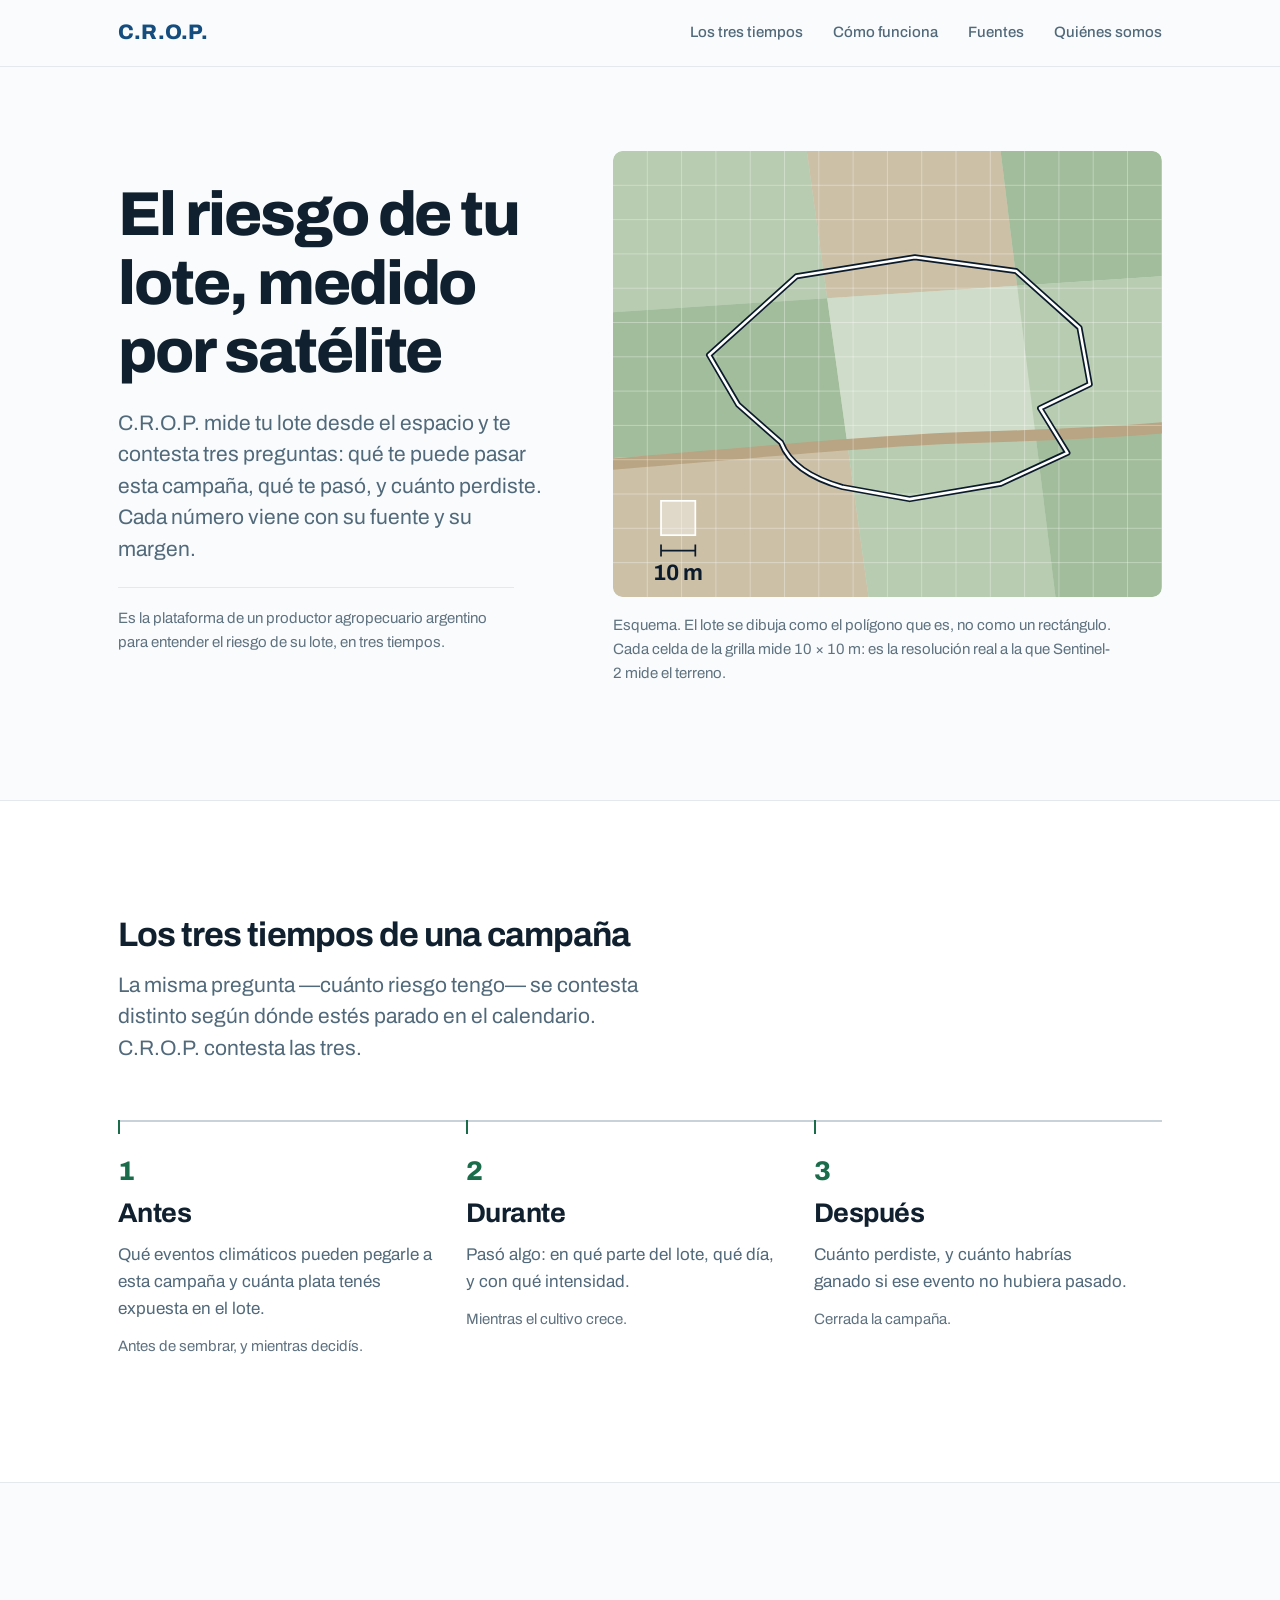
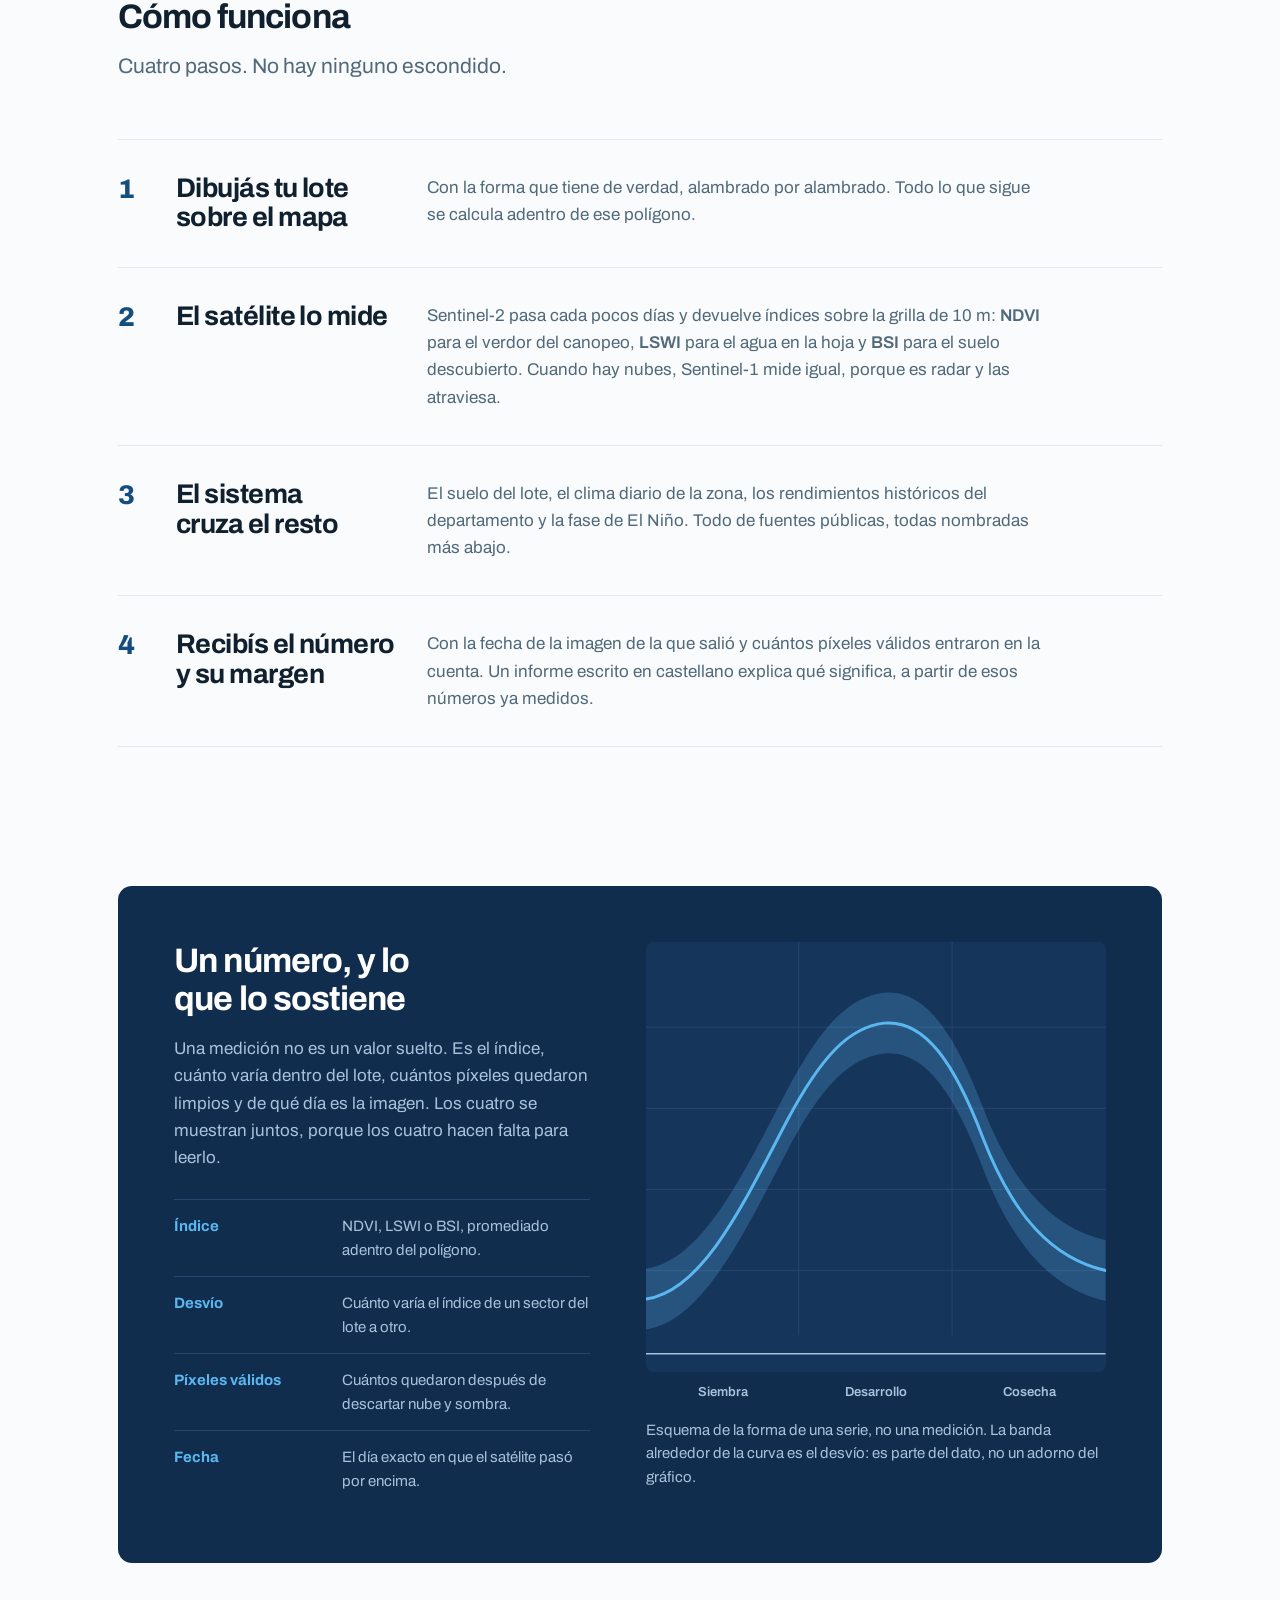
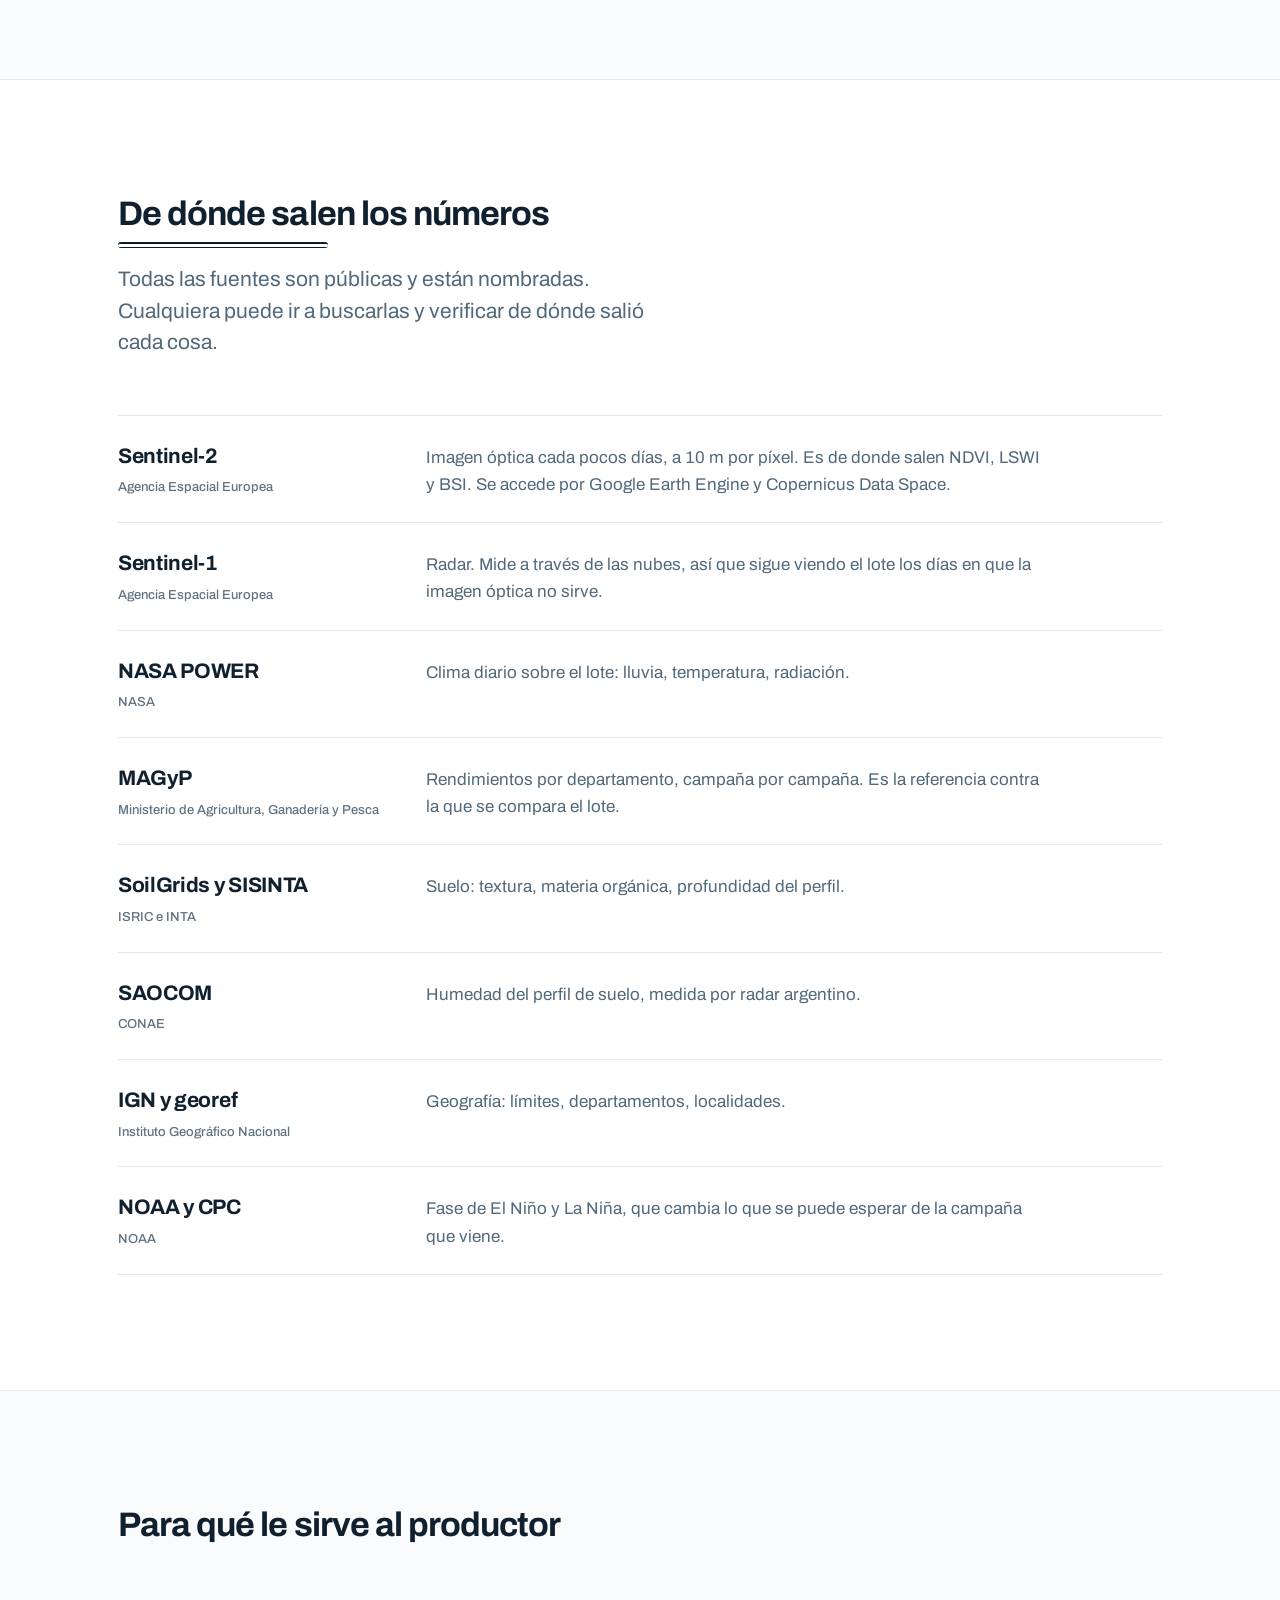
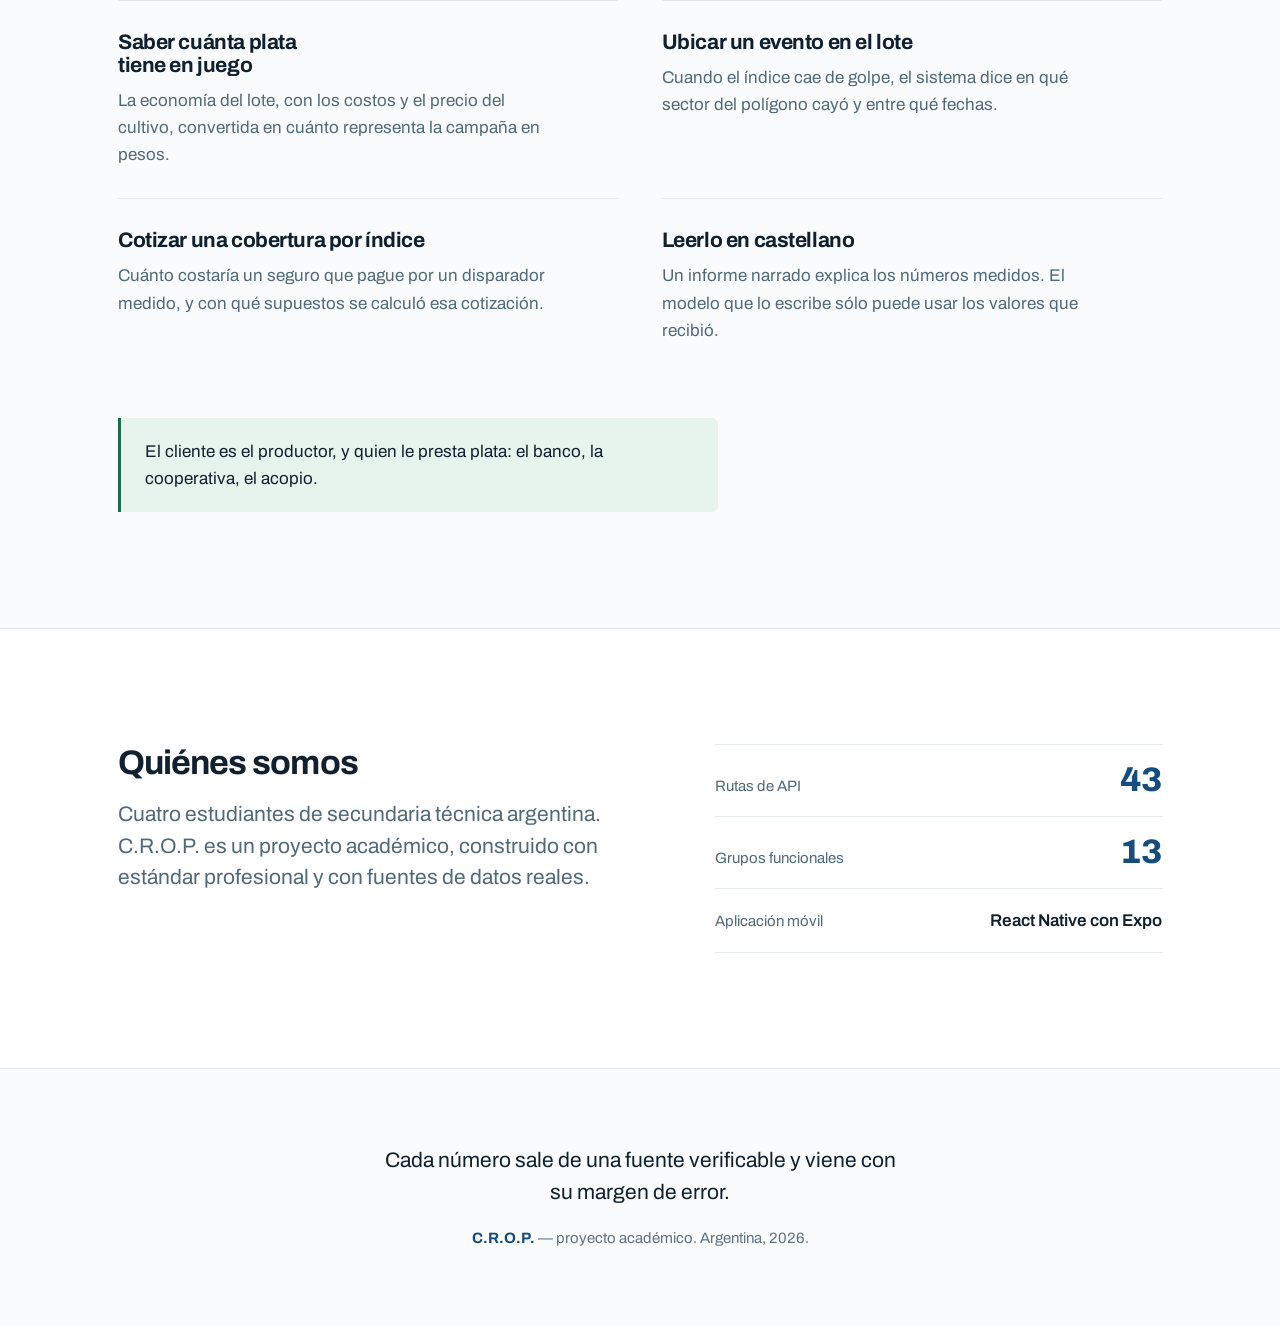
==== index.html @ ff592888 "Landing page de C.R.O.P. Página estática de una pantalla larga: index.html, styles.css y assets. Sin" ====
<!doctype html>
<html lang="es-AR">
<head>
<meta charset="utf-8">
<meta name="viewport" content="width=device-width, initial-scale=1">

<title>C.R.O.P. — El riesgo de tu lote, medido por satélite</title>
<meta name="description" content="C.R.O.P. mide tu lote por satélite y te contesta qué te puede pasar esta campaña, qué te pasó y cuánto perdiste. Cada número viene con su fuente pública y su margen.">

<meta property="og:type" content="website">
<meta property="og:locale" content="es_AR">
<meta property="og:site_name" content="C.R.O.P.">
<meta property="og:title" content="C.R.O.P. — El riesgo de tu lote, medido por satélite">
<meta property="og:description" content="Dibujás tu lote en el mapa y el satélite lo mide. Cada número viene con su fuente pública y su margen.">
<meta property="og:image" content="assets/og.png">
<meta property="og:image:width" content="1200">
<meta property="og:image:height" content="630">
<meta property="og:image:alt" content="El contorno de un lote trazado sobre una grilla de diez metros, junto al nombre C.R.O.P.">
<meta name="twitter:card" content="summary_large_image">
<meta name="theme-color" content="#112D4E">

<link rel="icon" href="assets/favicon.svg" type="image/svg+xml">
<link rel="preconnect" href="https://fonts.googleapis.com">
<link rel="preconnect" href="https://fonts.gstatic.com" crossorigin>
<link rel="stylesheet" href="https://fonts.googleapis.com/css2?family=Archivo:wght@300;400;500;600;700;800&display=swap">
<link rel="stylesheet" href="styles.css">
</head>
<body>

<a class="skip" href="#contenido">Saltar al contenido</a>

<header class="topbar">
  <div class="shell topbar__in">
    <a class="brand" href="#inicio">
      <img class="brand__icon" src="assets/logo-icon.png" alt="" width="34" height="34" onerror="this.remove()">
      <span class="brand__word">C.R.O.P.</span>
    </a>
    <nav class="topnav" aria-label="Secciones">
      <a href="#tiempos">Los tres tiempos</a>
      <a href="#como">Cómo funciona</a>
      <a href="#fuentes">Fuentes</a>
      <a href="#equipo">Quiénes somos</a>
    </nav>
  </div>
</header>

<main id="contenido">

  <!-- ============ HERO ============ -->
  <section class="hero" id="inicio">
    <div class="shell hero__in">

      <div class="hero__text">
        <h1 class="hero__title">El riesgo de tu lote, medido por satélite</h1>
        <p class="hero__lede">
          C.R.O.P. mide tu lote desde el espacio y te contesta tres preguntas: qué te
          puede pasar esta campaña, qué te pasó, y cuánto perdiste. Cada número viene
          con su fuente y su margen.
        </p>
        <p class="hero__note">
          Es la plataforma de un productor agropecuario argentino para entender el
          riesgo de su lote, en tres tiempos.
        </p>
      </div>

      <figure class="hero__fig">
        <svg class="lote" viewBox="0 0 640 520" role="img"
             aria-labelledby="loteT loteD" preserveAspectRatio="xMidYMid meet">
          <title id="loteT">El contorno de un lote sobre la grilla de medición</title>
          <desc id="loteD">Esquema: un polígono irregular, dibujado a mano sobre un
            terreno, superpuesto a una grilla cuyas celdas equivalen a diez metros por
            lado, que es la resolución a la que mide el satélite Sentinel-2.</desc>

          <defs>
            <clipPath id="marco"><rect x="0" y="0" width="640" height="520" rx="10"/></clipPath>
          </defs>

          <g clip-path="url(#marco)">
            <!-- terreno esquemático: parcelas planas, sin textura fotográfica, para
                 que se lea como dibujo y nunca como una captura. Dos lindes casi
                 verticales y dos casi horizontales, que es como se divide el campo.
                 Teselan el marco entero: no queda ningún hueco suelto. -->
            <rect width="640" height="520" fill="var(--terr-0)"/>
            <path d="M0.0 0.0 L226.0 0.0 L249.8 171.6 L0.0 188.0 Z" fill="var(--terr-1)"/>
            <path d="M226.0 0.0 L452.0 0.0 L471.3 157.1 L249.8 171.6 Z" fill="var(--terr-3)"/>
            <path d="M452.0 0.0 L640.0 0.0 L640.0 146.0 L471.3 157.1 Z" fill="var(--terr-2)"/>
            <path d="M0.0 188.0 L249.8 171.6 L273.7 344.3 L0.0 358.0 Z" fill="var(--terr-2)"/>
            <path d="M249.8 171.6 L471.3 157.1 L493.0 333.3 L273.7 344.3 Z" fill="var(--terr-0)"/>
            <path d="M471.3 157.1 L640.0 146.0 L640.0 326.0 L493.0 333.3 Z" fill="var(--terr-1)"/>
            <path d="M0.0 358.0 L273.7 344.3 L298.0 520.0 L0.0 520.0 Z" fill="var(--terr-3)"/>
            <path d="M273.7 344.3 L493.0 333.3 L516.0 520.0 L298.0 520.0 Z" fill="var(--terr-1)"/>
            <path d="M493.0 333.3 L640.0 326.0 L640.0 520.0 L516.0 520.0 Z" fill="var(--terr-2)"/>
            <!-- un camino de tierra, que es uno de los fondos difíciles reales -->
            <path d="M-10 366 C 160 352, 300 338, 420 334 C 520 331, 580 328, 650 322"
                  fill="none" stroke="var(--terr-camino)" stroke-width="13"/>

            <!-- grilla de 10 m: cada celda es un píxel de Sentinel-2 -->
            <g class="grilla">
              <path d="M40 0V520M80 0V520M120 0V520M160 0V520M200 0V520M240 0V520M280 0V520M320 0V520M360 0V520M400 0V520M440 0V520M480 0V520M520 0V520M560 0V520M600 0V520"/>
              <path d="M0 40H640M0 80H640M0 120H640M0 160H640M0 200H640M0 240H640M0 280H640M0 320H640M0 360H640M0 400H640M0 440H640M0 480H640"/>
            </g>

            <!-- una celda destacada, para decir cuánto mide un píxel de verdad -->
            <rect class="pix" x="56" y="408" width="40" height="40"/>
            <path class="cota" d="M56 466 H96 M56 459 V473 M96 459 V473"/>
            <text class="cota__t" x="76" y="500" text-anchor="middle">10 m</text>
          </g>

          <!-- el lote. Contorno de doble línea (casing): halo oscuro + núcleo blanco.
               Es el tratamiento que el equipo midió como más legible sobre los cinco
               fondos típicos de una imagen satelital. -->
          <g class="contorno">
            <path class="contorno__halo" pathLength="100" vector-effect="non-scaling-stroke"
              d="M112 238 L214 146 L352 124 L470 140 L544 206 L556 272
                 L498 300 L530 352 L452 388 L346 406 L268 392
                 Q210 376 196 340 L146 296 Z"/>
            <path class="contorno__nucleo" pathLength="100" vector-effect="non-scaling-stroke"
              d="M112 238 L214 146 L352 124 L470 140 L544 206 L556 272
                 L498 300 L530 352 L452 388 L346 406 L268 392
                 Q210 376 196 340 L146 296 Z"/>
          </g>
        </svg>
        <figcaption class="hero__cap">
          Esquema. El lote se dibuja como el polígono que es, no como un rectángulo.
          Cada celda de la grilla mide 10 × 10 m: es la resolución real a la que
          Sentinel-2 mide el terreno.
        </figcaption>
      </figure>

    </div>
  </section>

  <!-- ============ LOS TRES TIEMPOS ============ -->
  <section class="tiempos" id="tiempos" aria-labelledby="h-tiempos">
    <div class="shell">
      <div class="sec__head">
        <h2 id="h-tiempos" class="sec__title">Los tres tiempos de una campaña</h2>
        <p class="sec__sub">
          La misma pregunta —cuánto riesgo tengo— se contesta distinto según dónde
          estés parado en el calendario. C.R.O.P. contesta las tres.
        </p>
      </div>

      <ol class="linea">
        <li class="linea__it">
          <span class="linea__n">1</span>
          <div class="linea__c">
            <h3 class="linea__t">Antes</h3>
            <p>Qué eventos climáticos pueden pegarle a esta campaña y cuánta plata
               tenés expuesta en el lote.</p>
            <p class="linea__when">Antes de sembrar, y mientras decidís.</p>
          </div>
        </li>
        <li class="linea__it">
          <span class="linea__n">2</span>
          <div class="linea__c">
            <h3 class="linea__t">Durante</h3>
            <p>Pasó algo: en qué parte del lote, qué día, y con qué intensidad.</p>
            <p class="linea__when">Mientras el cultivo crece.</p>
          </div>
        </li>
        <li class="linea__it">
          <span class="linea__n">3</span>
          <div class="linea__c">
            <h3 class="linea__t">Después</h3>
            <p>Cuánto perdiste, y cuánto habrías ganado si ese evento no hubiera
               pasado.</p>
            <p class="linea__when">Cerrada la campaña.</p>
          </div>
        </li>
      </ol>
    </div>
  </section>

  <!-- ============ CÓMO FUNCIONA ============ -->
  <section class="como" id="como" aria-labelledby="h-como">
    <div class="shell">
      <div class="sec__head">
        <h2 id="h-como" class="sec__title">Cómo funciona</h2>
        <p class="sec__sub">Cuatro pasos. No hay ninguno escondido.</p>
      </div>

      <ol class="pasos">
        <li class="paso">
          <span class="paso__n">1</span>
          <div class="paso__c">
            <h3 class="paso__t">Dibujás tu lote sobre el mapa</h3>
            <p>Con la forma que tiene de verdad, alambrado por alambrado. Todo lo que
               sigue se calcula adentro de ese polígono.</p>
          </div>
        </li>
        <li class="paso">
          <span class="paso__n">2</span>
          <div class="paso__c">
            <h3 class="paso__t">El satélite lo mide</h3>
            <p>Sentinel-2 pasa cada pocos días y devuelve índices sobre la grilla de
               10 m: <b>NDVI</b> para el verdor del canopeo, <b>LSWI</b> para el agua
               en la hoja y <b>BSI</b> para el suelo descubierto. Cuando hay nubes,
               Sentinel-1 mide igual, porque es radar y las atraviesa.</p>
          </div>
        </li>
        <li class="paso">
          <span class="paso__n">3</span>
          <div class="paso__c">
            <h3 class="paso__t">El sistema cruza el resto</h3>
            <p>El suelo del lote, el clima diario de la zona, los rendimientos
               históricos del departamento y la fase de El Niño. Todo de fuentes
               públicas, todas nombradas más abajo.</p>
          </div>
        </li>
        <li class="paso">
          <span class="paso__n">4</span>
          <div class="paso__c">
            <h3 class="paso__t">Recibís el número y su margen</h3>
            <p>Con la fecha de la imagen de la que salió y cuántos píxeles válidos
               entraron en la cuenta. Un informe escrito en castellano explica qué
               significa, a partir de esos números ya medidos.</p>
          </div>
        </li>
      </ol>
    </div>
  </section>

  <!-- ============ QUÉ DEVUELVE UNA MEDICIÓN — panel oscuro, porque acá hay un
       dato con eje. Regla de superficie "Estación Base": el resto es claro. ====== -->
  <section class="medicion" id="medicion" aria-labelledby="h-med">
    <div class="shell">
      <div class="panel">
        <div class="panel__grid">

          <div class="panel__txt">
            <h2 id="h-med" class="panel__title">Un número, y lo que lo sostiene</h2>
            <p class="panel__lede">
              Una medición no es un valor suelto. Es el índice, cuánto varía dentro del
              lote, cuántos píxeles quedaron limpios y de qué día es la imagen. Los
              cuatro se muestran juntos, porque los cuatro hacen falta para leerlo.
            </p>
            <dl class="anat">
              <div class="anat__r">
                <dt>Índice</dt>
                <dd>NDVI, LSWI o BSI, promediado adentro del polígono.</dd>
              </div>
              <div class="anat__r">
                <dt>Desvío</dt>
                <dd>Cuánto varía el índice de un sector del lote a otro.</dd>
              </div>
              <div class="anat__r">
                <dt>Píxeles válidos</dt>
                <dd>Cuántos quedaron después de descartar nube y sombra.</dd>
              </div>
              <div class="anat__r">
                <dt>Fecha</dt>
                <dd>El día exacto en que el satélite pasó por encima.</dd>
              </div>
            </dl>
          </div>

          <figure class="panel__fig">
            <svg class="serie" viewBox="0 0 560 212" role="img"
                 aria-labelledby="serT serD" preserveAspectRatio="none">
              <title id="serT">Forma de una serie de NDVI a lo largo de una campaña</title>
              <desc id="serD">Esquema, sin datos de ningún lote real: una curva que
                arranca baja en la siembra, sube durante el desarrollo del cultivo,
                llega a un máximo y vuelve a bajar hacia la cosecha. Alrededor de la
                curva hay una banda que representa el desvío de la medición.</desc>

              <g class="serie__grilla">
                <path d="M0 42H560M0 82H560M0 122H560M0 162H560"/>
                <path d="M186 0V194M373 0V194"/>
              </g>

              <!-- la banda del desvío, alrededor de la curva -->
              <path class="serie__banda"
                d="M0 161 C 70 157, 120 113, 172 73 C 214 41, 248 27, 290 25
                   C 340 23, 376 45, 410 81 C 448 121, 496 141, 560 147
                   L 560 177 C 496 171, 448 151, 410 111 C 376 75, 340 53, 290 55
                   C 248 57, 214 71, 172 103 C 120 143, 70 187, 0 191 Z"/>

              <path class="serie__linea" fill="none" vector-effect="non-scaling-stroke"
                d="M0 176 C 70 172, 120 128, 172 88 C 214 56, 248 42, 290 40
                   C 340 38, 376 60, 410 96 C 448 136, 496 156, 560 162"/>

              <path class="serie__eje" vector-effect="non-scaling-stroke" d="M0 203 H560"/>
            </svg>
            <div class="serie__x" aria-hidden="true">
              <span>Siembra</span><span>Desarrollo</span><span>Cosecha</span>
            </div>
            <figcaption class="serie__cap">
              Esquema de la forma de una serie, no una medición. La banda alrededor de
              la curva es el desvío: es parte del dato, no un adorno del gráfico.
            </figcaption>
          </figure>

        </div>
      </div>
    </div>
  </section>

  <!-- ============ FUENTES ============ -->
  <section class="fuentes" id="fuentes" aria-labelledby="h-fuentes">
    <div class="shell">
      <div class="sec__head sec__head--casing">
        <h2 id="h-fuentes" class="sec__title">De dónde salen los números</h2>
        <p class="sec__sub">
          Todas las fuentes son públicas y están nombradas. Cualquiera puede ir a
          buscarlas y verificar de dónde salió cada cosa.
        </p>
      </div>

      <dl class="libro">
        <div class="libro__r">
          <dt>Sentinel-2 <span class="libro__org">Agencia Espacial Europea</span></dt>
          <dd>Imagen óptica cada pocos días, a 10 m por píxel. Es de donde salen NDVI,
              LSWI y BSI. Se accede por Google Earth Engine y Copernicus Data Space.</dd>
        </div>
        <div class="libro__r">
          <dt>Sentinel-1 <span class="libro__org">Agencia Espacial Europea</span></dt>
          <dd>Radar. Mide a través de las nubes, así que sigue viendo el lote los días
              en que la imagen óptica no sirve.</dd>
        </div>
        <div class="libro__r">
          <dt>NASA POWER <span class="libro__org">NASA</span></dt>
          <dd>Clima diario sobre el lote: lluvia, temperatura, radiación.</dd>
        </div>
        <div class="libro__r">
          <dt>MAGyP <span class="libro__org">Ministerio de Agricultura, Ganadería y Pesca</span></dt>
          <dd>Rendimientos por departamento, campaña por campaña. Es la referencia
              contra la que se compara el lote.</dd>
        </div>
        <div class="libro__r">
          <dt>SoilGrids y SISINTA <span class="libro__org">ISRIC e INTA</span></dt>
          <dd>Suelo: textura, materia orgánica, profundidad del perfil.</dd>
        </div>
        <div class="libro__r">
          <dt>SAOCOM <span class="libro__org">CONAE</span></dt>
          <dd>Humedad del perfil de suelo, medida por radar argentino.</dd>
        </div>
        <div class="libro__r">
          <dt>IGN y georef <span class="libro__org">Instituto Geográfico Nacional</span></dt>
          <dd>Geografía: límites, departamentos, localidades.</dd>
        </div>
        <div class="libro__r">
          <dt>NOAA y CPC <span class="libro__org">NOAA</span></dt>
          <dd>Fase de El Niño y La Niña, que cambia lo que se puede esperar de la
              campaña que viene.</dd>
        </div>
      </dl>
    </div>
  </section>

  <!-- ============ QUÉ MÁS RESUELVE ============ -->
  <section class="usos" aria-labelledby="h-usos">
    <div class="shell">
      <div class="sec__head">
        <h2 id="h-usos" class="sec__title">Para qué le sirve al productor</h2>
      </div>
      <div class="usos__g">
        <article class="uso">
          <h3 class="uso__t">Saber cuánta plata tiene en juego</h3>
          <p>La economía del lote, con los costos y el precio del cultivo, convertida
             en cuánto representa la campaña en pesos.</p>
        </article>
        <article class="uso">
          <h3 class="uso__t">Ubicar un evento en el lote</h3>
          <p>Cuando el índice cae de golpe, el sistema dice en qué sector del polígono
             cayó y entre qué fechas.</p>
        </article>
        <article class="uso">
          <h3 class="uso__t">Cotizar una cobertura por índice</h3>
          <p>Cuánto costaría un seguro que pague por un disparador medido, y con qué
             supuestos se calculó esa cotización.</p>
        </article>
        <article class="uso">
          <h3 class="uso__t">Leerlo en castellano</h3>
          <p>Un informe narrado explica los números medidos. El modelo que lo escribe
             sólo puede usar los valores que recibió.</p>
        </article>
      </div>
      <p class="usos__pie">
        El cliente es el productor, y quien le presta plata: el banco, la cooperativa,
        el acopio.
      </p>
    </div>
  </section>

  <!-- ============ EQUIPO ============ -->
  <section class="equipo" id="equipo" aria-labelledby="h-equipo">
    <div class="shell equipo__in">
      <div class="equipo__txt">
        <h2 id="h-equipo" class="sec__title">Quiénes somos</h2>
        <p class="equipo__p">
          Cuatro estudiantes de secundaria técnica argentina. C.R.O.P. es un proyecto
          académico, construido con estándar profesional y con fuentes de datos reales.
        </p>
      </div>
      <dl class="cifras">
        <div class="cifra">
          <dt>Rutas de API</dt>
          <dd class="cifra__n">43</dd>
        </div>
        <div class="cifra">
          <dt>Grupos funcionales</dt>
          <dd class="cifra__n">13</dd>
        </div>
        <div class="cifra">
          <dt>Aplicación móvil</dt>
          <dd class="cifra__txt">React Native con Expo</dd>
        </div>
      </dl>
    </div>
  </section>

</main>

<footer class="pie">
  <div class="shell pie__in">
    <img class="pie__logo" src="assets/logo-full.png"
         alt="C.R.O.P." width="132" height="132" loading="lazy" onerror="this.remove()">
    <p class="pie__claim">
      Cada número sale de una fuente verificable y viene con su margen de error.
    </p>
    <p class="pie__meta"><b>C.R.O.P.</b> — proyecto académico. Argentina, 2026.</p>
  </div>
</footer>

</body>
</html>
---- styles.css ----
/* =============================================================================
   C.R.O.P. — landing
   Un solo archivo. Todos los colores viven en :root; abajo no hay ningún hex
   suelto. Los contrastes están medidos (WCAG 2.1, sRGB) y anotados al lado del
   par que los produce, no estimados.
   ========================================================================== */

:root{

  /* --- Marca. Los cuatro colores de la ficha, sin retocar ---------------- */
  --verde:        #1A6C4A;   /* Cosecha & Crecimiento  — 6,15:1 sobre --bg  */
  --azul:         #154D7E;   /* Órbita & Datos         — 8,45:1 sobre --bg  */
  --ambar:        #F9BC3C;   /* Predicción & Alerta    — SOLO relleno       */
                             /* La paleta se declara entera aunque esta      */
                             /* página no gaste todos los tonos: es el       */
                             /* sistema medido del proyecto, no una lista    */
                             /* de lo que usé hoy.                           */
  --bg:           #F9FBFC;   /* Fondo & Claridad                            */

  /* El ámbar de marca como tinta da 1,65:1 sobre --bg: es ilegible y no se
     usa nunca como color de texto. Como relleno con --tinta encima da 9,69:1.
     Cuando hace falta ámbar escrito, se usa --ambar-tinta.                  */
  --ambar-tinta:  #8A5A00;   /* 5,71:1 sobre --bg · 5,38:1 sobre --est-ambar */

  /* --- Familia oscura, sólo para el panel con gráfico -------------------- */
  --navy:         #112D4E;   /* fondo del panel                             */
  --navy-card:    #16355A;   /* superficie sobre el panel                   */
  --navy-linea:   #24476F;   /* grillas y separadores de 1 px (decorativo)  */
  --dato:         #5AB7F0;   /* 6,27:1 sobre --navy · 5,60:1 sobre card     */
  --dato-bien:    #3FBF87;   /* 5,97:1 sobre --navy — no lo usa esta página */
  --dato-mal:     #FF8A7A;   /* 6,08:1 sobre --navy — no lo usa esta página */
  --navy-texto:   #FFFFFF;   /* 13,91:1 sobre --navy                        */
  --navy-suave:   #A8C2DC;   /* par nuevo, medido: 7,56:1 sobre --navy,
                                6,75:1 sobre --navy-card                     */
  /* El azul de marca sobre --navy da 1,59:1: invisible. Por eso el dato
     sobre oscuro es --dato y no --azul. Un tema oscuro no es invertir.      */

  /* --- Texto y neutrales ------------------------------------------------ */
  --tinta:        #10202E;   /* 15,96:1 sobre --bg · 16,56:1 sobre blanco   */
  --tinta-2:      #51697A;   /* 5,54:1 sobre --bg                           */
  --tinta-3:      #5F7280;   /* 4,81:1 sobre --bg — es el mínimo que pasa AA */
  --blanco:       #FFFFFF;
  --borde:        #E3E9ED;
  --borde-fuerte: #C7D2D9;

  /* --- Fondos de estado ------------------------------------------------- */
  --est-verde:    #E7F3ED;
  --est-ambar:    #FEF3DC;   /* no lo usa esta página                       */
  --est-azul:     #E7EFF6;   /* no lo usa esta página                       */

  /* --- Contorno de doble línea (casing). Es la firma gráfica de la página.
         Halo oscuro de 6 px + núcleo blanco de 2,6 px encima: la técnica de
         las cartas topográficas, medida en 4,69:1 sobre el peor fondo
         satelital de los cinco que se probaron. --------------------------- */
  --casing-halo:  #0C1B2C;   /* 16,74:1 sobre --bg                          */
  --casing-core:  #FFFFFF;
  --casing-w:     6px;     /* espesor del halo, tal como se midió            */
  --casing-core-w:2.6px;   /* espesor del núcleo blanco                      */

  /* --- Terreno esquemático del hero. Planos y desaturados a propósito:
         tienen que leerse como dibujo, nunca como una captura. ------------ */
  --terr-0:       #CFDCC9;
  --terr-1:       #B7CCB0;
  --terr-2:       #A2BD9B;
  --terr-3:       #CCC0A7;
  --terr-camino:  #B9A483;

  /* --- Escala tipográfica. Seis escalones reales: entre dos cualesquiera
         hay más de 3 px, si no no serían dos tamaños. ---------------------- */
  --t1: 13px;
  --t2: 15px;
  --t3: 17px;
  --t4: 21px;
  --t5: clamp(22px, 2.4vw, 27px);
  --t6: clamp(26px, 3.4vw, 34px);
  --t7: clamp(36px, 6.4vw, 62px);

  --shell: 1140px;
  --gut:   clamp(20px, 5vw, 48px);
  --sec:   clamp(64px, 9vw, 116px);
}

/* =============================================================================
   Base
   ========================================================================== */

*,*::before,*::after{ box-sizing:border-box; }

html{ -webkit-text-size-adjust:100%; scroll-behavior:smooth; }

body{
  margin:0;
  background:var(--bg);
  color:var(--tinta);
  font-family:"Archivo","Archivo Fallback",system-ui,-apple-system,"Segoe UI",sans-serif;
  font-size:var(--t3);
  font-weight:400;
  line-height:1.6;
  /* Archivo trae tnum pero el default es pnum: hay que encenderlo. La página
     está llena de cifras y de columnas, y sin tabulares bailan.             */
  font-variant-numeric:tabular-nums lining-nums;
  font-feature-settings:"tnum" 1,"lnum" 1;
  -webkit-font-smoothing:antialiased;
  text-rendering:optimizeLegibility;
}

h1,h2,h3{ margin:0; line-height:1.1; letter-spacing:-0.02em; font-weight:700; }
p{ margin:0; }
b{ font-weight:600; }

img{ max-width:100%; height:auto; }
svg{ display:block; max-width:100%; }

a{ color:var(--azul); text-underline-offset:3px; }
a:hover{ color:var(--tinta); }

/* El foco se ve siempre. No se saca. */
:focus-visible{
  outline:3px solid var(--azul);
  outline-offset:3px;
  border-radius:2px;
}
.panel :focus-visible{ outline-color:var(--dato); }

.skip{
  position:absolute; left:var(--gut); top:-100px; z-index:20;
  background:var(--azul); color:var(--blanco);   /* 8,77:1 */
  padding:12px 18px; border-radius:4px;
  font-size:var(--t2); font-weight:600; text-decoration:none;
  transition:top .12s;
}
.skip:focus{ top:12px; color:var(--blanco); }

.shell{
  width:100%; max-width:var(--shell);
  margin-inline:auto;
  padding-inline:var(--gut);
}

/* =============================================================================
   Barra superior
   ========================================================================== */

.topbar{ border-bottom:1px solid var(--borde); background:var(--bg); }

.topbar__in{
  display:flex; align-items:center; justify-content:space-between;
  gap:24px; flex-wrap:wrap;
  padding-block:16px;
}

.brand{
  display:inline-flex; align-items:center; gap:10px;
  text-decoration:none; color:var(--azul);
}
.brand__icon{ display:block; width:34px; height:34px; border-radius:7px; }
.brand__word{
  font-size:var(--t4); font-weight:800; letter-spacing:0.01em;
}
.brand:hover .brand__word{ color:var(--tinta); }

.topnav{ display:flex; gap:clamp(14px,2.6vw,30px); flex-wrap:wrap; }
.topnav a{
  color:var(--tinta-2);            /* 5,54:1 */
  font-size:var(--t2); font-weight:500;
  text-decoration:none;
  padding-block:4px;
  border-bottom:2px solid transparent;
}
.topnav a:hover{ color:var(--tinta); border-bottom-color:var(--verde); }

/* =============================================================================
   Hero
   ========================================================================== */

.hero{ padding-block:clamp(44px,7vw,84px) var(--sec); }

.hero__in{
  display:grid; gap:clamp(36px,5vw,64px);
  grid-template-columns:1fr;
  align-items:center;
}
@media (min-width:920px){
  .hero__in{ grid-template-columns:minmax(0,0.88fr) minmax(0,1.12fr); }
}

.hero__title{
  font-size:var(--t7);
  font-weight:800;
  letter-spacing:-0.033em;
  max-width:15ch;
  text-wrap:balance;
}
.hero__lede{
  margin-top:22px;
  font-size:var(--t4);
  line-height:1.5;
  color:var(--tinta-2);            /* 5,54:1 */
  max-width:46ch;
}
.hero__note{
  margin-top:22px; padding-top:18px;
  border-top:1px solid var(--borde);
  font-size:var(--t2);
  color:var(--tinta-3);            /* 4,81:1 */
  max-width:44ch;
}

.hero__fig{ margin:0; }

.lote{ width:100%; height:auto; border-radius:10px; }

.grilla path{
  fill:none;
  stroke:var(--blanco);
  stroke-width:1;
  opacity:.38;
}
.pix{
  fill:var(--blanco); fill-opacity:.38;
  stroke:var(--blanco); stroke-width:2;
}
.cota{ fill:none; stroke:var(--casing-halo); stroke-width:2; }
.cota__t{
  fill:var(--casing-halo);
  font-family:inherit; font-size:26px; font-weight:700;  /* 26 u. de viewBox = 13 px a 360 px de ancho, el piso de la escala */
}

/* El contorno de doble línea. Halo primero, núcleo encima. */
.contorno__halo{
  fill:none;
  stroke:var(--casing-halo);
  stroke-width:var(--casing-w);
  stroke-linejoin:round; stroke-linecap:round;
}
.contorno__nucleo{
  fill:none;
  stroke:var(--casing-core);
  stroke-width:var(--casing-core-w);
  stroke-linejoin:round; stroke-linecap:round;
}

/* El único momento animado de la página: el lote se dibuja una vez al cargar.
   pathLength="100" normaliza el largo, así los dos trazos van sincronizados.
   El estado por defecto es el lote YA dibujado y la animación es una mejora que
   sólo se enciende si el visitante no pidió menos movimiento. Si la animación
   no corre —por lo que sea— el contorno igual está ahí. */
@media (prefers-reduced-motion:no-preference){
  .contorno__halo,
  .contorno__nucleo{
    stroke-dasharray:100;
    stroke-dashoffset:100;
    animation:trazar 1.7s cubic-bezier(.62,.03,.32,1) .25s forwards;
  }
}
@keyframes trazar{ from{ stroke-dashoffset:100; } to{ stroke-dashoffset:0; } }

.hero__cap{
  margin-top:16px;
  font-size:var(--t2);
  color:var(--tinta-3);            /* 4,81:1 */
  max-width:56ch;
}

/* =============================================================================
   Encabezados de sección
   ========================================================================== */

.sec__head{ max-width:56ch; margin-bottom:clamp(36px,4.6vw,56px); }
.sec__title{ font-size:var(--t6); letter-spacing:-0.028em; text-wrap:balance; }
.sec__sub{
  margin-top:16px;
  font-size:var(--t4); line-height:1.5;
  color:var(--tinta-2);            /* 5,54:1 */
}

/* El casing otra vez, ahora como subrayado del título de la sección que es la
   evidencia del proyecto. Mismo gesto, mismo espesor, distinto lugar. */
.sec__head--casing .sec__title{ padding-bottom:16px; position:relative; }
.sec__head--casing .sec__title::before,
.sec__head--casing .sec__title::after{
  content:""; position:absolute; left:0; width:min(210px,52%);
  border-radius:3px;
}
.sec__head--casing .sec__title::before{
  bottom:0; height:var(--casing-w); background:var(--casing-halo);
}
.sec__head--casing .sec__title::after{
  bottom:calc((var(--casing-w) - var(--casing-core-w)) / 2);
  height:var(--casing-core-w); background:var(--casing-core);
}

/* =============================================================================
   Los tres tiempos — una línea de campaña, no tres tarjetas iguales
   ========================================================================== */

.tiempos{ background:var(--blanco); border-block:1px solid var(--borde); }
.tiempos,.como,.fuentes,.usos,.equipo{ padding-block:var(--sec); }

.linea{
  list-style:none; margin:0; padding:0;
  display:grid; gap:0;
  border-top:1px solid var(--borde);
}
@media (min-width:860px){
  .linea{
    grid-template-columns:repeat(3,1fr);
    border-top:2px solid var(--borde-fuerte);
  }
}

.linea__it{
  position:relative;
  padding:32px 0 32px;
  border-bottom:1px solid var(--borde);
}
@media (min-width:860px){
  .linea__it{
    padding:36px clamp(22px,2.6vw,34px) 8px 0;
    border-bottom:0;
  }
  /* la marca de tiempo sobre el eje */
  .linea__it::before{
    content:""; position:absolute; top:-2px; left:0;
    width:2px; height:14px; background:var(--verde);
  }
}

.linea__n{
  display:block;
  font-size:var(--t5); font-weight:800;
  color:var(--verde);              /* 6,39:1 sobre blanco */
  line-height:1;
}
.linea__c{ margin-top:14px; }
.linea__t{ font-size:var(--t5); text-wrap:balance; }
.linea__c p{
  margin-top:12px;
  color:var(--tinta-2);            /* 5,75:1 sobre blanco */
  max-width:40ch;
}
.linea__when{
  font-size:var(--t2);
  color:var(--tinta-3) !important; /* 4,99:1 sobre blanco */
}

/* =============================================================================
   Cómo funciona — lista escalonada con filetes, sin tarjetas
   ========================================================================== */

.pasos{ list-style:none; margin:0; padding:0; counter-reset:none; }

.paso{
  display:grid;
  grid-template-columns:auto minmax(0,1fr);
  gap:clamp(16px,2.4vw,32px);
  padding-block:clamp(24px,3vw,34px);
  border-top:1px solid var(--borde);
}
.paso:last-child{ border-bottom:1px solid var(--borde); }

.paso__n{
  font-size:var(--t5); font-weight:800;
  color:var(--azul);               /* 8,45:1 */
  line-height:1.15;
  min-width:1.6ch;
}
.paso__t{ font-size:var(--t5); max-width:26ch; text-wrap:balance; }
.paso__c p{
  margin-top:12px;
  color:var(--tinta-2);            /* 5,54:1 */
  max-width:62ch;
}
@media (min-width:860px){
  .paso{ grid-template-columns:auto minmax(0,22ch) minmax(0,1fr); align-items:start; }
  .paso__c{ display:contents; }
  .paso__c p{ margin-top:0; }
}

/* =============================================================================
   Panel de medición — el único lugar oscuro, porque el único con eje
   ========================================================================== */

.medicion{ padding-block:clamp(10px,2vw,24px) var(--sec); }

.panel{
  background:var(--navy);
  color:var(--navy-texto);
  border-radius:14px;
  padding:clamp(28px,4.4vw,60px);
}
.panel__grid{
  display:grid; gap:clamp(32px,4.4vw,56px);
  grid-template-columns:1fr;
  align-items:stretch;
}
@media (min-width:920px){
  .panel__grid{ grid-template-columns:minmax(0,0.95fr) minmax(0,1.05fr); }
}

.panel__title{ font-size:var(--t6); letter-spacing:-0.028em; text-wrap:balance; }
.panel__lede{
  margin-top:18px;
  font-size:var(--t3); line-height:1.6;
  color:var(--navy-suave);         /* 7,56:1 */
  max-width:48ch;
}

.anat{ margin:28px 0 0; }
.anat__r{
  display:grid; grid-template-columns:1fr;
  gap:2px;
  padding-block:14px;
  border-top:1px solid var(--navy-linea);
}
@media (min-width:520px){
  .anat__r{ grid-template-columns:minmax(0,15ch) minmax(0,1fr); gap:18px; align-items:baseline; }
}
.anat dt{
  font-size:var(--t2); font-weight:700;
  color:var(--dato);               /* 6,27:1 */
}
.anat dd{
  margin:0;
  font-size:var(--t2);
  color:var(--navy-suave);         /* 7,56:1 */
}

.panel__fig{ margin:0; display:flex; flex-direction:column; }

.serie{
  width:100%;
  flex:1 1 auto;
  min-height:200px; max-height:430px;
  background:var(--navy-card);
  border-radius:8px;
}
.serie__grilla path{
  fill:none; stroke:var(--navy-linea); stroke-width:1;
  vector-effect:non-scaling-stroke;
}
.serie__banda{ fill:var(--dato); fill-opacity:.24; }
.serie__linea{ stroke:var(--dato); stroke-width:3; stroke-linecap:round; }
.serie__eje{ fill:none; stroke:var(--navy-suave); stroke-width:1.5; }

.serie__x{
  display:grid; grid-template-columns:repeat(3,1fr);
  margin-top:10px;
  font-size:var(--t1); font-weight:600;
  color:var(--navy-suave);         /* 7,56:1 */
  text-align:center;
}
.serie__cap{
  margin-top:16px;
  font-size:var(--t2); line-height:1.55;
  color:var(--navy-suave);         /* 7,56:1 */
  max-width:52ch;
}

/* =============================================================================
   Fuentes — un libro de registro, no un carrusel de logos
   ========================================================================== */

.fuentes{ background:var(--blanco); border-block:1px solid var(--borde); }

.libro{ margin:0; }
.libro__r{
  display:grid; grid-template-columns:1fr; gap:6px;
  padding-block:clamp(18px,2.2vw,24px);
  border-top:1px solid var(--borde);
}
.libro__r:last-child{ border-bottom:1px solid var(--borde); }
@media (min-width:800px){
  .libro__r{
    grid-template-columns:minmax(0,27ch) minmax(0,1fr);
    gap:clamp(20px,3vw,44px);
    align-items:baseline;
  }
}
.libro dt{ font-size:var(--t4); font-weight:700; letter-spacing:-0.015em; }
.libro__org{
  display:block; margin-top:4px;
  font-size:var(--t1); font-weight:500;
  color:var(--tinta-3);            /* 4,99:1 sobre blanco */
  letter-spacing:0;
}
.libro dd{
  margin:0;
  color:var(--tinta-2);            /* 5,75:1 sobre blanco */
  max-width:62ch;
}

/* =============================================================================
   Para qué sirve — columnas con filete, sin radio ni sombra
   ========================================================================== */

.usos__g{
  display:grid; gap:0 clamp(24px,3.4vw,48px);
  grid-template-columns:1fr;
}
@media (min-width:660px){ .usos__g{ grid-template-columns:repeat(2,1fr); } }

.uso{ padding-block:clamp(22px,2.6vw,30px); border-top:1px solid var(--borde); }
.uso__t{ font-size:var(--t4); max-width:24ch; text-wrap:balance; }
.uso p{ margin-top:10px; color:var(--tinta-2); max-width:44ch; }

.usos__pie{
  margin-top:clamp(30px,3.6vw,44px);
  padding:20px 24px;
  background:var(--est-verde);
  border-left:3px solid var(--verde);
  border-radius:0 6px 6px 0;
  font-size:var(--t3);
  color:var(--tinta);              /* 14,54:1 sobre --est-verde */
  max-width:60ch;
}

/* =============================================================================
   Equipo
   ========================================================================== */

.equipo{ background:var(--blanco); border-top:1px solid var(--borde); }
.equipo__in{
  display:grid; gap:clamp(32px,4vw,56px);
  grid-template-columns:1fr;
  align-items:start;
}
@media (min-width:860px){
  .equipo__in{ grid-template-columns:minmax(0,1.1fr) minmax(0,.9fr); }
}
.equipo__p{
  margin-top:18px;
  font-size:var(--t4); line-height:1.5;
  color:var(--tinta-2);            /* 5,75:1 sobre blanco */
  max-width:46ch;
}

.cifras{ margin:0; display:grid; gap:0; }
.cifra{
  display:flex; align-items:baseline; justify-content:space-between;
  gap:20px;
  padding-block:18px;
  border-top:1px solid var(--borde);
}
.cifra:last-child{ border-bottom:1px solid var(--borde); }
.cifra dt{ font-size:var(--t2); color:var(--tinta-2); }
.cifra dd{ margin:0; }
.cifra__n{
  font-size:var(--t6); font-weight:800;
  color:var(--azul);               /* 8,77:1 sobre blanco */
  line-height:1;
}
.cifra__txt{ font-size:var(--t3); font-weight:600; }

/* =============================================================================
   Pie
   ========================================================================== */

.pie{ background:var(--bg); border-top:1px solid var(--borde); }
.pie__in{ padding-block:clamp(48px,6vw,76px); text-align:center; }
.pie__logo{ width:112px; height:auto; margin:0 auto 26px; display:block; }
.pie__claim{
  font-size:var(--t4); line-height:1.5;
  max-width:44ch; margin-inline:auto;
  color:var(--tinta);              /* 15,96:1 */
}
.pie__meta{
  margin-top:18px;
  font-size:var(--t2);
  color:var(--tinta-3);            /* 4,81:1 */
}
.pie__meta b{ color:var(--azul); font-weight:700; }  /* 8,45:1 */

/* =============================================================================
   Movimiento reducido: se apaga el único momento animado y el lote aparece
   ya dibujado.
   ========================================================================== */

@media (prefers-reduced-motion:reduce){
  html{ scroll-behavior:auto; }
  *,*::before,*::after{
    animation-duration:.001ms !important;
    transition-duration:.001ms !important;
  }
}
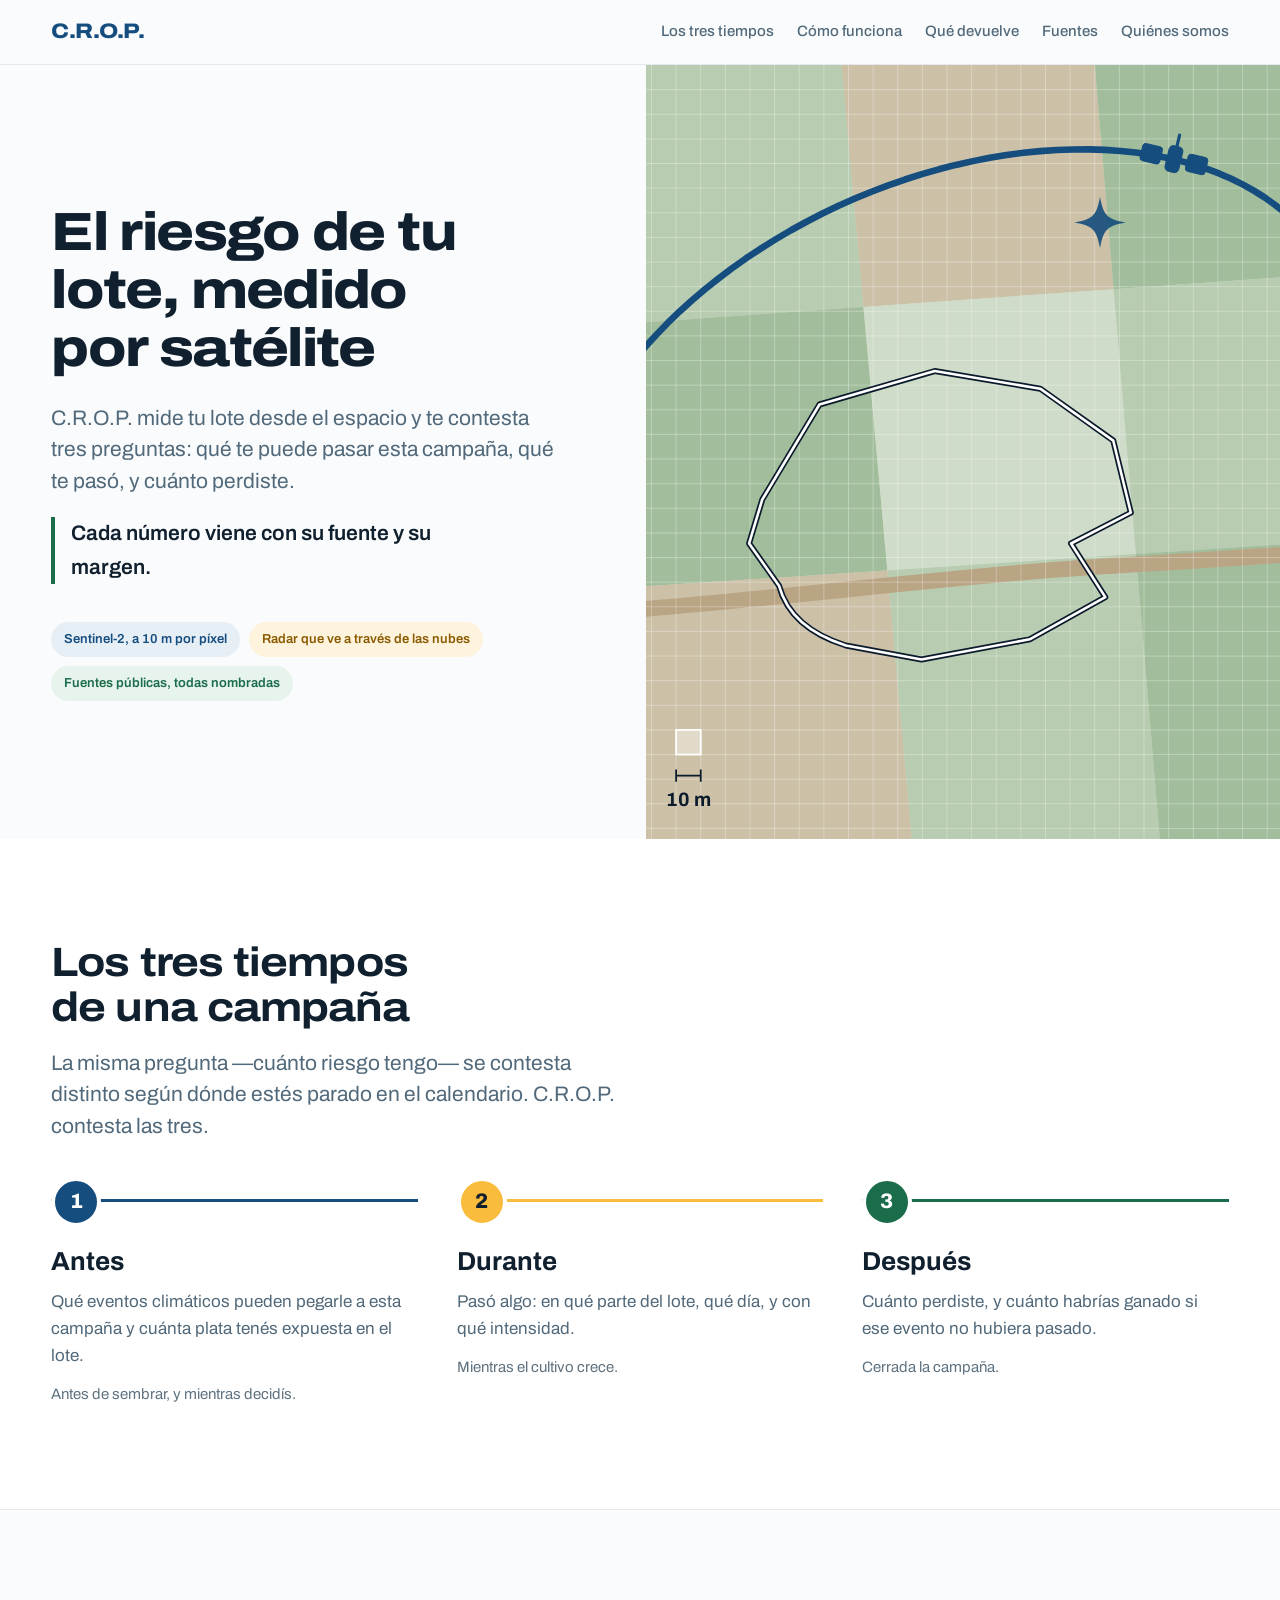
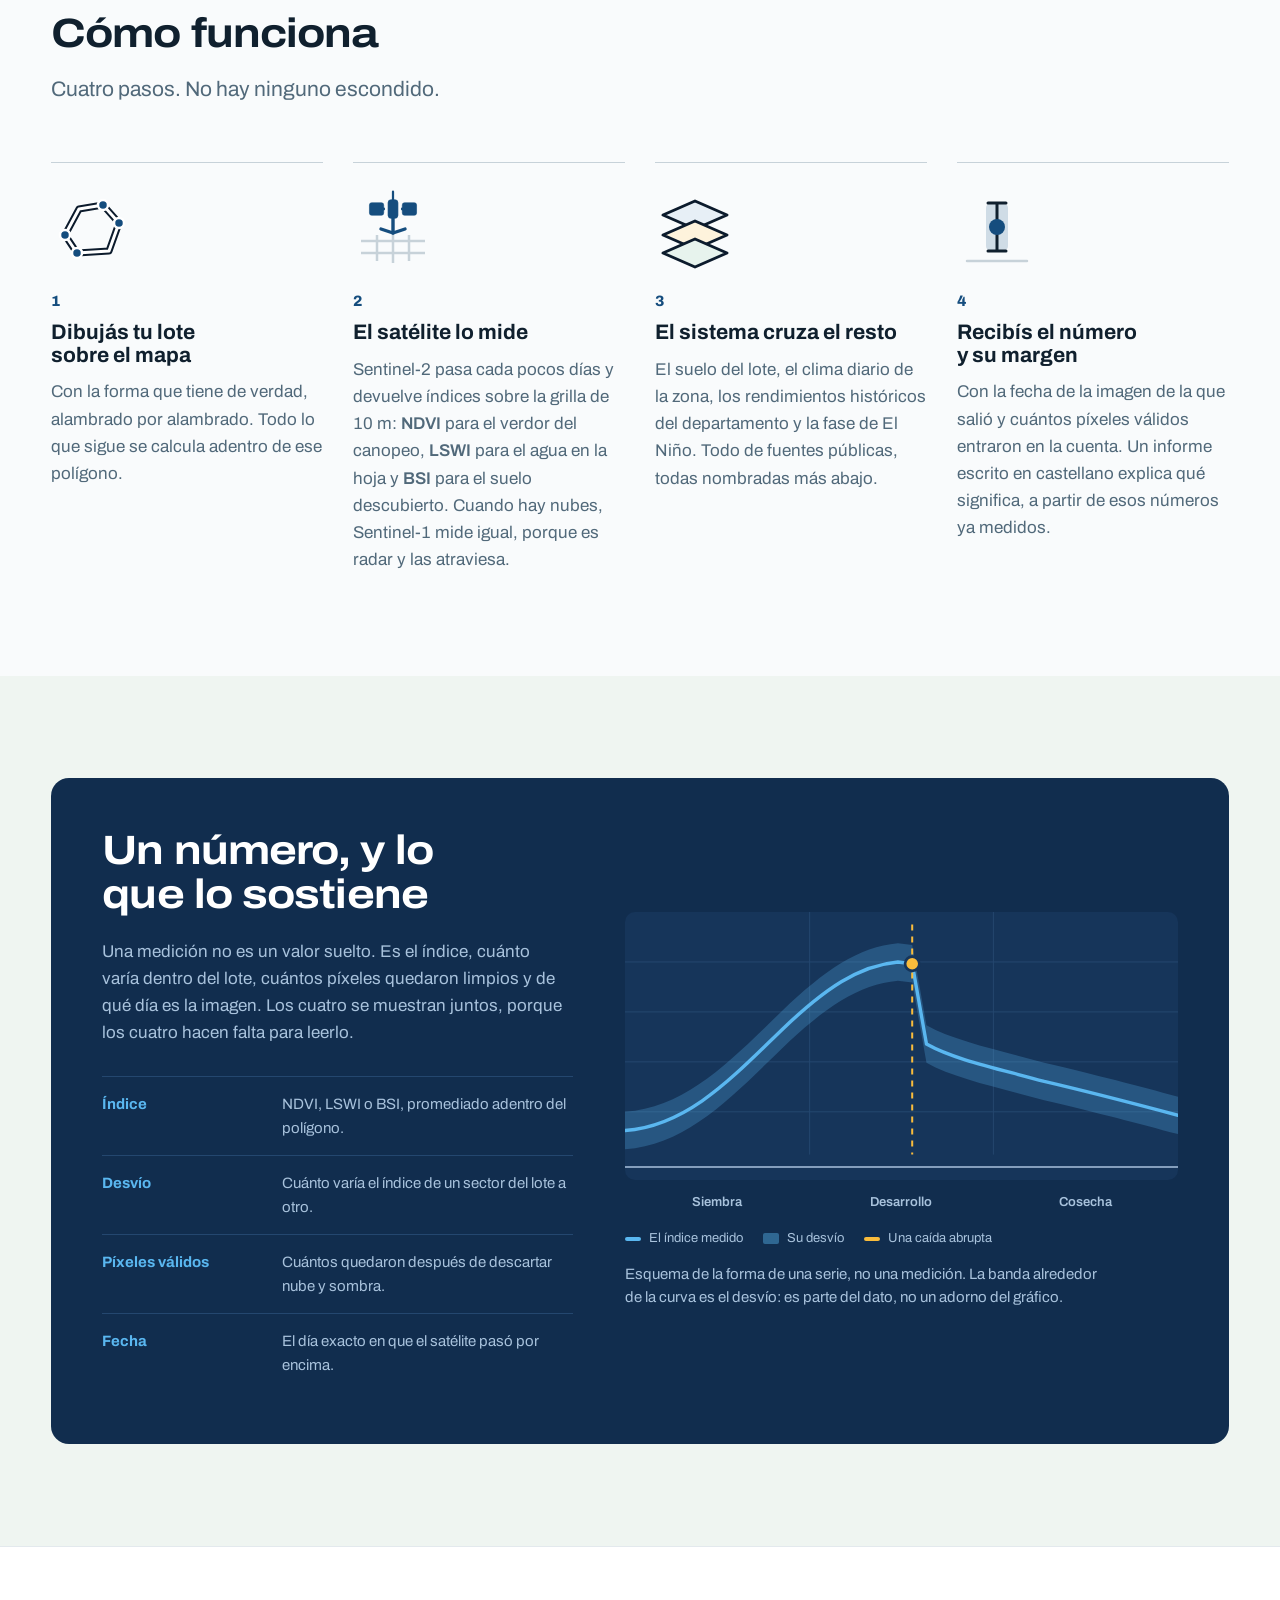
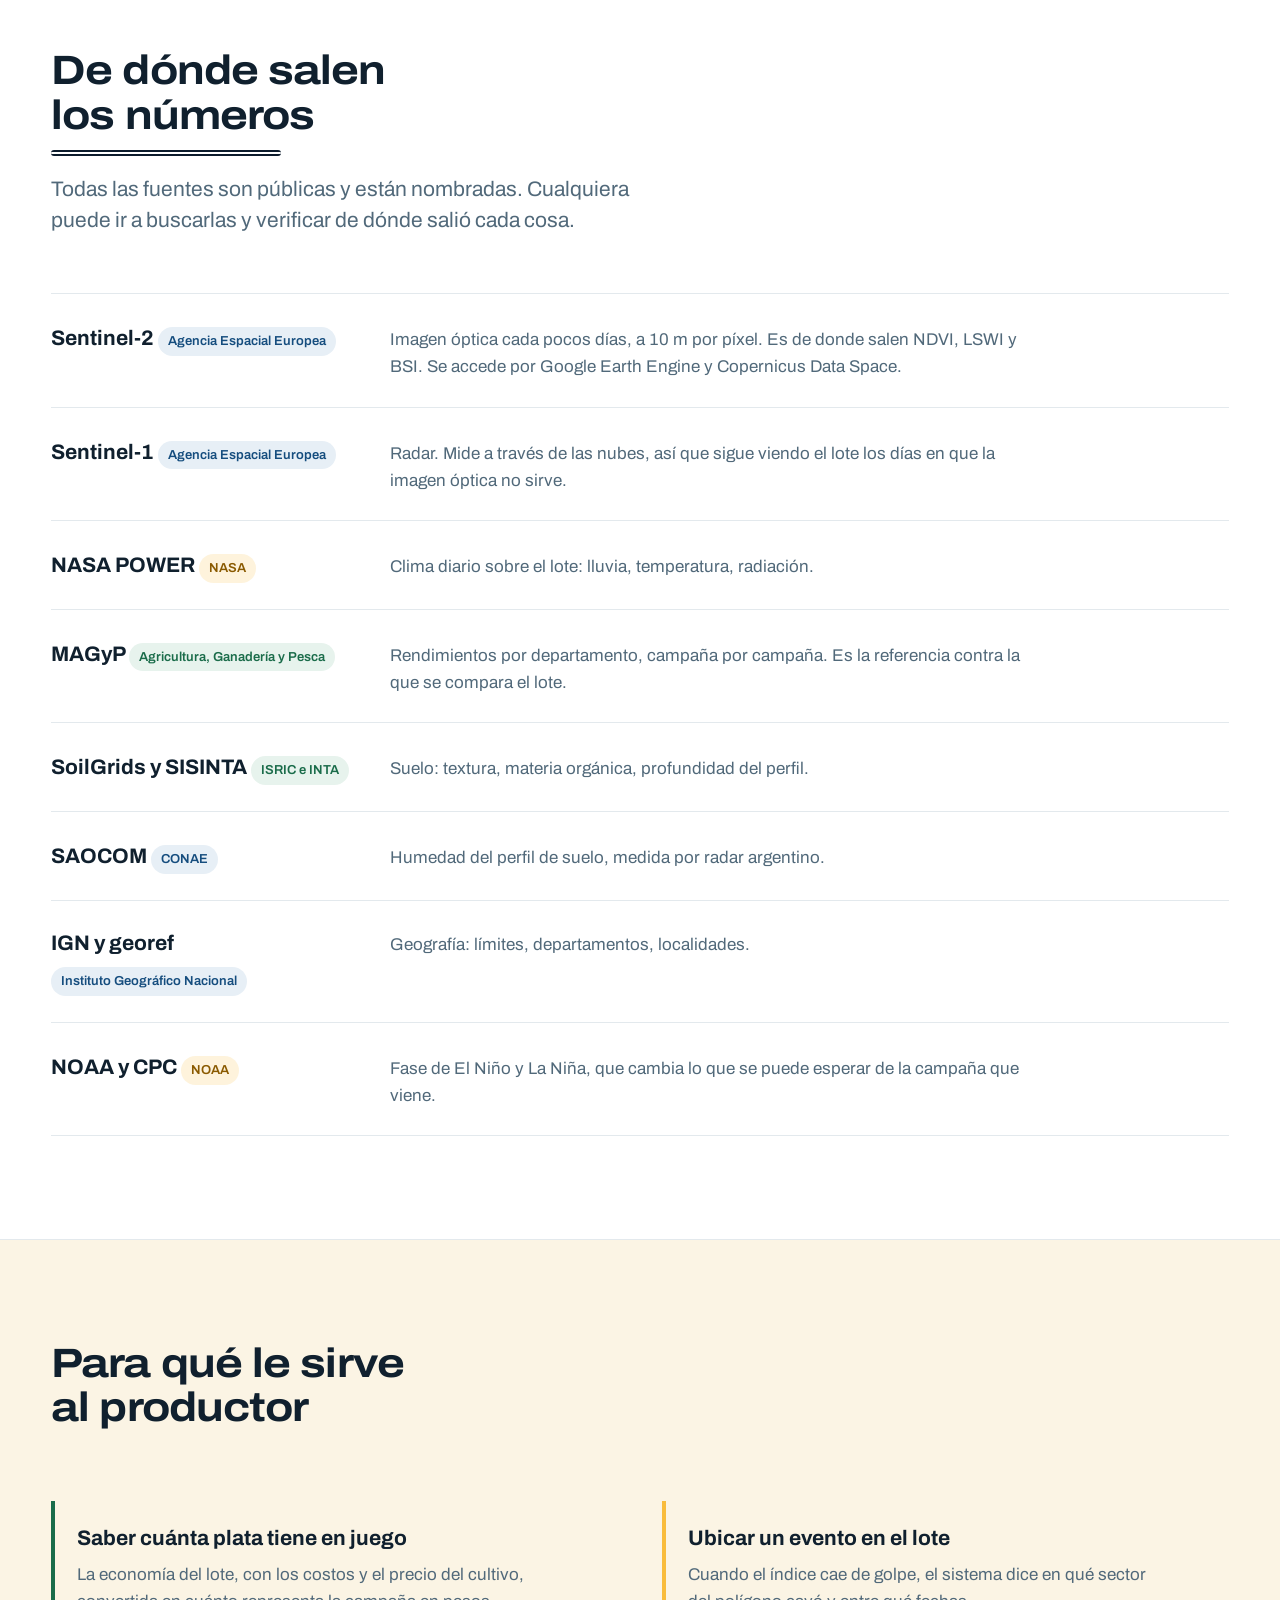
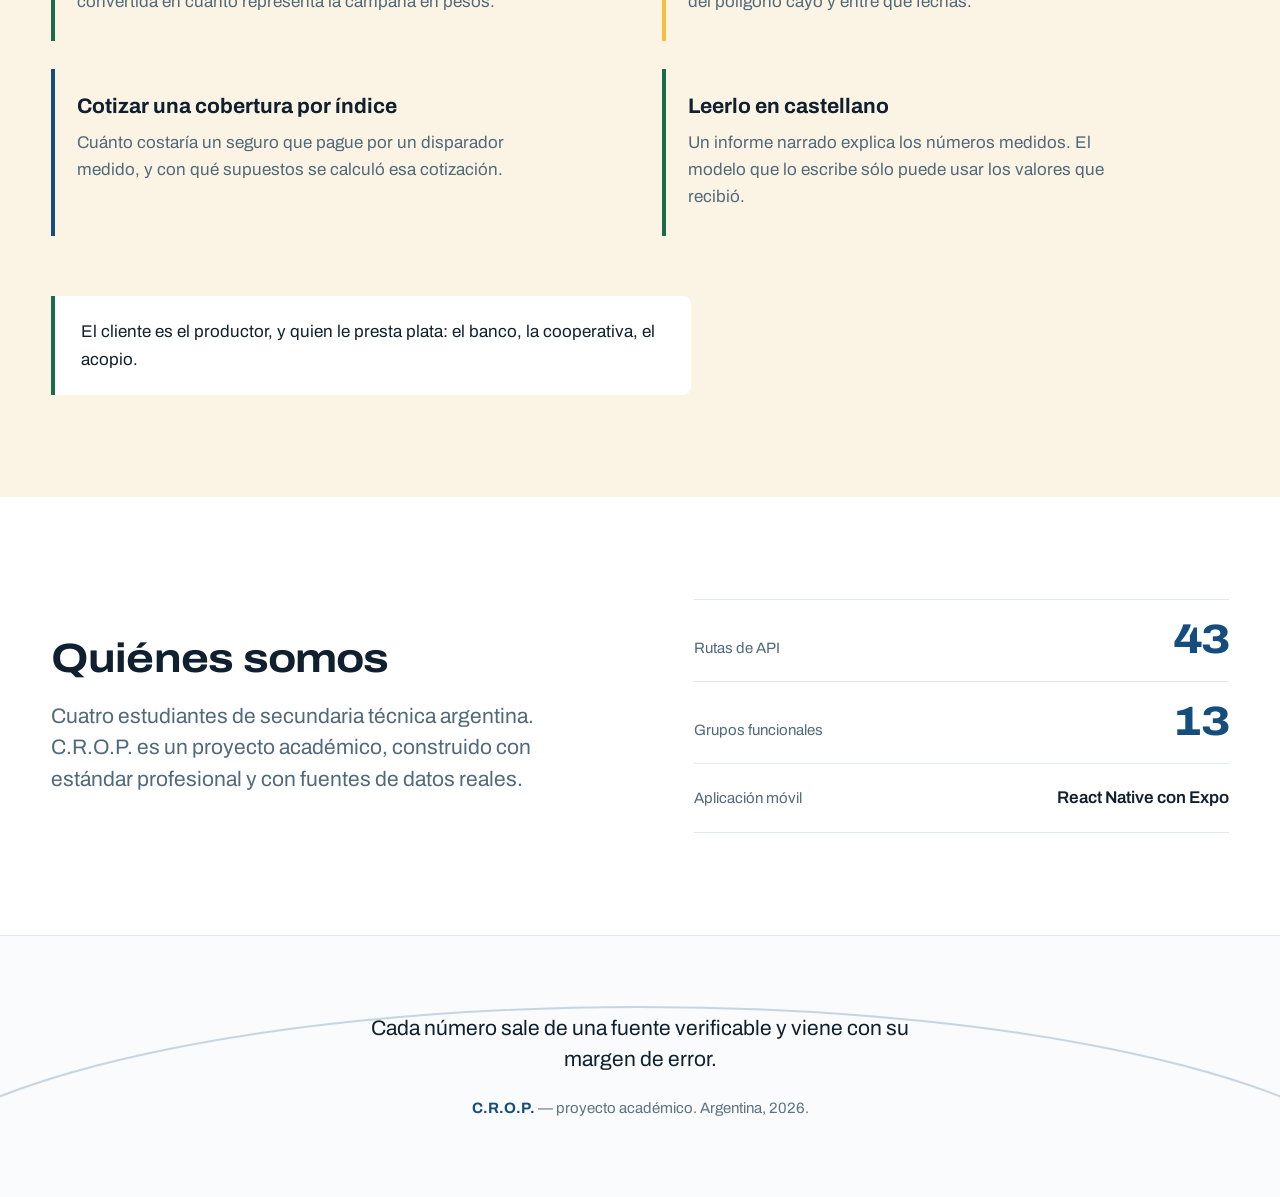
==== commit 1cc52cc0: "Rediseño: composición de escritorio, la órbita del isotipo y más color de marca La página pasa a est" ====
--- a/index.html
+++ b/index.html
@@ -15,29 +15,31 @@
 <meta property="og:image" content="assets/og.png">
 <meta property="og:image:width" content="1200">
 <meta property="og:image:height" content="630">
-<meta property="og:image:alt" content="El contorno de un lote trazado sobre una grilla de diez metros, junto al nombre C.R.O.P.">
+<meta property="og:image:alt" content="El contorno de un lote trazado sobre una grilla de diez metros, con una órbita azul cruzando por encima.">
 <meta name="twitter:card" content="summary_large_image">
 <meta name="theme-color" content="#112D4E">
 
 <link rel="icon" href="assets/favicon.svg" type="image/svg+xml">
 <link rel="preconnect" href="https://fonts.googleapis.com">
 <link rel="preconnect" href="https://fonts.gstatic.com" crossorigin>
-<link rel="stylesheet" href="https://fonts.googleapis.com/css2?family=Archivo:wght@300;400;500;600;700;800&display=swap">
+<link rel="stylesheet" href="https://fonts.googleapis.com/css2?family=Archivo:wdth,wght@62..125,100..900&display=swap">
 <link rel="stylesheet" href="styles.css">
 </head>
 <body>
 
 <a class="skip" href="#contenido">Saltar al contenido</a>
 
+<!-- ===================== BARRA SUPERIOR ===================== -->
 <header class="topbar">
   <div class="shell topbar__in">
     <a class="brand" href="#inicio">
-      <img class="brand__icon" src="assets/logo-icon.png" alt="" width="34" height="34" onerror="this.remove()">
+      <img class="brand__icon" src="assets/logo-icon.png" alt="" width="38" height="38" onerror="this.remove()">
       <span class="brand__word">C.R.O.P.</span>
     </a>
     <nav class="topnav" aria-label="Secciones">
       <a href="#tiempos">Los tres tiempos</a>
       <a href="#como">Cómo funciona</a>
+      <a href="#medicion">Qué devuelve</a>
       <a href="#fuentes">Fuentes</a>
       <a href="#equipo">Quiénes somos</a>
     </nav>
@@ -46,94 +48,100 @@
 
 <main id="contenido">
 
-  <!-- ============ HERO ============ -->
+  <!-- ===================== HERO ===================== -->
   <section class="hero" id="inicio">
-    <div class="shell hero__in">
-
-      <div class="hero__text">
-        <h1 class="hero__title">El riesgo de tu lote, medido por satélite</h1>
-        <p class="hero__lede">
-          C.R.O.P. mide tu lote desde el espacio y te contesta tres preguntas: qué te
-          puede pasar esta campaña, qué te pasó, y cuánto perdiste. Cada número viene
-          con su fuente y su margen.
-        </p>
-        <p class="hero__note">
-          Es la plataforma de un productor agropecuario argentino para entender el
-          riesgo de su lote, en tres tiempos.
-        </p>
-      </div>
-
-      <figure class="hero__fig">
-        <svg class="lote" viewBox="0 0 640 520" role="img"
-             aria-labelledby="loteT loteD" preserveAspectRatio="xMidYMid meet">
-          <title id="loteT">El contorno de un lote sobre la grilla de medición</title>
-          <desc id="loteD">Esquema: un polígono irregular, dibujado a mano sobre un
-            terreno, superpuesto a una grilla cuyas celdas equivalen a diez metros por
-            lado, que es la resolución a la que mide el satélite Sentinel-2.</desc>
-
-          <defs>
-            <clipPath id="marco"><rect x="0" y="0" width="640" height="520" rx="10"/></clipPath>
-          </defs>
-
-          <g clip-path="url(#marco)">
-            <!-- terreno esquemático: parcelas planas, sin textura fotográfica, para
-                 que se lea como dibujo y nunca como una captura. Dos lindes casi
-                 verticales y dos casi horizontales, que es como se divide el campo.
-                 Teselan el marco entero: no queda ningún hueco suelto. -->
-            <rect width="640" height="520" fill="var(--terr-0)"/>
-            <path d="M0.0 0.0 L226.0 0.0 L249.8 171.6 L0.0 188.0 Z" fill="var(--terr-1)"/>
-            <path d="M226.0 0.0 L452.0 0.0 L471.3 157.1 L249.8 171.6 Z" fill="var(--terr-3)"/>
-            <path d="M452.0 0.0 L640.0 0.0 L640.0 146.0 L471.3 157.1 Z" fill="var(--terr-2)"/>
-            <path d="M0.0 188.0 L249.8 171.6 L273.7 344.3 L0.0 358.0 Z" fill="var(--terr-2)"/>
-            <path d="M249.8 171.6 L471.3 157.1 L493.0 333.3 L273.7 344.3 Z" fill="var(--terr-0)"/>
-            <path d="M471.3 157.1 L640.0 146.0 L640.0 326.0 L493.0 333.3 Z" fill="var(--terr-1)"/>
-            <path d="M0.0 358.0 L273.7 344.3 L298.0 520.0 L0.0 520.0 Z" fill="var(--terr-3)"/>
-            <path d="M273.7 344.3 L493.0 333.3 L516.0 520.0 L298.0 520.0 Z" fill="var(--terr-1)"/>
-            <path d="M493.0 333.3 L640.0 326.0 L640.0 520.0 L516.0 520.0 Z" fill="var(--terr-2)"/>
-            <!-- un camino de tierra, que es uno de los fondos difíciles reales -->
-            <path d="M-10 366 C 160 352, 300 338, 420 334 C 520 331, 580 328, 650 322"
-                  fill="none" stroke="var(--terr-camino)" stroke-width="13"/>
-
-            <!-- grilla de 10 m: cada celda es un píxel de Sentinel-2 -->
-            <g class="grilla">
-              <path d="M40 0V520M80 0V520M120 0V520M160 0V520M200 0V520M240 0V520M280 0V520M320 0V520M360 0V520M400 0V520M440 0V520M480 0V520M520 0V520M560 0V520M600 0V520"/>
-              <path d="M0 40H640M0 80H640M0 120H640M0 160H640M0 200H640M0 240H640M0 280H640M0 320H640M0 360H640M0 400H640M0 440H640M0 480H640"/>
-            </g>
-
-            <!-- una celda destacada, para decir cuánto mide un píxel de verdad -->
-            <rect class="pix" x="56" y="408" width="40" height="40"/>
-            <path class="cota" d="M56 466 H96 M56 459 V473 M96 459 V473"/>
-            <text class="cota__t" x="76" y="500" text-anchor="middle">10 m</text>
-          </g>
-
-          <!-- el lote. Contorno de doble línea (casing): halo oscuro + núcleo blanco.
-               Es el tratamiento que el equipo midió como más legible sobre los cinco
-               fondos típicos de una imagen satelital. -->
-          <g class="contorno">
-            <path class="contorno__halo" pathLength="100" vector-effect="non-scaling-stroke"
-              d="M112 238 L214 146 L352 124 L470 140 L544 206 L556 272
-                 L498 300 L530 352 L452 388 L346 406 L268 392
-                 Q210 376 196 340 L146 296 Z"/>
-            <path class="contorno__nucleo" pathLength="100" vector-effect="non-scaling-stroke"
-              d="M112 238 L214 146 L352 124 L470 140 L544 206 L556 272
-                 L498 300 L530 352 L452 388 L346 406 L268 392
-                 Q210 376 196 340 L146 296 Z"/>
-          </g>
-        </svg>
-        <figcaption class="hero__cap">
-          Esquema. El lote se dibuja como el polígono que es, no como un rectángulo.
-          Cada celda de la grilla mide 10 × 10 m: es la resolución real a la que
-          Sentinel-2 mide el terreno.
-        </figcaption>
-      </figure>
-
-    </div>
-  </section>
-
-  <!-- ============ LOS TRES TIEMPOS ============ -->
+
+    <div class="hero__text">
+      <h1 class="hero__title">El riesgo de tu lote, medido por satélite</h1>
+      <p class="hero__lede">
+        C.R.O.P. mide tu lote desde el espacio y te contesta tres preguntas: qué te
+        puede pasar esta campaña, qué te pasó, y cuánto perdiste.
+      </p>
+      <p class="hero__claim">Cada número viene con su fuente y su margen.</p>
+
+      <ul class="hero__chips">
+        <li class="chip chip--azul">Sentinel-2, a 10 m por píxel</li>
+        <li class="chip chip--ambar">Radar que ve a través de las nubes</li>
+        <li class="chip chip--verde">Fuentes públicas, todas nombradas</li>
+      </ul>
+    </div>
+
+    <figure class="hero__fig">
+      <svg class="campo" viewBox="0 0 820 880" role="img" aria-labelledby="campoT campoD"
+           preserveAspectRatio="xMidYMid slice">
+        <title id="campoT">Un lote medido desde órbita</title>
+        <desc id="campoD">Esquema: parcelas de campo vistas desde arriba, cubiertas por
+          una grilla cuyas celdas equivalen a diez metros de lado, que es la resolución
+          a la que mide el satélite Sentinel-2. Sobre una de las parcelas está trazado
+          el contorno irregular de un lote, y por encima cruza la órbita de un satélite.</desc>
+
+      <defs>
+        <clipPath id="marco"><rect width="820" height="880"/></clipPath>
+        <!-- el satélite del isotipo, simplificado -->
+        <g id="sat">
+          <rect x="-8" y="-15" width="16" height="30" rx="5"/>
+          <rect x="-38" y="-10" width="23" height="20" rx="3.5"/>
+          <rect x="15" y="-10" width="23" height="20" rx="3.5"/>
+          <path d="M-15 0h-1M15 0h1" stroke-width="4.5" stroke-linecap="round"/>
+          <path d="M0 -15 V-28" stroke-width="3.6" stroke-linecap="round" fill="none"/>
+        </g>
+      </defs>
+
+      <g clip-path="url(#marco)">
+        <!-- parcelas: dibujo plano, nunca una captura -->
+        <rect width="820" height="880" fill="var(--terr-0)"/>
+        <path d="M0.0 0.0 L272.0 0.0 L297.0 275.0 L0.0 296.0 Z" fill="var(--terr-1)"/>
+        <path d="M272.0 0.0 L560.0 0.0 L581.4 254.9 L297.0 275.0 Z" fill="var(--terr-3)"/>
+        <path d="M560.0 0.0 L820.0 0.0 L820.0 238.0 L581.4 254.9 Z" fill="var(--terr-2)"/>
+        <path d="M0.0 296.0 L297.0 275.0 L324.2 574.6 L0.0 596.0 Z" fill="var(--terr-2)"/>
+        <path d="M297.0 275.0 L581.4 254.9 L606.8 556.0 L324.2 574.6 Z" fill="var(--terr-0)"/>
+        <path d="M581.4 254.9 L820.0 238.0 L820.0 542.0 L606.8 556.0 Z" fill="var(--terr-1)"/>
+        <path d="M0.0 596.0 L324.2 574.6 L352.0 880.0 L0.0 880.0 Z" fill="var(--terr-3)"/>
+        <path d="M324.2 574.6 L606.8 556.0 L634.0 880.0 L352.0 880.0 Z" fill="var(--terr-1)"/>
+        <path d="M606.8 556.0 L820.0 542.0 L820.0 880.0 L634.0 880.0 Z" fill="var(--terr-2)"/>
+
+        <!-- camino vecinal, pegado a la linde de abajo -->
+        <path d="M-20 624 C 200 608, 400 580, 570 570 C 690 563, 760 558, 840 552"
+              fill="none" stroke="var(--terr-camino)" stroke-width="18"/>
+
+        <!-- grilla de 10 m: cada celda es un píxel de Sentinel-2 -->
+        <g class="grilla">
+          <path d="M28 0V880M56 0V880M84 0V880M112 0V880M140 0V880M168 0V880M196 0V880M224 0V880M252 0V880M280 0V880M308 0V880M336 0V880M364 0V880M392 0V880M420 0V880M448 0V880M476 0V880M504 0V880M532 0V880M560 0V880M588 0V880M616 0V880M644 0V880M672 0V880M700 0V880M728 0V880M756 0V880M784 0V880M812 0V880"/>
+          <path d="M0 28H820M0 56H820M0 84H820M0 112H820M0 140H820M0 168H820M0 196H820M0 224H820M0 252H820M0 280H820M0 308H820M0 336H820M0 364H820M0 392H820M0 420H820M0 448H820M0 476H820M0 504H820M0 532H820M0 560H820M0 588H820M0 616H820M0 644H820M0 672H820M0 700H820M0 728H820M0 756H820M0 784H820M0 812H820M0 840H820M0 868H820"/>
+        </g>
+
+        <!-- cota: cuánto mide una celda de verdad -->
+        <rect class="pix" x="84" y="756" width="28" height="28"/>
+        <path class="cota" d="M84 808 H112 M84 801 V815 M112 801 V815"/>
+        <text class="cota__t" x="98" y="842" text-anchor="middle">10 m</text>
+
+        <!-- la órbita del isotipo. Se dibuja antes que el lote, así pasa
+             por detrás de él, igual que en el logo. -->
+        <path class="orbita" pathLength="100" d="M-8.2 657.4 L-15.6 646.6 L-22.3 635.4 L-28.2 623.8 L-33.2 611.9 L-37.5 599.6 L-40.9 586.9 L-43.5 574.0 L-45.3 560.8 L-46.2 547.4 L-46.3 533.7 L-45.6 519.9 L-44.0 505.9 L-41.6 491.7 L-38.4 477.4 L-34.3 463.1 L-29.4 448.7 L-23.8 434.2 L-17.3 419.7 L-10.0 405.3 L-2.0 390.9 L6.7 376.5 L16.3 362.3 L26.5 348.2 L37.4 334.3 L49.0 320.5 L61.3 306.9 L74.2 293.6 L87.7 280.5 L101.8 267.7 L116.5 255.2 L131.7 243.1 L147.4 231.3 L163.5 219.8 L180.1 208.8 L197.2 198.1 L214.6 187.9 L232.3 178.2 L250.4 168.9 L268.7 160.1 L287.3 151.9 L306.1 144.1 L325.1 136.9 L344.2 130.2 L363.4 124.1 L382.7 118.6 L402.0 113.6 L421.4 109.3 L440.6 105.5 L459.8 102.4 L478.9 99.8 L497.9 97.9 L516.6 96.6 L535.2 96.0 L553.5 95.9 L571.5 96.5 L589.2 97.7 L606.5 99.5 L623.4 102.0 L639.9 105.1 L656.0 108.7 L671.6 113.0 L686.7 117.9 L701.2 123.3 L715.2 129.4 L728.6 136.0 L741.3 143.1 L753.5 150.8 L764.9 159.0 L775.7 167.7 L785.8 177.0 L795.2 186.6 L803.8 196.8 L811.6 207.4 L818.7 218.3 L825.0 229.7 L830.5 241.5 L835.2 253.6 L839.1 266.1 L842.2 278.8"/>
+
+        <!-- el lote, con el contorno de doble línea (casing) -->
+        <g class="contorno">
+          <path class="contorno__halo" pathLength="100" vector-effect="non-scaling-stroke"
+            d="M182 494 L247 386 L378 348 L498 368 L581 427 L601 509 L533 544 L572 605 L486 653 L363 676 L277 660 Q214 640 201 592 L167 544 Z"/>
+          <path class="contorno__nucleo" pathLength="100" vector-effect="non-scaling-stroke"
+            d="M182 494 L247 386 L378 348 L498 368 L581 427 L601 509 L533 544 L572 605 L486 653 L363 676 L277 660 Q214 640 201 592 L167 544 Z"/>
+        </g>
+
+        <!-- el satélite apoyado sobre la órbita, y el destello del isotipo -->
+        <g class="sat" transform="translate(650 107) rotate(13.3)">
+          <use href="#sat"/>
+        </g>
+        <path class="destello"
+              d="M566 150 c4 21 8 25 29 29 c-21 4 -25 8 -29 29 c-4 -21 -8 -25 -29 -29 c21 -4 25 -8 29 -29 Z"/>
+      </g>
+      </svg>
+    </figure>
+  </section>
+
+  <!-- ===================== LOS TRES TIEMPOS ===================== -->
   <section class="tiempos" id="tiempos" aria-labelledby="h-tiempos">
     <div class="shell">
-      <div class="sec__head">
+      <div class="sec">
         <h2 id="h-tiempos" class="sec__title">Los tres tiempos de una campaña</h2>
         <p class="sec__sub">
           La misma pregunta —cuánto riesgo tengo— se contesta distinto según dónde
@@ -141,88 +149,109 @@
         </p>
       </div>
 
-      <ol class="linea">
-        <li class="linea__it">
-          <span class="linea__n">1</span>
-          <div class="linea__c">
-            <h3 class="linea__t">Antes</h3>
-            <p>Qué eventos climáticos pueden pegarle a esta campaña y cuánta plata
-               tenés expuesta en el lote.</p>
-            <p class="linea__when">Antes de sembrar, y mientras decidís.</p>
-          </div>
-        </li>
-        <li class="linea__it">
-          <span class="linea__n">2</span>
-          <div class="linea__c">
-            <h3 class="linea__t">Durante</h3>
-            <p>Pasó algo: en qué parte del lote, qué día, y con qué intensidad.</p>
-            <p class="linea__when">Mientras el cultivo crece.</p>
-          </div>
-        </li>
-        <li class="linea__it">
-          <span class="linea__n">3</span>
-          <div class="linea__c">
-            <h3 class="linea__t">Después</h3>
-            <p>Cuánto perdiste, y cuánto habrías ganado si ese evento no hubiera
-               pasado.</p>
-            <p class="linea__when">Cerrada la campaña.</p>
-          </div>
+      <ol class="tt">
+        <li class="tt__it tt__it--azul">
+          <span class="tt__n">1</span>
+          <h3 class="tt__t">Antes</h3>
+          <p class="tt__p">Qué eventos climáticos pueden pegarle a esta campaña y cuánta
+             plata tenés expuesta en el lote.</p>
+          <p class="tt__w">Antes de sembrar, y mientras decidís.</p>
+        </li>
+        <li class="tt__it tt__it--ambar">
+          <span class="tt__n">2</span>
+          <h3 class="tt__t">Durante</h3>
+          <p class="tt__p">Pasó algo: en qué parte del lote, qué día, y con qué
+             intensidad.</p>
+          <p class="tt__w">Mientras el cultivo crece.</p>
+        </li>
+        <li class="tt__it tt__it--verde">
+          <span class="tt__n">3</span>
+          <h3 class="tt__t">Después</h3>
+          <p class="tt__p">Cuánto perdiste, y cuánto habrías ganado si ese evento no
+             hubiera pasado.</p>
+          <p class="tt__w">Cerrada la campaña.</p>
         </li>
       </ol>
     </div>
   </section>
 
-  <!-- ============ CÓMO FUNCIONA ============ -->
+  <!-- ===================== CÓMO FUNCIONA ===================== -->
   <section class="como" id="como" aria-labelledby="h-como">
     <div class="shell">
-      <div class="sec__head">
+      <div class="sec">
         <h2 id="h-como" class="sec__title">Cómo funciona</h2>
         <p class="sec__sub">Cuatro pasos. No hay ninguno escondido.</p>
       </div>
 
       <ol class="pasos">
         <li class="paso">
+          <div class="paso__ico" aria-hidden="true">
+            <svg viewBox="0 0 80 80">
+              <path class="i-halo" d="M14 46 L28 20 L52 16 L68 34 L58 62 L26 64 Z"/>
+              <path class="i-core" d="M14 46 L28 20 L52 16 L68 34 L58 62 L26 64 Z"/>
+              <circle class="i-nodo" cx="14" cy="46" r="5"/><circle class="i-nodo" cx="52" cy="16" r="5"/>
+              <circle class="i-nodo" cx="68" cy="34" r="5"/><circle class="i-nodo" cx="26" cy="64" r="5"/>
+            </svg>
+          </div>
           <span class="paso__n">1</span>
-          <div class="paso__c">
-            <h3 class="paso__t">Dibujás tu lote sobre el mapa</h3>
-            <p>Con la forma que tiene de verdad, alambrado por alambrado. Todo lo que
-               sigue se calcula adentro de ese polígono.</p>
+          <h3 class="paso__t">Dibujás tu lote sobre el mapa</h3>
+          <p class="paso__p">Con la forma que tiene de verdad, alambrado por alambrado.
+             Todo lo que sigue se calcula adentro de ese polígono.</p>
+        </li>
+
+        <li class="paso">
+          <div class="paso__ico" aria-hidden="true">
+            <svg viewBox="0 0 80 80">
+              <g class="i-grilla"><path d="M8 52H72M8 64H72M24 46V72M40 44V74M56 46V72"/></g>
+              <path class="i-linea" d="M40 26 V44"/>
+              <path class="i-linea" d="M28 40 L40 44 L52 40"/>
+              <g class="i-sat" transform="translate(40 20)"><use href="#sat" transform="scale(.62)"/></g>
+            </svg>
           </div>
-        </li>
+          <span class="paso__n">2</span>
+          <h3 class="paso__t">El satélite lo mide</h3>
+          <p class="paso__p">Sentinel-2 pasa cada pocos días y devuelve índices sobre la
+             grilla de 10 m: <b>NDVI</b> para el verdor del canopeo, <b>LSWI</b> para el
+             agua en la hoja y <b>BSI</b> para el suelo descubierto. Cuando hay nubes,
+             Sentinel-1 mide igual, porque es radar y las atraviesa.</p>
+        </li>
+
         <li class="paso">
-          <span class="paso__n">2</span>
-          <div class="paso__c">
-            <h3 class="paso__t">El satélite lo mide</h3>
-            <p>Sentinel-2 pasa cada pocos días y devuelve índices sobre la grilla de
-               10 m: <b>NDVI</b> para el verdor del canopeo, <b>LSWI</b> para el agua
-               en la hoja y <b>BSI</b> para el suelo descubierto. Cuando hay nubes,
-               Sentinel-1 mide igual, porque es radar y las atraviesa.</p>
+          <div class="paso__ico" aria-hidden="true">
+            <svg viewBox="0 0 80 80">
+              <path class="i-capa i-capa--1" d="M40 12 L72 26 L40 40 L8 26 Z"/>
+              <path class="i-capa i-capa--2" d="M40 32 L72 46 L40 60 L8 46 Z"/>
+              <path class="i-capa i-capa--3" d="M40 50 L72 64 L40 78 L8 64 Z"/>
+            </svg>
           </div>
-        </li>
+          <span class="paso__n">3</span>
+          <h3 class="paso__t">El sistema cruza el resto</h3>
+          <p class="paso__p">El suelo del lote, el clima diario de la zona, los
+             rendimientos históricos del departamento y la fase de El Niño. Todo de
+             fuentes públicas, todas nombradas más abajo.</p>
+        </li>
+
         <li class="paso">
-          <span class="paso__n">3</span>
-          <div class="paso__c">
-            <h3 class="paso__t">El sistema cruza el resto</h3>
-            <p>El suelo del lote, el clima diario de la zona, los rendimientos
-               históricos del departamento y la fase de El Niño. Todo de fuentes
-               públicas, todas nombradas más abajo.</p>
+          <div class="paso__ico" aria-hidden="true">
+            <svg viewBox="0 0 80 80">
+              <rect class="i-banda" x="29" y="14" width="22" height="48" rx="5"/>
+              <path class="i-bigote" d="M40 14 V62 M31 14 H49 M31 62 H49"/>
+              <circle class="i-punto" cx="40" cy="38" r="8"/>
+              <path class="i-eje" d="M10 72 H70"/>
+            </svg>
           </div>
-        </li>
-        <li class="paso">
           <span class="paso__n">4</span>
-          <div class="paso__c">
-            <h3 class="paso__t">Recibís el número y su margen</h3>
-            <p>Con la fecha de la imagen de la que salió y cuántos píxeles válidos
-               entraron en la cuenta. Un informe escrito en castellano explica qué
-               significa, a partir de esos números ya medidos.</p>
-          </div>
+          <h3 class="paso__t">Recibís el número y su margen</h3>
+          <p class="paso__p">Con la fecha de la imagen de la que salió y cuántos píxeles
+             válidos entraron en la cuenta. Un informe escrito en castellano explica qué
+             significa, a partir de esos números ya medidos.</p>
         </li>
       </ol>
     </div>
   </section>
 
-  <!-- ============ QUÉ DEVUELVE UNA MEDICIÓN — panel oscuro, porque acá hay un
-       dato con eje. Regla de superficie "Estación Base": el resto es claro. ====== -->
+  <!-- ===== QUÉ DEVUELVE UNA MEDICIÓN — el único panel oscuro de la página,
+       porque es el único lugar con un dato sobre un eje (regla "Estación Base") ===== -->
   <section class="medicion" id="medicion" aria-labelledby="h-med">
     <div class="shell">
       <div class="panel">
@@ -236,58 +265,65 @@
               cuatro se muestran juntos, porque los cuatro hacen falta para leerlo.
             </p>
             <dl class="anat">
-              <div class="anat__r">
-                <dt>Índice</dt>
-                <dd>NDVI, LSWI o BSI, promediado adentro del polígono.</dd>
-              </div>
-              <div class="anat__r">
-                <dt>Desvío</dt>
-                <dd>Cuánto varía el índice de un sector del lote a otro.</dd>
-              </div>
-              <div class="anat__r">
-                <dt>Píxeles válidos</dt>
-                <dd>Cuántos quedaron después de descartar nube y sombra.</dd>
-              </div>
-              <div class="anat__r">
-                <dt>Fecha</dt>
-                <dd>El día exacto en que el satélite pasó por encima.</dd>
-              </div>
+              <div class="anat__r"><dt>Índice</dt>
+                <dd>NDVI, LSWI o BSI, promediado adentro del polígono.</dd></div>
+              <div class="anat__r"><dt>Desvío</dt>
+                <dd>Cuánto varía el índice de un sector del lote a otro.</dd></div>
+              <div class="anat__r"><dt>Píxeles válidos</dt>
+                <dd>Cuántos quedaron después de descartar nube y sombra.</dd></div>
+              <div class="anat__r"><dt>Fecha</dt>
+                <dd>El día exacto en que el satélite pasó por encima.</dd></div>
             </dl>
           </div>
 
           <figure class="panel__fig">
-            <svg class="serie" viewBox="0 0 560 212" role="img"
-                 aria-labelledby="serT serD" preserveAspectRatio="none">
-              <title id="serT">Forma de una serie de NDVI a lo largo de una campaña</title>
+            <svg class="serie" viewBox="0 0 620 300" role="img" aria-labelledby="serT serD">
+              <title id="serT">Forma de una serie de índice a lo largo de una campaña</title>
               <desc id="serD">Esquema, sin datos de ningún lote real: una curva que
-                arranca baja en la siembra, sube durante el desarrollo del cultivo,
-                llega a un máximo y vuelve a bajar hacia la cosecha. Alrededor de la
-                curva hay una banda que representa el desvío de la medición.</desc>
+                arranca baja en la siembra, sube durante el desarrollo del cultivo, llega
+                a un máximo y vuelve a bajar hacia la cosecha. Alrededor de la curva hay
+                una banda que representa el desvío. Sobre el tramo de descenso está
+                marcado el momento en que la curva cae de golpe.</desc>
 
               <g class="serie__grilla">
-                <path d="M0 42H560M0 82H560M0 122H560M0 162H560"/>
-                <path d="M186 0V194M373 0V194"/>
+                <path d="M0 56H620M0 112H620M0 168H620M0 224H620"/>
+                <path d="M207 0V272M413 0V272"/>
               </g>
 
-              <!-- la banda del desvío, alrededor de la curva -->
               <path class="serie__banda"
-                d="M0 161 C 70 157, 120 113, 172 73 C 214 41, 248 27, 290 25
-                   C 340 23, 376 45, 410 81 C 448 121, 496 141, 560 147
-                   L 560 177 C 496 171, 448 151, 410 111 C 376 75, 340 53, 290 55
-                   C 248 57, 214 71, 172 103 C 120 143, 70 187, 0 191 Z"/>
+                d="M0 224 C 70 219, 120 165, 176 111 C 224 65, 262 39, 306 35
+                   L 322 37 L 338 127 C 370 145, 420 155, 470 169
+                   C 530 183, 575 195, 620 207
+                   L 620 249 C 575 237, 530 225, 470 211
+                   C 420 197, 370 187, 338 169 L 322 79 L 306 77
+                   C 262 81, 224 107, 176 153 C 120 207, 70 261, 0 266 Z"/>
 
               <path class="serie__linea" fill="none" vector-effect="non-scaling-stroke"
-                d="M0 176 C 70 172, 120 128, 172 88 C 214 56, 248 42, 290 40
-                   C 340 38, 376 60, 410 96 C 448 136, 496 156, 560 162"/>
-
-              <path class="serie__eje" vector-effect="non-scaling-stroke" d="M0 203 H560"/>
+                d="M0 245 C 70 240, 120 186, 176 132 C 224 86, 262 60, 306 56
+                   L 322 58 L 338 148 C 370 166, 420 176, 470 190
+                   C 530 204, 575 216, 620 228"/>
+
+              <!-- la caída abrupta, marcada en el ámbar de marca: sobre el navy
+                   da 8,14:1, que es el único lugar donde este color puede ser tinta -->
+              <g class="caida">
+                <path class="caida__v" d="M322 14 V272"/>
+                <circle class="caida__p" cx="322" cy="58" r="8"/>
+              </g>
+
+              <path class="serie__eje" vector-effect="non-scaling-stroke" d="M0 286 H620"/>
             </svg>
+
             <div class="serie__x" aria-hidden="true">
               <span>Siembra</span><span>Desarrollo</span><span>Cosecha</span>
             </div>
+            <p class="serie__leg">
+              <span class="lg lg--linea">El índice medido</span>
+              <span class="lg lg--banda">Su desvío</span>
+              <span class="lg lg--caida">Una caída abrupta</span>
+            </p>
             <figcaption class="serie__cap">
-              Esquema de la forma de una serie, no una medición. La banda alrededor de
-              la curva es el desvío: es parte del dato, no un adorno del gráfico.
+              Esquema de la forma de una serie, no una medición. La banda alrededor de la
+              curva es el desvío: es parte del dato, no un adorno del gráfico.
             </figcaption>
           </figure>
 
@@ -296,10 +332,10 @@
     </div>
   </section>
 
-  <!-- ============ FUENTES ============ -->
+  <!-- ===================== FUENTES ===================== -->
   <section class="fuentes" id="fuentes" aria-labelledby="h-fuentes">
     <div class="shell">
-      <div class="sec__head sec__head--casing">
+      <div class="sec sec--casing">
         <h2 id="h-fuentes" class="sec__title">De dónde salen los números</h2>
         <p class="sec__sub">
           Todas las fuentes son públicas y están nombradas. Cualquiera puede ir a
@@ -309,84 +345,84 @@
 
       <dl class="libro">
         <div class="libro__r">
-          <dt>Sentinel-2 <span class="libro__org">Agencia Espacial Europea</span></dt>
+          <dt>Sentinel-2 <span class="tag tag--azul">Agencia Espacial Europea</span></dt>
           <dd>Imagen óptica cada pocos días, a 10 m por píxel. Es de donde salen NDVI,
               LSWI y BSI. Se accede por Google Earth Engine y Copernicus Data Space.</dd>
         </div>
         <div class="libro__r">
-          <dt>Sentinel-1 <span class="libro__org">Agencia Espacial Europea</span></dt>
-          <dd>Radar. Mide a través de las nubes, así que sigue viendo el lote los días
-              en que la imagen óptica no sirve.</dd>
-        </div>
-        <div class="libro__r">
-          <dt>NASA POWER <span class="libro__org">NASA</span></dt>
+          <dt>Sentinel-1 <span class="tag tag--azul">Agencia Espacial Europea</span></dt>
+          <dd>Radar. Mide a través de las nubes, así que sigue viendo el lote los días en
+              que la imagen óptica no sirve.</dd>
+        </div>
+        <div class="libro__r">
+          <dt>NASA POWER <span class="tag tag--ambar">NASA</span></dt>
           <dd>Clima diario sobre el lote: lluvia, temperatura, radiación.</dd>
         </div>
         <div class="libro__r">
-          <dt>MAGyP <span class="libro__org">Ministerio de Agricultura, Ganadería y Pesca</span></dt>
-          <dd>Rendimientos por departamento, campaña por campaña. Es la referencia
-              contra la que se compara el lote.</dd>
-        </div>
-        <div class="libro__r">
-          <dt>SoilGrids y SISINTA <span class="libro__org">ISRIC e INTA</span></dt>
+          <dt>MAGyP <span class="tag tag--verde">Agricultura, Ganadería y Pesca</span></dt>
+          <dd>Rendimientos por departamento, campaña por campaña. Es la referencia contra
+              la que se compara el lote.</dd>
+        </div>
+        <div class="libro__r">
+          <dt>SoilGrids y SISINTA <span class="tag tag--verde">ISRIC e INTA</span></dt>
           <dd>Suelo: textura, materia orgánica, profundidad del perfil.</dd>
         </div>
         <div class="libro__r">
-          <dt>SAOCOM <span class="libro__org">CONAE</span></dt>
+          <dt>SAOCOM <span class="tag tag--azul">CONAE</span></dt>
           <dd>Humedad del perfil de suelo, medida por radar argentino.</dd>
         </div>
         <div class="libro__r">
-          <dt>IGN y georef <span class="libro__org">Instituto Geográfico Nacional</span></dt>
+          <dt>IGN y georef <span class="tag tag--azul">Instituto Geográfico Nacional</span></dt>
           <dd>Geografía: límites, departamentos, localidades.</dd>
         </div>
         <div class="libro__r">
-          <dt>NOAA y CPC <span class="libro__org">NOAA</span></dt>
-          <dd>Fase de El Niño y La Niña, que cambia lo que se puede esperar de la
-              campaña que viene.</dd>
+          <dt>NOAA y CPC <span class="tag tag--ambar">NOAA</span></dt>
+          <dd>Fase de El Niño y La Niña, que cambia lo que se puede esperar de la campaña
+              que viene.</dd>
         </div>
       </dl>
     </div>
   </section>
 
-  <!-- ============ QUÉ MÁS RESUELVE ============ -->
+  <!-- ===================== PARA QUÉ SIRVE ===================== -->
   <section class="usos" aria-labelledby="h-usos">
     <div class="shell">
-      <div class="sec__head">
+      <div class="sec">
         <h2 id="h-usos" class="sec__title">Para qué le sirve al productor</h2>
       </div>
       <div class="usos__g">
-        <article class="uso">
+        <article class="uso uso--verde">
           <h3 class="uso__t">Saber cuánta plata tiene en juego</h3>
-          <p>La economía del lote, con los costos y el precio del cultivo, convertida
-             en cuánto representa la campaña en pesos.</p>
+          <p>La economía del lote, con los costos y el precio del cultivo, convertida en
+             cuánto representa la campaña en pesos.</p>
         </article>
-        <article class="uso">
+        <article class="uso uso--ambar">
           <h3 class="uso__t">Ubicar un evento en el lote</h3>
           <p>Cuando el índice cae de golpe, el sistema dice en qué sector del polígono
              cayó y entre qué fechas.</p>
         </article>
-        <article class="uso">
+        <article class="uso uso--azul">
           <h3 class="uso__t">Cotizar una cobertura por índice</h3>
           <p>Cuánto costaría un seguro que pague por un disparador medido, y con qué
              supuestos se calculó esa cotización.</p>
         </article>
-        <article class="uso">
+        <article class="uso uso--verde">
           <h3 class="uso__t">Leerlo en castellano</h3>
           <p>Un informe narrado explica los números medidos. El modelo que lo escribe
              sólo puede usar los valores que recibió.</p>
         </article>
       </div>
       <p class="usos__pie">
-        El cliente es el productor, y quien le presta plata: el banco, la cooperativa,
-        el acopio.
+        El cliente es el productor, y quien le presta plata: el banco, la cooperativa, el
+        acopio.
       </p>
     </div>
   </section>
 
-  <!-- ============ EQUIPO ============ -->
+  <!-- ===================== EQUIPO ===================== -->
   <section class="equipo" id="equipo" aria-labelledby="h-equipo">
     <div class="shell equipo__in">
-      <div class="equipo__txt">
+      <div>
         <h2 id="h-equipo" class="sec__title">Quiénes somos</h2>
         <p class="equipo__p">
           Cuatro estudiantes de secundaria técnica argentina. C.R.O.P. es un proyecto
@@ -394,28 +430,23 @@
         </p>
       </div>
       <dl class="cifras">
-        <div class="cifra">
-          <dt>Rutas de API</dt>
-          <dd class="cifra__n">43</dd>
-        </div>
-        <div class="cifra">
-          <dt>Grupos funcionales</dt>
-          <dd class="cifra__n">13</dd>
-        </div>
-        <div class="cifra">
-          <dt>Aplicación móvil</dt>
-          <dd class="cifra__txt">React Native con Expo</dd>
-        </div>
+        <div class="cifra"><dt>Rutas de API</dt><dd class="cifra__n">43</dd></div>
+        <div class="cifra"><dt>Grupos funcionales</dt><dd class="cifra__n">13</dd></div>
+        <div class="cifra"><dt>Aplicación móvil</dt><dd class="cifra__txt">React Native con Expo</dd></div>
       </dl>
     </div>
   </section>
 
 </main>
 
+<!-- ===================== PIE ===================== -->
 <footer class="pie">
+  <svg class="pie__orbita" viewBox="0 0 1200 220" aria-hidden="true" preserveAspectRatio="none">
+    <ellipse cx="600" cy="230" rx="720" ry="200"/>
+  </svg>
   <div class="shell pie__in">
-    <img class="pie__logo" src="assets/logo-full.png"
-         alt="C.R.O.P." width="132" height="132" loading="lazy" onerror="this.remove()">
+    <img class="pie__logo" src="assets/logo-full.png" alt="C.R.O.P."
+         width="128" height="128" loading="lazy" onerror="this.remove()">
     <p class="pie__claim">
       Cada número sale de una fuente verificable y viene con su margen de error.
     </p>
--- a/styles.css
+++ b/styles.css
@@ -3,81 +3,94 @@
    Un solo archivo. Todos los colores viven en :root; abajo no hay ningún hex
    suelto. Los contrastes están medidos (WCAG 2.1, sRGB) y anotados al lado del
    par que los produce, no estimados.
+
+   Diseñada para escritorio y plegada hacia el teléfono: las composiciones de
+   varias columnas son la forma principal, y las consultas de ancho mínimo las
+   van juntando en una sola columna.
    ========================================================================== */
 
 :root{
 
   /* --- Marca. Los cuatro colores de la ficha, sin retocar ---------------- */
-  --verde:        #1A6C4A;   /* Cosecha & Crecimiento  — 6,15:1 sobre --bg  */
-  --azul:         #154D7E;   /* Órbita & Datos         — 8,45:1 sobre --bg  */
-  --ambar:        #F9BC3C;   /* Predicción & Alerta    — SOLO relleno       */
-                             /* La paleta se declara entera aunque esta      */
-                             /* página no gaste todos los tonos: es el       */
-                             /* sistema medido del proyecto, no una lista    */
-                             /* de lo que usé hoy.                           */
-  --bg:           #F9FBFC;   /* Fondo & Claridad                            */
-
-  /* El ámbar de marca como tinta da 1,65:1 sobre --bg: es ilegible y no se
-     usa nunca como color de texto. Como relleno con --tinta encima da 9,69:1.
-     Cuando hace falta ámbar escrito, se usa --ambar-tinta.                  */
+  --verde:        #1A6C4A;   /* Cosecha & Crecimiento — 6,15:1 sobre --bg    */
+  --azul:         #154D7E;   /* Órbita & Datos        — 8,45:1 sobre --bg    */
+  --ambar:        #F9BC3C;   /* Predicción & Alerta                          */
+  --bg:           #F9FBFC;   /* Fondo & Claridad                             */
+
+  /* El ámbar de marca como TINTA SOBRE CLARO da 1,65:1: ilegible, y no se usa
+     así en ningún lado. Tiene dos empleos legítimos, los dos medidos:
+       · relleno pleno con --tinta encima        → 9,69:1
+       · tinta SOBRE EL NAVY del panel           → 8,14:1
+     Para ámbar escrito sobre claro está --ambar-tinta.                      */
   --ambar-tinta:  #8A5A00;   /* 5,71:1 sobre --bg · 5,38:1 sobre --est-ambar */
 
   /* --- Familia oscura, sólo para el panel con gráfico -------------------- */
-  --navy:         #112D4E;   /* fondo del panel                             */
-  --navy-card:    #16355A;   /* superficie sobre el panel                   */
-  --navy-linea:   #24476F;   /* grillas y separadores de 1 px (decorativo)  */
-  --dato:         #5AB7F0;   /* 6,27:1 sobre --navy · 5,60:1 sobre card     */
-  --dato-bien:    #3FBF87;   /* 5,97:1 sobre --navy — no lo usa esta página */
-  --dato-mal:     #FF8A7A;   /* 6,08:1 sobre --navy — no lo usa esta página */
-  --navy-texto:   #FFFFFF;   /* 13,91:1 sobre --navy                        */
-  --navy-suave:   #A8C2DC;   /* par nuevo, medido: 7,56:1 sobre --navy,
+  --navy:         #112D4E;
+  --navy-card:    #16355A;
+  --navy-linea:   #24476F;   /* grillas y filetes de 1 px (decorativo)       */
+  --dato:         #5AB7F0;   /* 6,27:1 sobre --navy · 5,60:1 sobre card      */
+  --dato-bien:    #3FBF87;   /* 5,97:1 sobre --navy — no lo usa esta página  */
+  --dato-mal:     #FF8A7A;   /* 6,08:1 sobre --navy — no lo usa esta página  */
+  --navy-texto:   #FFFFFF;   /* 13,91:1 sobre --navy                         */
+  --navy-suave:   #A8C2DC;   /* par medido acá: 7,56:1 sobre --navy,
                                 6,75:1 sobre --navy-card                     */
-  /* El azul de marca sobre --navy da 1,59:1: invisible. Por eso el dato
-     sobre oscuro es --dato y no --azul. Un tema oscuro no es invertir.      */
+  /* El azul de marca sobre --navy da 1,59:1: invisible. El dato sobre oscuro
+     es --dato. Un tema oscuro no es invertir los colores.                   */
 
   /* --- Texto y neutrales ------------------------------------------------ */
-  --tinta:        #10202E;   /* 15,96:1 sobre --bg · 16,56:1 sobre blanco   */
-  --tinta-2:      #51697A;   /* 5,54:1 sobre --bg                           */
-  --tinta-3:      #5F7280;   /* 4,81:1 sobre --bg — es el mínimo que pasa AA */
+  --tinta:        #10202E;   /* 15,96:1 sobre --bg · 16,56:1 sobre blanco    */
+  --tinta-2:      #51697A;   /* 5,54:1 sobre --bg · 5,20:1 sobre --banda-v   */
+  --tinta-3:      #5F7280;   /* 4,81:1 sobre --bg. SÓLO sobre claro puro:
+                                sobre una banda teñida se acerca al límite,
+                                así que ahí va --tinta-2.                    */
   --blanco:       #FFFFFF;
   --borde:        #E3E9ED;
   --borde-fuerte: #C7D2D9;
 
-  /* --- Fondos de estado ------------------------------------------------- */
-  --est-verde:    #E7F3ED;
-  --est-ambar:    #FEF3DC;   /* no lo usa esta página                       */
-  --est-azul:     #E7EFF6;   /* no lo usa esta página                       */
-
-  /* --- Contorno de doble línea (casing). Es la firma gráfica de la página.
-         Halo oscuro de 6 px + núcleo blanco de 2,6 px encima: la técnica de
+  /* --- Fondos de estado, para etiquetas y llamadas ----------------------- */
+  --est-verde:    #E7F3ED;   /* con --verde        → 5,61:1                  */
+  --est-ambar:    #FEF3DC;   /* con --ambar-tinta  → 5,38:1                  */
+  --est-azul:     #E7EFF6;   /* con --azul         → 7,55:1                  */
+
+  /* --- Bandas de sección, medidas ---------------------------------------- */
+  --banda-verde:  #EFF5F1;   /* --tinta 14,98:1 · --tinta-2 5,20:1           */
+  --banda-ambar:  #FBF4E4;   /* --tinta 15,11:1 · --tinta-2 5,25:1           */
+
+  /* --- Contorno de doble línea (casing). La firma gráfica de la página.
+         Halo oscuro de 6 px con núcleo blanco de 2,6 px encima: la técnica de
          las cartas topográficas, medida en 4,69:1 sobre el peor fondo
-         satelital de los cinco que se probaron. --------------------------- */
-  --casing-halo:  #0C1B2C;   /* 16,74:1 sobre --bg                          */
+         satelital de los cinco que se probaron. ---------------------------- */
+  --casing-halo:  #0C1B2C;   /* 16,74:1 sobre --bg                           */
   --casing-core:  #FFFFFF;
-  --casing-w:     6px;     /* espesor del halo, tal como se midió            */
-  --casing-core-w:2.6px;   /* espesor del núcleo blanco                      */
-
-  /* --- Terreno esquemático del hero. Planos y desaturados a propósito:
-         tienen que leerse como dibujo, nunca como una captura. ------------ */
+  --casing-w:     6px;
+  --casing-core-w:2.6px;
+
+  /* --- Terreno esquemático. Plano y desaturado a propósito: tiene que
+         leerse como dibujo, nunca como una captura. ------------------------ */
   --terr-0:       #CFDCC9;
   --terr-1:       #B7CCB0;
   --terr-2:       #A2BD9B;
   --terr-3:       #CCC0A7;
   --terr-camino:  #B9A483;
 
-  /* --- Escala tipográfica. Seis escalones reales: entre dos cualesquiera
-         hay más de 3 px, si no no serían dos tamaños. ---------------------- */
+  /* --- Tipografía. Archivo, de Omnibus-Type (Buenos Aires). Una sola
+         familia con dos ejes: el peso carga la jerarquía y el ancho separa
+         la voz de display de la voz de texto. ------------------------------ */
+  --fam:          "Archivo", system-ui, -apple-system, "Segoe UI", sans-serif;
+  --ancho-display:114%;      /* Archivo Expanded, para títulos               */
+
+  /* Escala del proyecto (13 · 15 · 17 · 21 · 26) más dos escalones de display */
   --t1: 13px;
   --t2: 15px;
   --t3: 17px;
   --t4: 21px;
-  --t5: clamp(22px, 2.4vw, 27px);
-  --t6: clamp(26px, 3.4vw, 34px);
-  --t7: clamp(36px, 6.4vw, 62px);
-
-  --shell: 1140px;
-  --gut:   clamp(20px, 5vw, 48px);
-  --sec:   clamp(64px, 9vw, 116px);
+  --t5: 26px;
+  --t6: clamp(29px, 3.2vw, 44px);
+  --t7: clamp(36px, 4.2vw, 58px);
+
+  --shell: 1280px;
+  --gut:   clamp(20px, 4vw, 56px);
+  --sec:   clamp(68px, 8vw, 132px);
 }
 
 /* =============================================================================
@@ -85,495 +98,428 @@
    ========================================================================== */
 
 *,*::before,*::after{ box-sizing:border-box; }
-
 html{ -webkit-text-size-adjust:100%; scroll-behavior:smooth; }
 
 body{
   margin:0;
   background:var(--bg);
   color:var(--tinta);
-  font-family:"Archivo","Archivo Fallback",system-ui,-apple-system,"Segoe UI",sans-serif;
+  font-family:var(--fam);
   font-size:var(--t3);
-  font-weight:400;
   line-height:1.6;
-  /* Archivo trae tnum pero el default es pnum: hay que encenderlo. La página
+  /* Archivo trae tnum, pero el default es pnum: hay que encenderlo. La página
      está llena de cifras y de columnas, y sin tabulares bailan.             */
   font-variant-numeric:tabular-nums lining-nums;
   font-feature-settings:"tnum" 1,"lnum" 1;
   -webkit-font-smoothing:antialiased;
   text-rendering:optimizeLegibility;
-}
-
-h1,h2,h3{ margin:0; line-height:1.1; letter-spacing:-0.02em; font-weight:700; }
-p{ margin:0; }
+  overflow-x:hidden;
+}
+
+h1,h2,h3{ margin:0; line-height:1.08; font-weight:700; }
+p,ul,ol,dl,dd,figure,figcaption{ margin:0; }
+ul,ol{ padding:0; list-style:none; }
 b{ font-weight:600; }
-
 img{ max-width:100%; height:auto; }
 svg{ display:block; max-width:100%; }
 
 a{ color:var(--azul); text-underline-offset:3px; }
 a:hover{ color:var(--tinta); }
 
-/* El foco se ve siempre. No se saca. */
-:focus-visible{
-  outline:3px solid var(--azul);
-  outline-offset:3px;
-  border-radius:2px;
-}
+:focus-visible{ outline:3px solid var(--azul); outline-offset:3px; border-radius:2px; }
 .panel :focus-visible{ outline-color:var(--dato); }
 
 .skip{
-  position:absolute; left:var(--gut); top:-100px; z-index:20;
+  position:absolute; left:var(--gut); top:-100px; z-index:40;
   background:var(--azul); color:var(--blanco);   /* 8,77:1 */
-  padding:12px 18px; border-radius:4px;
+  padding:12px 20px; border-radius:4px;
   font-size:var(--t2); font-weight:600; text-decoration:none;
-  transition:top .12s;
 }
 .skip:focus{ top:12px; color:var(--blanco); }
 
 .shell{
   width:100%; max-width:var(--shell);
-  margin-inline:auto;
-  padding-inline:var(--gut);
+  margin-inline:auto; padding-inline:var(--gut);
+}
+
+/* Títulos: Archivo Expanded. El ancho es lo que separa la voz de display de
+   la de texto, sin traer una segunda familia que pelee con ésta. */
+.hero__title,.sec__title,.panel__title,.cifra__n,.brand__word{
+  font-stretch:var(--ancho-display);
+  letter-spacing:-0.022em;
 }
 
 /* =============================================================================
    Barra superior
    ========================================================================== */
 
-.topbar{ border-bottom:1px solid var(--borde); background:var(--bg); }
-
+.topbar{
+  position:sticky; top:0; z-index:30;
+  background:var(--bg);
+  border-bottom:1px solid var(--borde);
+}
 .topbar__in{
   display:flex; align-items:center; justify-content:space-between;
-  gap:24px; flex-wrap:wrap;
-  padding-block:16px;
-}
-
-.brand{
-  display:inline-flex; align-items:center; gap:10px;
-  text-decoration:none; color:var(--azul);
-}
-.brand__icon{ display:block; width:34px; height:34px; border-radius:7px; }
-.brand__word{
-  font-size:var(--t4); font-weight:800; letter-spacing:0.01em;
-}
+  gap:24px; flex-wrap:wrap; padding-block:14px;
+}
+
+.brand{ display:inline-flex; align-items:center; gap:11px; text-decoration:none; color:var(--azul); }
+.brand__icon{ display:block; width:38px; height:38px; border-radius:8px; }
+.brand__word{ font-size:var(--t4); font-weight:800; }
 .brand:hover .brand__word{ color:var(--tinta); }
 
-.topnav{ display:flex; gap:clamp(14px,2.6vw,30px); flex-wrap:wrap; }
+.topnav{ display:flex; gap:clamp(13px,1.8vw,30px); flex-wrap:wrap; }
 .topnav a{
   color:var(--tinta-2);            /* 5,54:1 */
-  font-size:var(--t2); font-weight:500;
-  text-decoration:none;
-  padding-block:4px;
-  border-bottom:2px solid transparent;
+  font-size:var(--t2); font-weight:500; text-decoration:none;
+  padding-block:5px; border-bottom:2px solid transparent;
 }
 .topnav a:hover{ color:var(--tinta); border-bottom-color:var(--verde); }
 
 /* =============================================================================
-   Hero
-   ========================================================================== */
-
-.hero{ padding-block:clamp(44px,7vw,84px) var(--sec); }
-
-.hero__in{
-  display:grid; gap:clamp(36px,5vw,64px);
-  grid-template-columns:1fr;
-  align-items:center;
-}
-@media (min-width:920px){
-  .hero__in{ grid-template-columns:minmax(0,0.88fr) minmax(0,1.12fr); }
-}
-
+   Hero — a dos columnas, con el campo sangrando hasta el borde de la ventana
+   ========================================================================== */
+
+.hero{ display:grid; grid-template-columns:1fr; }
+
+.hero__text{
+  padding-inline:var(--gut);
+  padding-block:clamp(44px,6vw,80px) clamp(36px,4vw,56px);
+}
 .hero__title{
-  font-size:var(--t7);
-  font-weight:800;
-  letter-spacing:-0.033em;
-  max-width:15ch;
-  text-wrap:balance;
+  font-size:var(--t7); font-weight:800;
+  letter-spacing:-0.03em; text-wrap:balance;
+  max-width:16ch;
 }
 .hero__lede{
-  margin-top:22px;
-  font-size:var(--t4);
-  line-height:1.5;
+  margin-top:clamp(20px,2vw,28px);
+  font-size:var(--t4); line-height:1.5;
   color:var(--tinta-2);            /* 5,54:1 */
-  max-width:46ch;
-}
-.hero__note{
-  margin-top:22px; padding-top:18px;
-  border-top:1px solid var(--borde);
-  font-size:var(--t2);
-  color:var(--tinta-3);            /* 4,81:1 */
-  max-width:44ch;
-}
-
-.hero__fig{ margin:0; }
-
-.lote{ width:100%; height:auto; border-radius:10px; }
-
-.grilla path{
-  fill:none;
-  stroke:var(--blanco);
-  stroke-width:1;
-  opacity:.38;
-}
-.pix{
-  fill:var(--blanco); fill-opacity:.38;
-  stroke:var(--blanco); stroke-width:2;
-}
+  max-width:42ch;
+}
+.hero__claim{
+  margin-top:20px; padding-left:16px;
+  border-left:4px solid var(--verde);
+  font-size:var(--t4); font-weight:600;
+  color:var(--tinta);              /* 15,96:1 */
+  max-width:36ch;
+}
+
+.hero__chips{ display:flex; flex-wrap:wrap; gap:9px; margin-top:clamp(26px,3vw,38px); }
+.chip{
+  font-size:var(--t1); font-weight:600;
+  padding:7px 13px; border-radius:100px;
+}
+.chip--azul { background:var(--est-azul);  color:var(--azul);        } /* 7,55:1 */
+.chip--ambar{ background:var(--est-ambar); color:var(--ambar-tinta); } /* 5,38:1 */
+.chip--verde{ background:var(--est-verde); color:var(--verde);       } /* 5,61:1 */
+
+.hero__fig{ position:relative; aspect-ratio:1 / 1; }
+.campo{ position:absolute; inset:0; width:100%; height:100%; }
+
+@media (min-width:1000px){
+  .hero{
+    grid-template-columns:minmax(0,1.02fr) minmax(0,1fr);
+    align-items:stretch;
+    min-height:min(86vh,880px);
+  }
+  .hero__text{
+    display:flex; flex-direction:column; justify-content:center;
+    padding-block:clamp(56px,5vw,88px);
+    padding-left:max(var(--gut), calc((100vw - var(--shell)) / 2 + var(--gut)));
+    padding-right:clamp(40px,4.4vw,88px);
+  }
+  .hero__fig{ aspect-ratio:auto; min-height:0; }
+}
+
+/* --- el dibujo del campo --- */
+.grilla path{ fill:none; stroke:var(--blanco); stroke-width:1; opacity:.34; }
+.pix{ fill:var(--blanco); fill-opacity:.40; stroke:var(--blanco); stroke-width:2; }
 .cota{ fill:none; stroke:var(--casing-halo); stroke-width:2; }
 .cota__t{
-  fill:var(--casing-halo);
-  font-family:inherit; font-size:26px; font-weight:700;  /* 26 u. de viewBox = 13 px a 360 px de ancho, el piso de la escala */
-}
-
-/* El contorno de doble línea. Halo primero, núcleo encima. */
+  fill:var(--casing-halo); font-family:inherit; font-weight:700;
+  font-size:22px;   /* 22 u. de viewBox ≈ 19 px en escritorio */
+}
+
+/* La órbita del isotipo, pasando por detrás del lote. */
+.orbita{
+  fill:none; stroke:var(--azul); stroke-width:7.5;
+  stroke-linecap:round; stroke-linejoin:round;
+}
+.sat{ fill:var(--azul); stroke:var(--azul); }
+.destello{ fill:var(--azul); opacity:.9; }
+
+@media (max-width:759px){
+  .pix,.cota,.cota__t{ display:none; }
+}
+
 .contorno__halo{
-  fill:none;
-  stroke:var(--casing-halo);
-  stroke-width:var(--casing-w);
+  fill:none; stroke:var(--casing-halo); stroke-width:var(--casing-w);
   stroke-linejoin:round; stroke-linecap:round;
 }
 .contorno__nucleo{
-  fill:none;
-  stroke:var(--casing-core);
-  stroke-width:var(--casing-core-w);
+  fill:none; stroke:var(--casing-core); stroke-width:var(--casing-core-w);
   stroke-linejoin:round; stroke-linecap:round;
 }
 
-/* El único momento animado de la página: el lote se dibuja una vez al cargar.
-   pathLength="100" normaliza el largo, así los dos trazos van sincronizados.
-   El estado por defecto es el lote YA dibujado y la animación es una mejora que
-   sólo se enciende si el visitante no pidió menos movimiento. Si la animación
-   no corre —por lo que sea— el contorno igual está ahí. */
+/* El único momento animado de la página: el lote se traza una vez al cargar.
+   El estado por defecto es el lote YA dibujado; la animación se enciende
+   encima sólo si nadie pidió menos movimiento. Si no corre, el contorno igual
+   está ahí. */
 @media (prefers-reduced-motion:no-preference){
-  .contorno__halo,
-  .contorno__nucleo{
-    stroke-dasharray:100;
-    stroke-dashoffset:100;
-    animation:trazar 1.7s cubic-bezier(.62,.03,.32,1) .25s forwards;
+  .contorno__halo,.contorno__nucleo{
+    stroke-dasharray:100; stroke-dashoffset:100;
+    animation:trazar 1.8s cubic-bezier(.62,.03,.32,1) .3s forwards;
   }
+  .orbita{
+    stroke-dasharray:100; stroke-dashoffset:100;
+    animation:trazar 2.1s cubic-bezier(.5,0,.25,1) forwards;
+  }
 }
 @keyframes trazar{ from{ stroke-dashoffset:100; } to{ stroke-dashoffset:0; } }
 
-.hero__cap{
-  margin-top:16px;
-  font-size:var(--t2);
-  color:var(--tinta-3);            /* 4,81:1 */
-  max-width:56ch;
-}
-
 /* =============================================================================
    Encabezados de sección
    ========================================================================== */
 
-.sec__head{ max-width:56ch; margin-bottom:clamp(36px,4.6vw,56px); }
-.sec__title{ font-size:var(--t6); letter-spacing:-0.028em; text-wrap:balance; }
+.tiempos,.como,.fuentes,.usos,.equipo{ padding-block:var(--sec); }
+
+.sec{ max-width:58ch; margin-bottom:clamp(40px,4.4vw,64px); }
+.sec__title{ font-size:var(--t6); font-weight:700; text-wrap:balance; }
 .sec__sub{
-  margin-top:16px;
-  font-size:var(--t4); line-height:1.5;
-  color:var(--tinta-2);            /* 5,54:1 */
-}
-
-/* El casing otra vez, ahora como subrayado del título de la sección que es la
-   evidencia del proyecto. Mismo gesto, mismo espesor, distinto lugar. */
-.sec__head--casing .sec__title{ padding-bottom:16px; position:relative; }
-.sec__head--casing .sec__title::before,
-.sec__head--casing .sec__title::after{
-  content:""; position:absolute; left:0; width:min(210px,52%);
-  border-radius:3px;
-}
-.sec__head--casing .sec__title::before{
-  bottom:0; height:var(--casing-w); background:var(--casing-halo);
-}
-.sec__head--casing .sec__title::after{
+  margin-top:18px; font-size:var(--t4); line-height:1.5;
+  color:var(--tinta-2);            /* 5,54:1 sobre --bg · 5,75:1 sobre blanco */
+}
+
+/* El casing otra vez, como subrayado del título de la sección que sostiene
+   todo lo demás. Mismo gesto, mismo espesor, distinto lugar. */
+.sec--casing .sec__title{ position:relative; padding-bottom:18px; }
+.sec--casing .sec__title::before,
+.sec--casing .sec__title::after{
+  content:""; position:absolute; left:0; width:min(230px,54%); border-radius:3px;
+}
+.sec--casing .sec__title::before{ bottom:0; height:var(--casing-w); background:var(--casing-halo); }
+.sec--casing .sec__title::after{
   bottom:calc((var(--casing-w) - var(--casing-core-w)) / 2);
   height:var(--casing-core-w); background:var(--casing-core);
 }
 
 /* =============================================================================
-   Los tres tiempos — una línea de campaña, no tres tarjetas iguales
-   ========================================================================== */
-
-.tiempos{ background:var(--blanco); border-block:1px solid var(--borde); }
-.tiempos,.como,.fuentes,.usos,.equipo{ padding-block:var(--sec); }
-
-.linea{
-  list-style:none; margin:0; padding:0;
-  display:grid; gap:0;
-  border-top:1px solid var(--borde);
-}
-@media (min-width:860px){
-  .linea{
-    grid-template-columns:repeat(3,1fr);
-    border-top:2px solid var(--borde-fuerte);
-  }
-}
-
-.linea__it{
-  position:relative;
-  padding:32px 0 32px;
-  border-bottom:1px solid var(--borde);
-}
-@media (min-width:860px){
-  .linea__it{
-    padding:36px clamp(22px,2.6vw,34px) 8px 0;
-    border-bottom:0;
-  }
-  /* la marca de tiempo sobre el eje */
-  .linea__it::before{
-    content:""; position:absolute; top:-2px; left:0;
-    width:2px; height:14px; background:var(--verde);
-  }
-}
-
-.linea__n{
-  display:block;
-  font-size:var(--t5); font-weight:800;
-  color:var(--verde);              /* 6,39:1 sobre blanco */
-  line-height:1;
-}
-.linea__c{ margin-top:14px; }
-.linea__t{ font-size:var(--t5); text-wrap:balance; }
-.linea__c p{
-  margin-top:12px;
-  color:var(--tinta-2);            /* 5,75:1 sobre blanco */
-  max-width:40ch;
-}
-.linea__when{
-  font-size:var(--t2);
-  color:var(--tinta-3) !important; /* 4,99:1 sobre blanco */
-}
-
-/* =============================================================================
-   Cómo funciona — lista escalonada con filetes, sin tarjetas
-   ========================================================================== */
-
-.pasos{ list-style:none; margin:0; padding:0; counter-reset:none; }
-
-.paso{
-  display:grid;
-  grid-template-columns:auto minmax(0,1fr);
-  gap:clamp(16px,2.4vw,32px);
-  padding-block:clamp(24px,3vw,34px);
-  border-top:1px solid var(--borde);
-}
-.paso:last-child{ border-bottom:1px solid var(--borde); }
-
+   Los tres tiempos — sobre el eje de la campaña, cada uno con su color
+   ========================================================================== */
+
+.tiempos{ background:var(--blanco); border-bottom:1px solid var(--borde); }
+
+.tt{ display:grid; gap:clamp(34px,3.4vw,44px); grid-template-columns:1fr; }
+@media (min-width:860px){ .tt{ grid-template-columns:repeat(3,1fr); gap:clamp(28px,3vw,48px); } }
+
+.tt__it{ padding-top:30px; border-top:3px solid var(--borde-fuerte); }
+.tt__n{
+  display:grid; place-items:center;
+  width:50px; height:50px; margin-top:-55px; margin-bottom:20px;
+  border:4px solid var(--blanco); border-radius:50%;
+  font-size:var(--t4); font-weight:800; line-height:1;
+}
+.tt__it--azul  { border-top-color:var(--azul);  }
+.tt__it--ambar { border-top-color:var(--ambar); }
+.tt__it--verde { border-top-color:var(--verde); }
+.tt__it--azul  .tt__n{ background:var(--azul);  color:var(--blanco); } /* 8,77:1 */
+.tt__it--ambar .tt__n{ background:var(--ambar); color:var(--tinta);  } /* 9,69:1 */
+.tt__it--verde .tt__n{ background:var(--verde); color:var(--blanco); } /* 6,39:1 */
+
+.tt__t{ font-size:var(--t5); font-weight:700; }
+.tt__p{ margin-top:13px; color:var(--tinta-2); max-width:36ch; }  /* 5,75:1 */
+.tt__w{ margin-top:13px; font-size:var(--t2); color:var(--tinta-3); } /* 4,99:1 */
+
+/* =============================================================================
+   Cómo funciona — cuatro pasos con su dibujo
+   ========================================================================== */
+
+.pasos{ display:grid; gap:clamp(34px,3.2vw,40px); grid-template-columns:1fr; }
+@media (min-width:700px){ .pasos{ grid-template-columns:repeat(2,1fr); } }
+@media (min-width:1150px){ .pasos{ grid-template-columns:repeat(4,1fr); gap:clamp(24px,2.4vw,36px); } }
+
+.paso{ border-top:1px solid var(--borde-fuerte); padding-top:26px; }
+.paso__ico{ width:80px; height:80px; margin-bottom:20px; }
 .paso__n{
-  font-size:var(--t5); font-weight:800;
+  display:block; font-size:var(--t2); font-weight:800;
   color:var(--azul);               /* 8,45:1 */
-  line-height:1.15;
-  min-width:1.6ch;
-}
-.paso__t{ font-size:var(--t5); max-width:26ch; text-wrap:balance; }
-.paso__c p{
-  margin-top:12px;
-  color:var(--tinta-2);            /* 5,54:1 */
-  max-width:62ch;
-}
-@media (min-width:860px){
-  .paso{ grid-template-columns:auto minmax(0,22ch) minmax(0,1fr); align-items:start; }
-  .paso__c{ display:contents; }
-  .paso__c p{ margin-top:0; }
-}
+  letter-spacing:.06em; margin-bottom:8px;
+}
+.paso__t{ font-size:var(--t4); font-weight:700; text-wrap:balance; }
+.paso__p{ margin-top:12px; color:var(--tinta-2); }   /* 5,54:1 */
+
+/* los dibujos, con el mismo vocabulario que el mapa */
+.i-halo{ fill:none; stroke:var(--casing-halo); stroke-width:7; stroke-linejoin:round; }
+.i-core{ fill:none; stroke:var(--casing-core); stroke-width:3; stroke-linejoin:round; }
+.i-nodo{ fill:var(--azul); stroke:var(--blanco); stroke-width:2.5; }
+.i-grilla path{ fill:none; stroke:var(--borde-fuerte); stroke-width:2.5; }
+.i-linea{ fill:none; stroke:var(--azul); stroke-width:3.4; stroke-linecap:round; stroke-linejoin:round; }
+.i-sat{ fill:var(--azul); stroke:var(--azul); }
+.i-capa{ stroke:var(--casing-halo); stroke-width:3; stroke-linejoin:round; }
+.i-capa--1{ fill:var(--est-azul);  }
+.i-capa--2{ fill:var(--est-ambar); }
+.i-capa--3{ fill:var(--est-verde); }
+.i-banda{ fill:var(--azul); opacity:.18; }
+.i-bigote{ fill:none; stroke:var(--tinta); stroke-width:3; stroke-linecap:round; }
+.i-punto{ fill:var(--azul); }
+.i-eje{ fill:none; stroke:var(--borde-fuerte); stroke-width:2.5; stroke-linecap:round; }
 
 /* =============================================================================
    Panel de medición — el único lugar oscuro, porque el único con eje
    ========================================================================== */
 
-.medicion{ padding-block:clamp(10px,2vw,24px) var(--sec); }
+.medicion{ background:var(--banda-verde); padding-block:var(--sec); }
 
 .panel{
-  background:var(--navy);
-  color:var(--navy-texto);
-  border-radius:14px;
-  padding:clamp(28px,4.4vw,60px);
-}
-.panel__grid{
-  display:grid; gap:clamp(32px,4.4vw,56px);
-  grid-template-columns:1fr;
-  align-items:stretch;
-}
-@media (min-width:920px){
-  .panel__grid{ grid-template-columns:minmax(0,0.95fr) minmax(0,1.05fr); }
-}
-
-.panel__title{ font-size:var(--t6); letter-spacing:-0.028em; text-wrap:balance; }
+  background:var(--navy); color:var(--navy-texto);
+  border-radius:18px; padding:clamp(30px,4vw,68px);
+}
+.panel__grid{ display:grid; gap:clamp(34px,4vw,60px); grid-template-columns:1fr; align-items:stretch; }
+@media (min-width:980px){ .panel__grid{ grid-template-columns:minmax(0,.92fr) minmax(0,1.08fr); } }
+
+.panel__title{ font-size:var(--t6); font-weight:700; text-wrap:balance; }
 .panel__lede{
-  margin-top:18px;
-  font-size:var(--t3); line-height:1.6;
+  margin-top:20px; font-size:var(--t3); line-height:1.6;
   color:var(--navy-suave);         /* 7,56:1 */
-  max-width:48ch;
-}
-
-.anat{ margin:28px 0 0; }
+  max-width:46ch;
+}
+
+.anat{ margin-top:30px; }
 .anat__r{
-  display:grid; grid-template-columns:1fr;
-  gap:2px;
-  padding-block:14px;
-  border-top:1px solid var(--navy-linea);
+  display:grid; grid-template-columns:1fr; gap:3px;
+  padding-block:15px; border-top:1px solid var(--navy-linea);
 }
 @media (min-width:520px){
-  .anat__r{ grid-template-columns:minmax(0,15ch) minmax(0,1fr); gap:18px; align-items:baseline; }
-}
-.anat dt{
-  font-size:var(--t2); font-weight:700;
-  color:var(--dato);               /* 6,27:1 */
-}
-.anat dd{
-  margin:0;
-  font-size:var(--t2);
-  color:var(--navy-suave);         /* 7,56:1 */
-}
-
-.panel__fig{ margin:0; display:flex; flex-direction:column; }
-
+  .anat__r{ grid-template-columns:minmax(0,16ch) minmax(0,1fr); gap:20px; align-items:baseline; }
+}
+.anat dt{ font-size:var(--t2); font-weight:700; color:var(--dato); }        /* 6,27:1 */
+.anat dd{ font-size:var(--t2); color:var(--navy-suave); }                   /* 7,56:1 */
+
+.panel__fig{ display:flex; flex-direction:column; justify-content:center; }
 .serie{
-  width:100%;
-  flex:1 1 auto;
-  min-height:200px; max-height:430px;
-  background:var(--navy-card);
-  border-radius:8px;
-}
-.serie__grilla path{
-  fill:none; stroke:var(--navy-linea); stroke-width:1;
-  vector-effect:non-scaling-stroke;
-}
-.serie__banda{ fill:var(--dato); fill-opacity:.24; }
-.serie__linea{ stroke:var(--dato); stroke-width:3; stroke-linecap:round; }
+  /* escala uniforme: así el marcador de la caída sigue siendo un círculo y no
+     un óvalo, que es lo que pasaba con preserveAspectRatio="none" */
+  width:100%; height:auto; aspect-ratio:620 / 300;
+  background:var(--navy-card); border-radius:10px;
+}
+.serie__grilla path{ fill:none; stroke:var(--navy-linea); stroke-width:1; vector-effect:non-scaling-stroke; }
+.serie__banda{ fill:var(--dato); fill-opacity:.26; }
+.serie__linea{ stroke:var(--dato); stroke-width:3.4; stroke-linecap:round; }
 .serie__eje{ fill:none; stroke:var(--navy-suave); stroke-width:1.5; }
 
+/* la caída abrupta, en el ámbar de marca: sobre el navy da 8,14:1 */
+.caida__v{
+  fill:none; stroke:var(--ambar); stroke-width:2;
+  stroke-dasharray:6 6; vector-effect:non-scaling-stroke;
+}
+.caida__p{ fill:var(--ambar); stroke:var(--navy-card); stroke-width:3; }
+
 .serie__x{
-  display:grid; grid-template-columns:repeat(3,1fr);
-  margin-top:10px;
+  display:grid; grid-template-columns:repeat(3,1fr); margin-top:12px;
+  font-size:var(--t1); font-weight:600; color:var(--navy-suave); text-align:center;
+}
+.serie__leg{ display:flex; flex-wrap:wrap; gap:8px 20px; margin-top:16px; }
+.lg{ display:inline-flex; align-items:center; gap:8px; font-size:var(--t1); color:var(--navy-suave); }
+.lg::before{ content:""; width:16px; height:4px; border-radius:2px; }
+.lg--linea::before{ background:var(--dato); }
+.lg--banda::before{ background:var(--dato); opacity:.42; height:11px; }
+.lg--caida::before{ background:var(--ambar); }
+
+.serie__cap{
+  margin-top:14px; font-size:var(--t2); line-height:1.55;
+  color:var(--navy-suave); max-width:54ch;
+}
+
+/* =============================================================================
+   Fuentes — un libro de registro, no un carrusel de logos
+   ========================================================================== */
+
+.fuentes{ background:var(--blanco); border-block:1px solid var(--borde); }
+
+.libro__r{
+  display:grid; grid-template-columns:1fr; gap:8px;
+  padding-block:clamp(20px,2.2vw,26px); border-top:1px solid var(--borde);
+}
+.libro__r:last-child{ border-bottom:1px solid var(--borde); }
+@media (min-width:820px){
+  .libro__r{ grid-template-columns:minmax(0,30ch) minmax(0,1fr); gap:clamp(24px,3vw,56px); align-items:baseline; }
+}
+.libro dt{ font-size:var(--t4); font-weight:700; }
+.libro dd{ color:var(--tinta-2); max-width:66ch; }   /* 5,75:1 sobre blanco */
+
+.tag{
+  display:inline-block; margin-top:7px;
   font-size:var(--t1); font-weight:600;
-  color:var(--navy-suave);         /* 7,56:1 */
-  text-align:center;
-}
-.serie__cap{
-  margin-top:16px;
-  font-size:var(--t2); line-height:1.55;
-  color:var(--navy-suave);         /* 7,56:1 */
-  max-width:52ch;
-}
-
-/* =============================================================================
-   Fuentes — un libro de registro, no un carrusel de logos
-   ========================================================================== */
-
-.fuentes{ background:var(--blanco); border-block:1px solid var(--borde); }
-
-.libro{ margin:0; }
-.libro__r{
-  display:grid; grid-template-columns:1fr; gap:6px;
-  padding-block:clamp(18px,2.2vw,24px);
-  border-top:1px solid var(--borde);
-}
-.libro__r:last-child{ border-bottom:1px solid var(--borde); }
-@media (min-width:800px){
-  .libro__r{
-    grid-template-columns:minmax(0,27ch) minmax(0,1fr);
-    gap:clamp(20px,3vw,44px);
-    align-items:baseline;
-  }
-}
-.libro dt{ font-size:var(--t4); font-weight:700; letter-spacing:-0.015em; }
-.libro__org{
-  display:block; margin-top:4px;
-  font-size:var(--t1); font-weight:500;
-  color:var(--tinta-3);            /* 4,99:1 sobre blanco */
-  letter-spacing:0;
-}
-.libro dd{
-  margin:0;
-  color:var(--tinta-2);            /* 5,75:1 sobre blanco */
-  max-width:62ch;
-}
-
-/* =============================================================================
-   Para qué sirve — columnas con filete, sin radio ni sombra
-   ========================================================================== */
-
-.usos__g{
-  display:grid; gap:0 clamp(24px,3.4vw,48px);
-  grid-template-columns:1fr;
-}
-@media (min-width:660px){ .usos__g{ grid-template-columns:repeat(2,1fr); } }
-
-.uso{ padding-block:clamp(22px,2.6vw,30px); border-top:1px solid var(--borde); }
-.uso__t{ font-size:var(--t4); max-width:24ch; text-wrap:balance; }
-.uso p{ margin-top:10px; color:var(--tinta-2); max-width:44ch; }
+  padding:4px 10px; border-radius:100px;
+}
+.tag--azul { background:var(--est-azul);  color:var(--azul);        } /* 7,55:1 */
+.tag--ambar{ background:var(--est-ambar); color:var(--ambar-tinta); } /* 5,38:1 */
+.tag--verde{ background:var(--est-verde); color:var(--verde);       } /* 5,61:1 */
+
+/* =============================================================================
+   Para qué sirve
+   ========================================================================== */
+
+.usos{ background:var(--banda-ambar); }
+.usos__g{ display:grid; gap:0 clamp(28px,3.4vw,56px); grid-template-columns:1fr; }
+@media (min-width:700px){ .usos__g{ grid-template-columns:repeat(2,1fr); } }
+
+.uso{ padding:26px 0 26px 22px; border-left:4px solid var(--borde-fuerte); margin-block:14px; }
+.uso--verde{ border-left-color:var(--verde); }
+.uso--ambar{ border-left-color:var(--ambar); }
+.uso--azul { border-left-color:var(--azul);  }
+.uso__t{ font-size:var(--t4); font-weight:700; max-width:30ch; text-wrap:pretty; }
+.uso p{ margin-top:11px; color:var(--tinta-2); max-width:46ch; }  /* 5,25:1 sobre --banda-ambar */
 
 .usos__pie{
-  margin-top:clamp(30px,3.6vw,44px);
-  padding:20px 24px;
-  background:var(--est-verde);
-  border-left:3px solid var(--verde);
-  border-radius:0 6px 6px 0;
-  font-size:var(--t3);
-  color:var(--tinta);              /* 14,54:1 sobre --est-verde */
-  max-width:60ch;
+  margin-top:clamp(34px,3.6vw,52px); padding:22px 26px;
+  background:var(--blanco); border-left:4px solid var(--verde); border-radius:0 8px 8px 0;
+  color:var(--tinta); max-width:64ch;                              /* 16,56:1 */
 }
 
 /* =============================================================================
    Equipo
    ========================================================================== */
 
-.equipo{ background:var(--blanco); border-top:1px solid var(--borde); }
-.equipo__in{
-  display:grid; gap:clamp(32px,4vw,56px);
-  grid-template-columns:1fr;
-  align-items:start;
-}
-@media (min-width:860px){
-  .equipo__in{ grid-template-columns:minmax(0,1.1fr) minmax(0,.9fr); }
-}
+.equipo{ background:var(--blanco); }
+.equipo__in{ display:grid; gap:clamp(36px,4vw,72px); grid-template-columns:1fr; align-items:center; }
+@media (min-width:880px){ .equipo__in{ grid-template-columns:minmax(0,1.05fr) minmax(0,.95fr); } }
 .equipo__p{
-  margin-top:18px;
-  font-size:var(--t4); line-height:1.5;
-  color:var(--tinta-2);            /* 5,75:1 sobre blanco */
-  max-width:46ch;
-}
-
-.cifras{ margin:0; display:grid; gap:0; }
+  margin-top:20px; font-size:var(--t4); line-height:1.5;
+  color:var(--tinta-2); max-width:46ch;                            /* 5,75:1 */
+}
+
 .cifra{
-  display:flex; align-items:baseline; justify-content:space-between;
-  gap:20px;
-  padding-block:18px;
-  border-top:1px solid var(--borde);
+  display:flex; align-items:baseline; justify-content:space-between; gap:22px;
+  padding-block:20px; border-top:1px solid var(--borde);
 }
 .cifra:last-child{ border-bottom:1px solid var(--borde); }
-.cifra dt{ font-size:var(--t2); color:var(--tinta-2); }
-.cifra dd{ margin:0; }
-.cifra__n{
-  font-size:var(--t6); font-weight:800;
-  color:var(--azul);               /* 8,77:1 sobre blanco */
-  line-height:1;
-}
+.cifra dt{ font-size:var(--t2); color:var(--tinta-2); }            /* 5,75:1 */
+.cifra__n{ font-size:var(--t6); font-weight:800; color:var(--azul); line-height:1; } /* 8,77:1 */
 .cifra__txt{ font-size:var(--t3); font-weight:600; }
 
 /* =============================================================================
    Pie
    ========================================================================== */
 
-.pie{ background:var(--bg); border-top:1px solid var(--borde); }
-.pie__in{ padding-block:clamp(48px,6vw,76px); text-align:center; }
-.pie__logo{ width:112px; height:auto; margin:0 auto 26px; display:block; }
+.pie{ position:relative; background:var(--bg); border-top:1px solid var(--borde); overflow:hidden; }
+.pie__orbita{
+  position:absolute; inset:auto 0 0; width:100%; height:220px;
+  pointer-events:none;
+}
+.pie__orbita ellipse{ fill:none; stroke:var(--azul); stroke-width:2; opacity:.22; }
+.pie__in{ position:relative; padding-block:clamp(56px,6vw,92px); text-align:center; }
+.pie__logo{ width:118px; height:auto; margin:0 auto 28px; display:block; }
 .pie__claim{
-  font-size:var(--t4); line-height:1.5;
-  max-width:44ch; margin-inline:auto;
-  color:var(--tinta);              /* 15,96:1 */
-}
-.pie__meta{
-  margin-top:18px;
-  font-size:var(--t2);
-  color:var(--tinta-3);            /* 4,81:1 */
-}
-.pie__meta b{ color:var(--azul); font-weight:700; }  /* 8,45:1 */
-
-/* =============================================================================
-   Movimiento reducido: se apaga el único momento animado y el lote aparece
-   ya dibujado.
+  font-size:var(--t4); line-height:1.5; max-width:46ch; margin-inline:auto;
+  color:var(--tinta);                                              /* 15,96:1 */
+}
+.pie__meta{ margin-top:20px; font-size:var(--t2); color:var(--tinta-3); } /* 4,81:1 */
+.pie__meta b{ color:var(--azul); font-weight:700; }                /* 8,45:1 */
+
+/* =============================================================================
+   Movimiento reducido
    ========================================================================== */
 
 @media (prefers-reduced-motion:reduce){
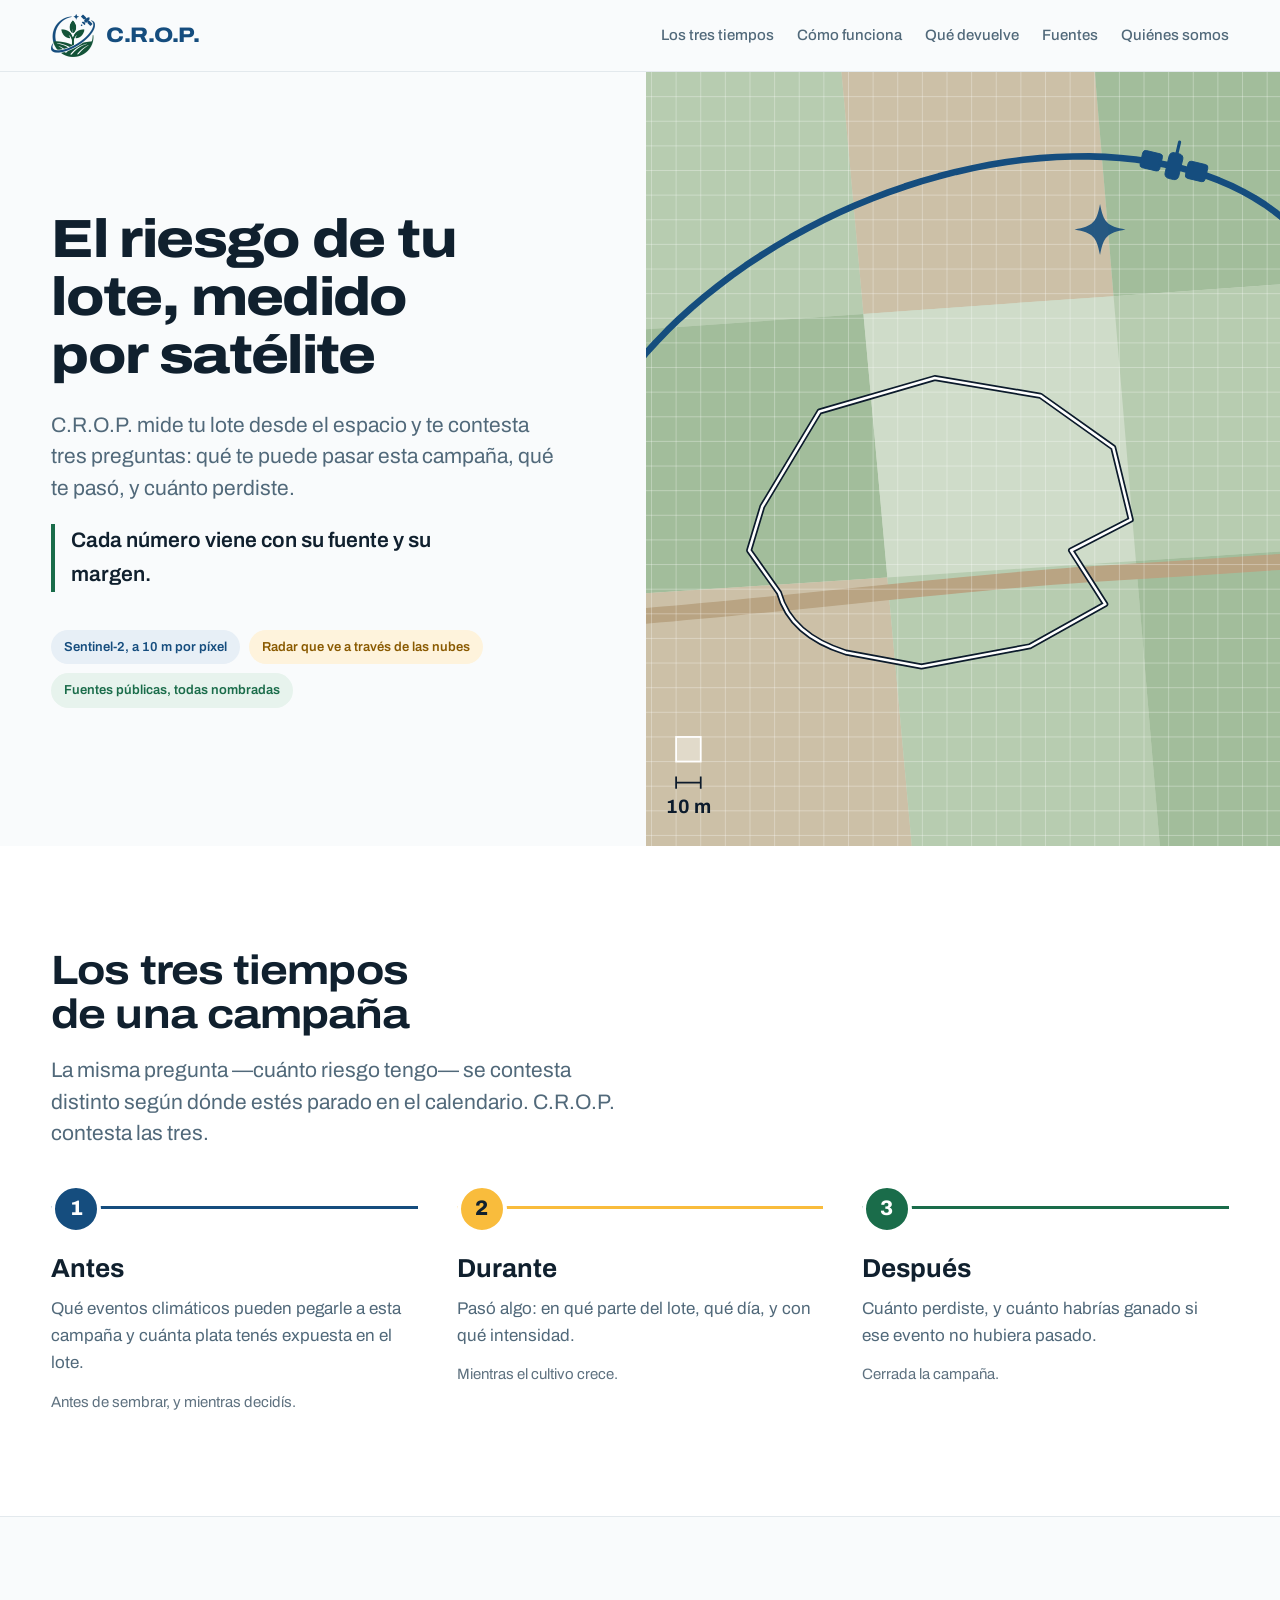
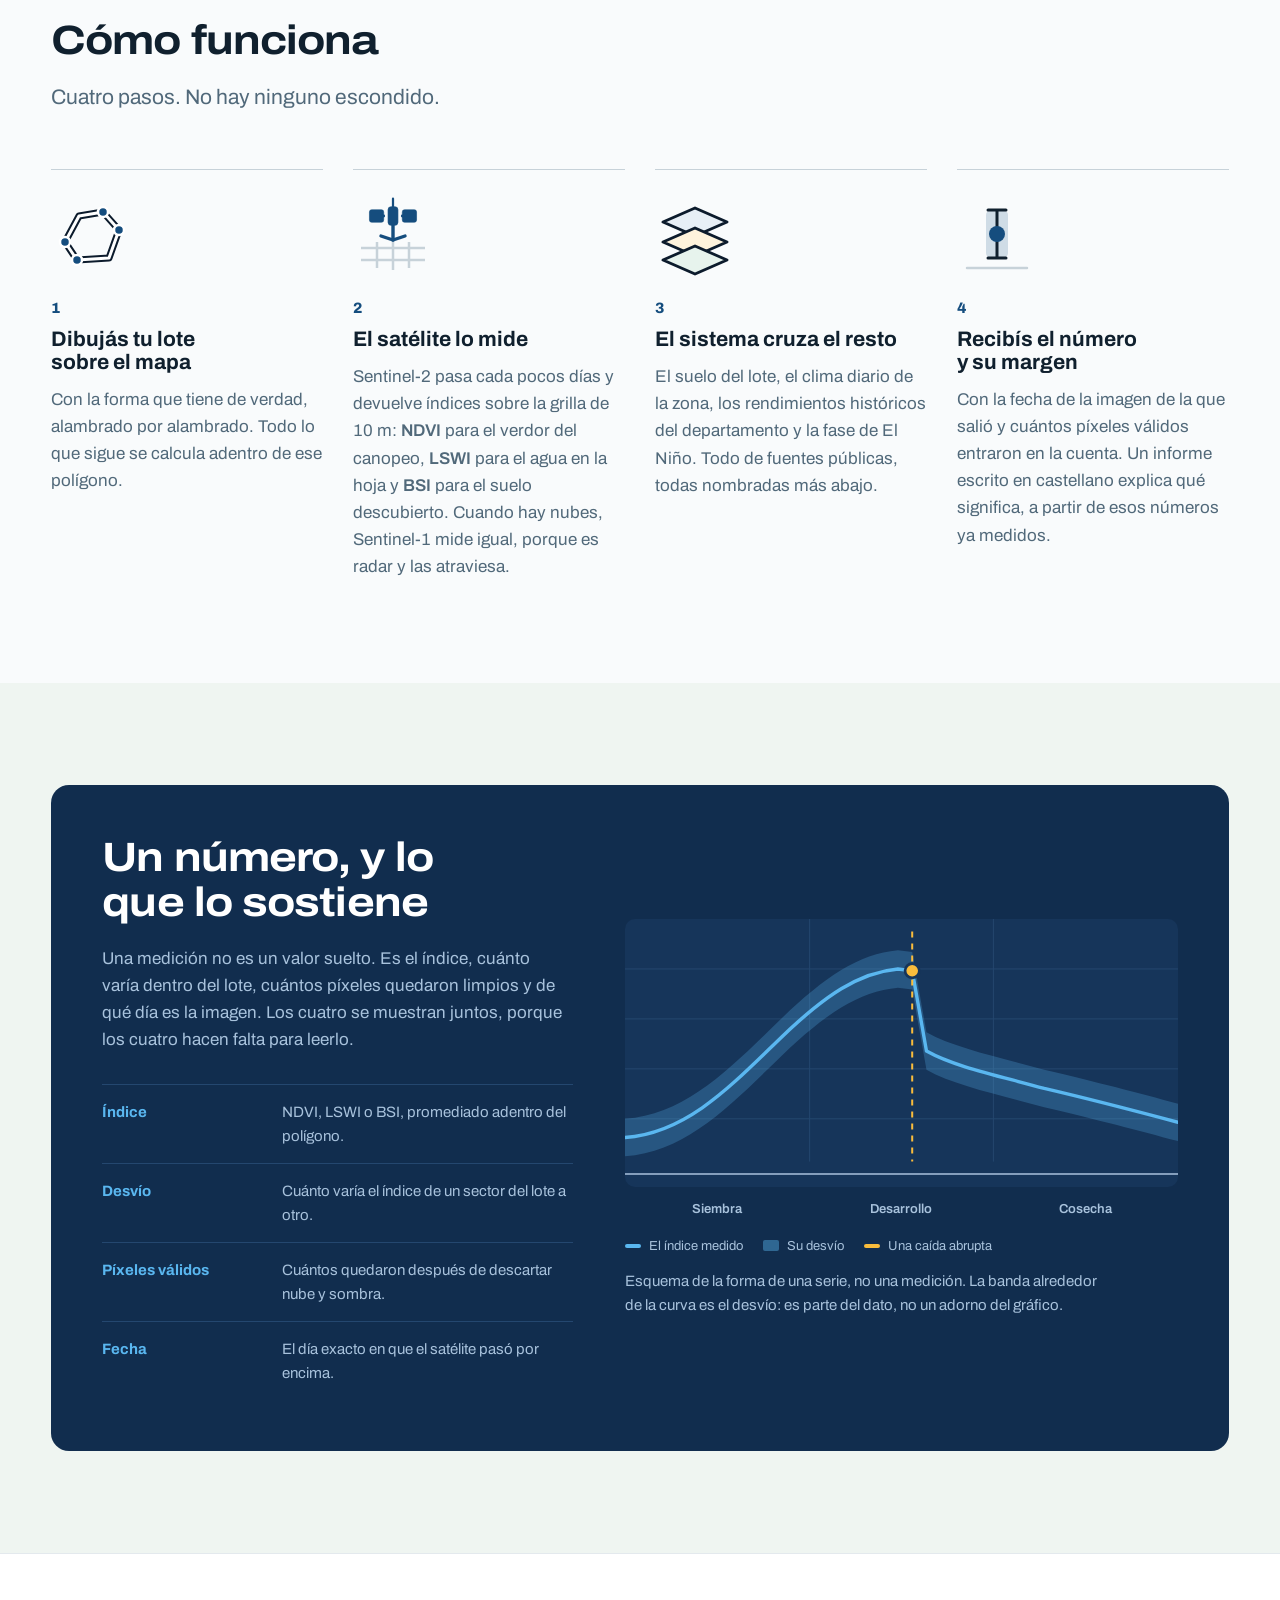
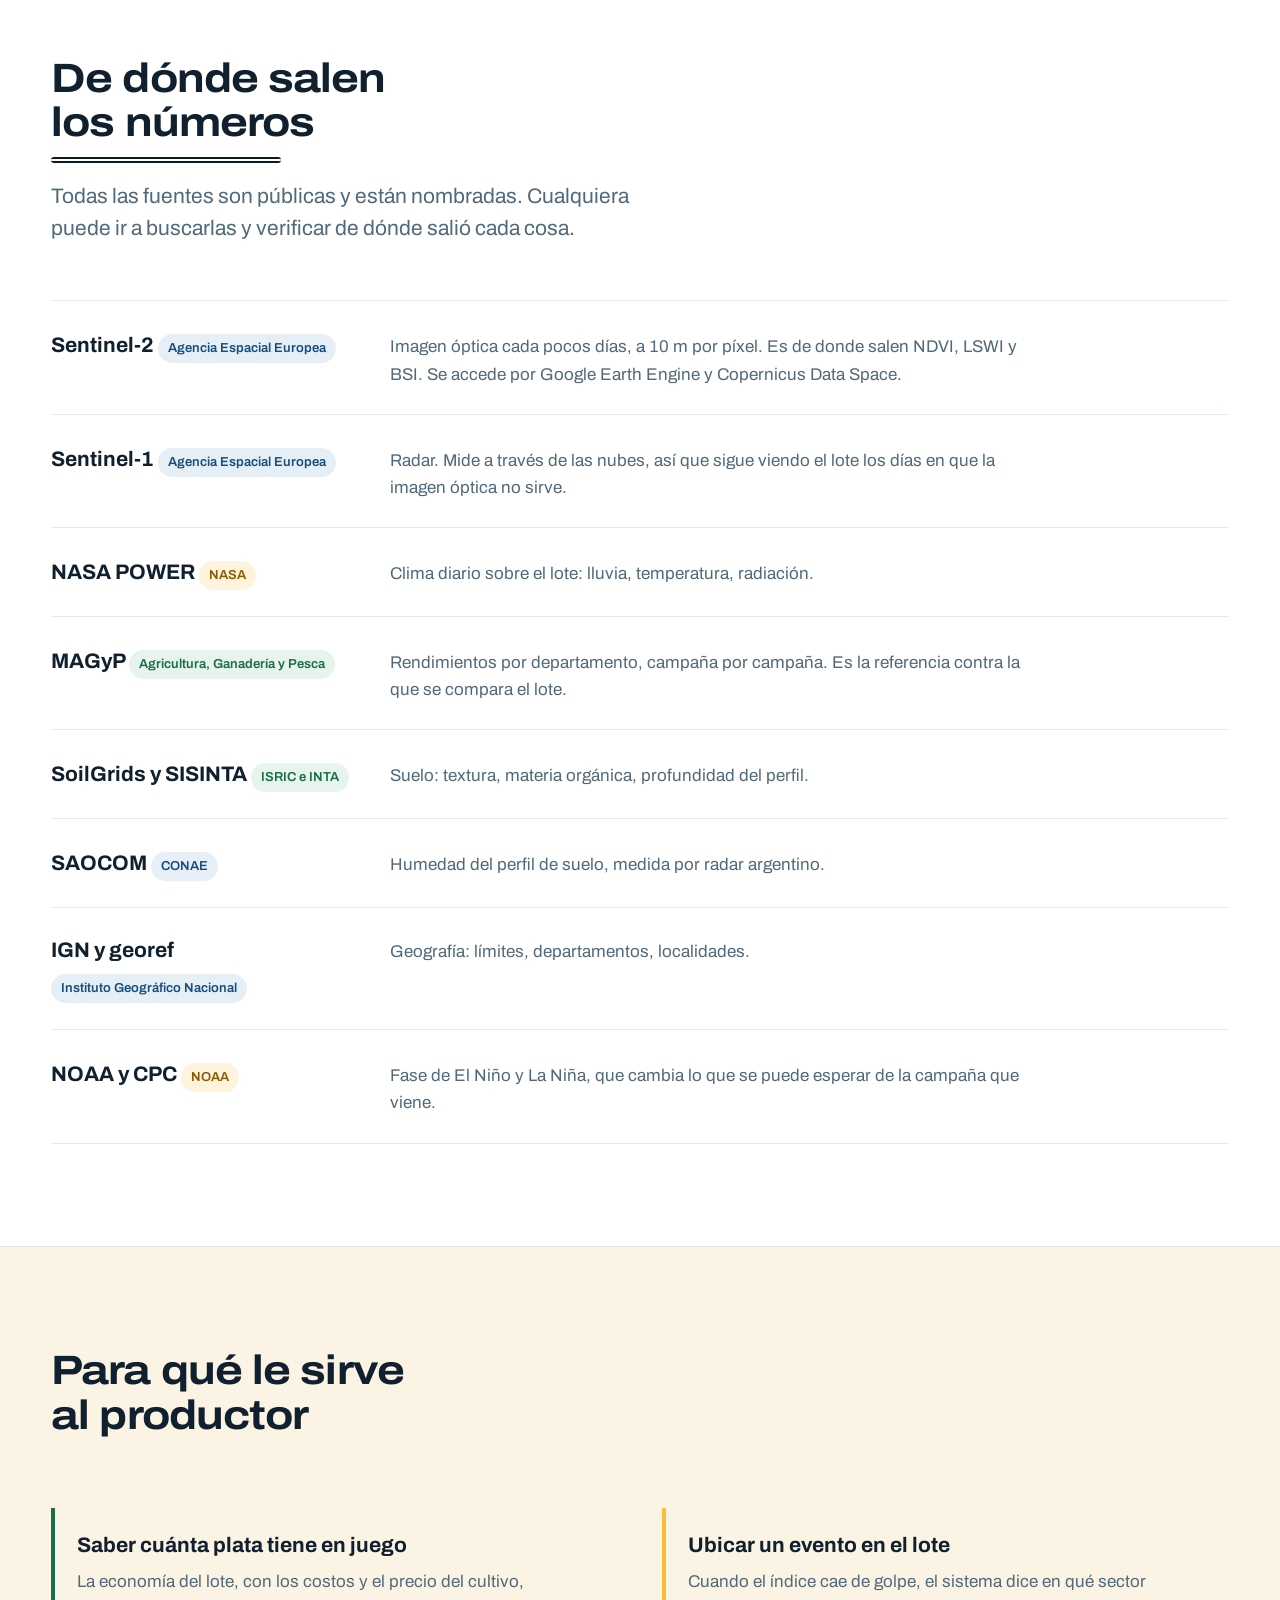
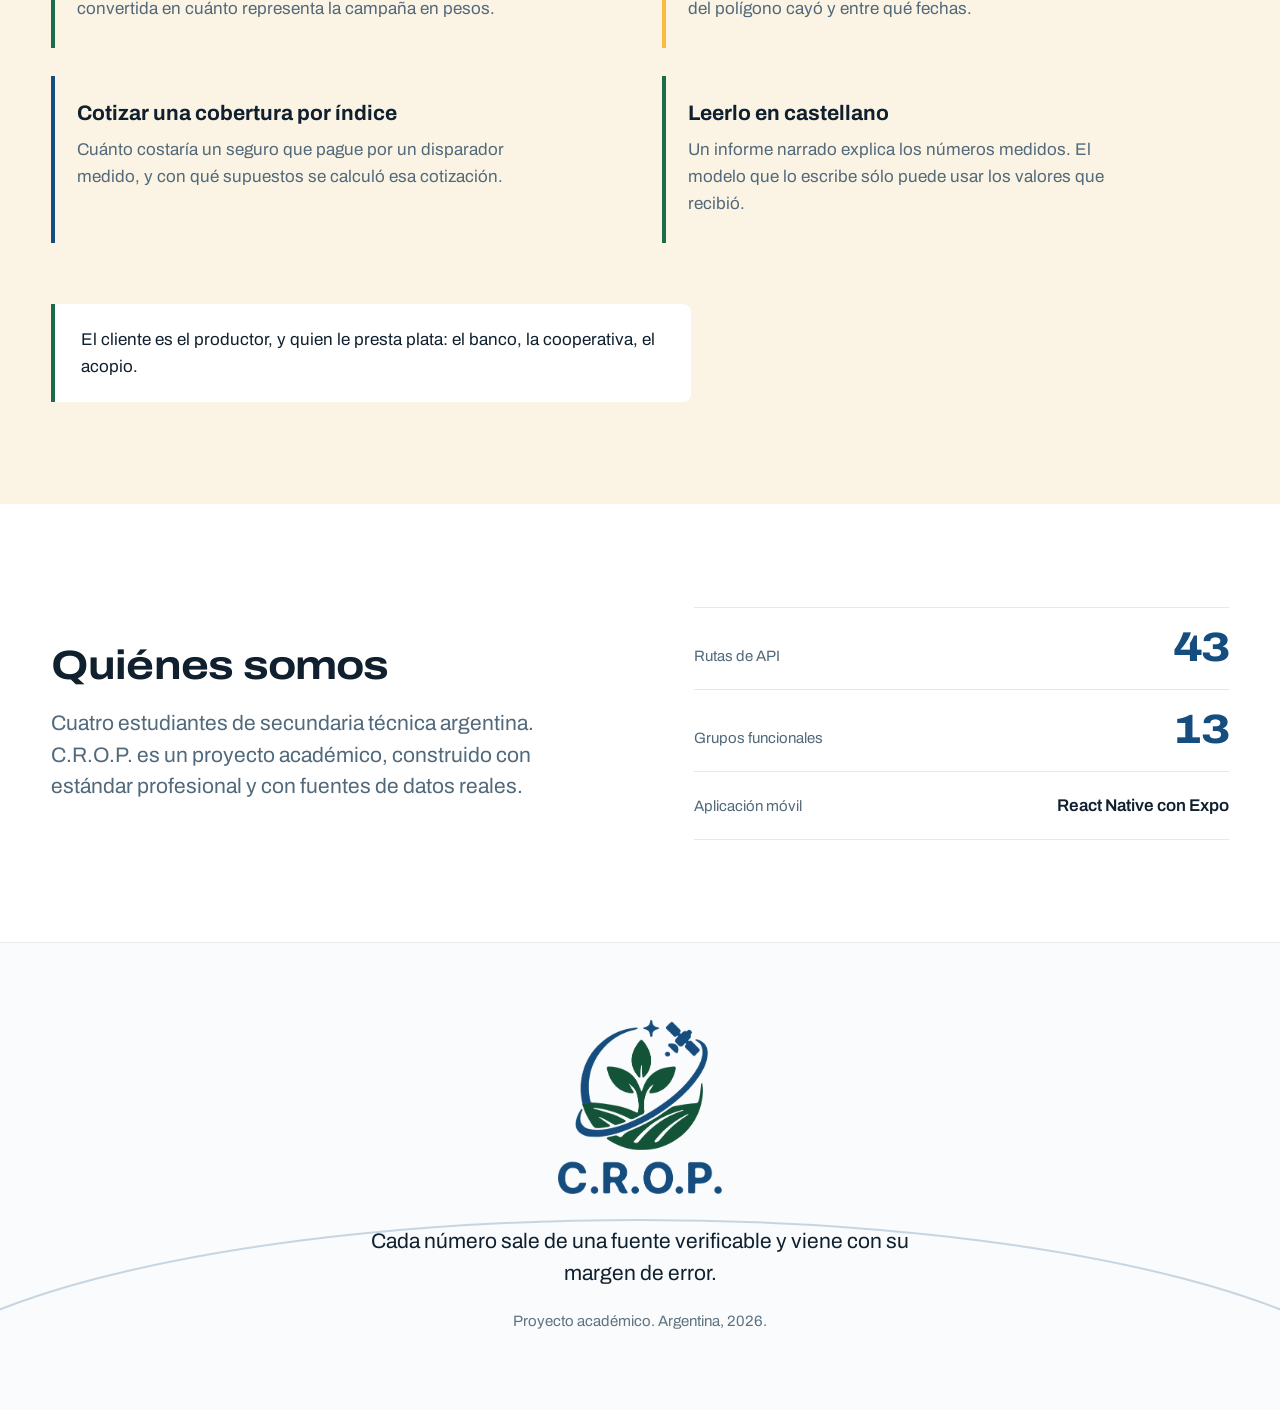
==== commit dde0ccee: "Cablea los logos reales, optimizados y medidos El equipo subió logo-full.png y logo-icon.png. Quedan" ====
--- a/index.html
+++ b/index.html
@@ -19,7 +19,8 @@
 <meta name="twitter:card" content="summary_large_image">
 <meta name="theme-color" content="#112D4E">
 
-<link rel="icon" href="assets/favicon.svg" type="image/svg+xml">
+<link rel="icon" href="assets/favicon.png" type="image/png">
+<link rel="apple-touch-icon" href="assets/favicon.png">
 <link rel="preconnect" href="https://fonts.googleapis.com">
 <link rel="preconnect" href="https://fonts.gstatic.com" crossorigin>
 <link rel="stylesheet" href="https://fonts.googleapis.com/css2?family=Archivo:wdth,wght@62..125,100..900&display=swap">
@@ -33,7 +34,8 @@
 <header class="topbar">
   <div class="shell topbar__in">
     <a class="brand" href="#inicio">
-      <img class="brand__icon" src="assets/logo-icon.png" alt="" width="38" height="38" onerror="this.remove()">
+      <img class="brand__icon" src="assets/logo-mark.png" alt=""
+           width="350" height="344" onerror="this.remove()">
       <span class="brand__word">C.R.O.P.</span>
     </a>
     <nav class="topnav" aria-label="Secciones">
@@ -446,11 +448,11 @@
   </svg>
   <div class="shell pie__in">
     <img class="pie__logo" src="assets/logo-full.png" alt="C.R.O.P."
-         width="128" height="128" loading="lazy" onerror="this.remove()">
+         width="433" height="460" onerror="this.remove()">
     <p class="pie__claim">
       Cada número sale de una fuente verificable y viene con su margen de error.
     </p>
-    <p class="pie__meta"><b>C.R.O.P.</b> — proyecto académico. Argentina, 2026.</p>
+    <p class="pie__meta">Proyecto académico. Argentina, 2026.</p>
   </div>
 </footer>
 
--- a/styles.css
+++ b/styles.css
@@ -164,7 +164,7 @@
 }
 
 .brand{ display:inline-flex; align-items:center; gap:11px; text-decoration:none; color:var(--azul); }
-.brand__icon{ display:block; width:38px; height:38px; border-radius:8px; }
+.brand__icon{ display:block; width:44px; height:auto; }
 .brand__word{ font-size:var(--t4); font-weight:800; }
 .brand:hover .brand__word{ color:var(--tinta); }
 
@@ -510,7 +510,7 @@
 }
 .pie__orbita ellipse{ fill:none; stroke:var(--azul); stroke-width:2; opacity:.22; }
 .pie__in{ position:relative; padding-block:clamp(56px,6vw,92px); text-align:center; }
-.pie__logo{ width:118px; height:auto; margin:0 auto 28px; display:block; }
+.pie__logo{ width:164px; height:auto; margin:0 auto 32px; display:block; }
 .pie__claim{
   font-size:var(--t4); line-height:1.5; max-width:46ch; margin-inline:auto;
   color:var(--tinta);                                              /* 15,96:1 */
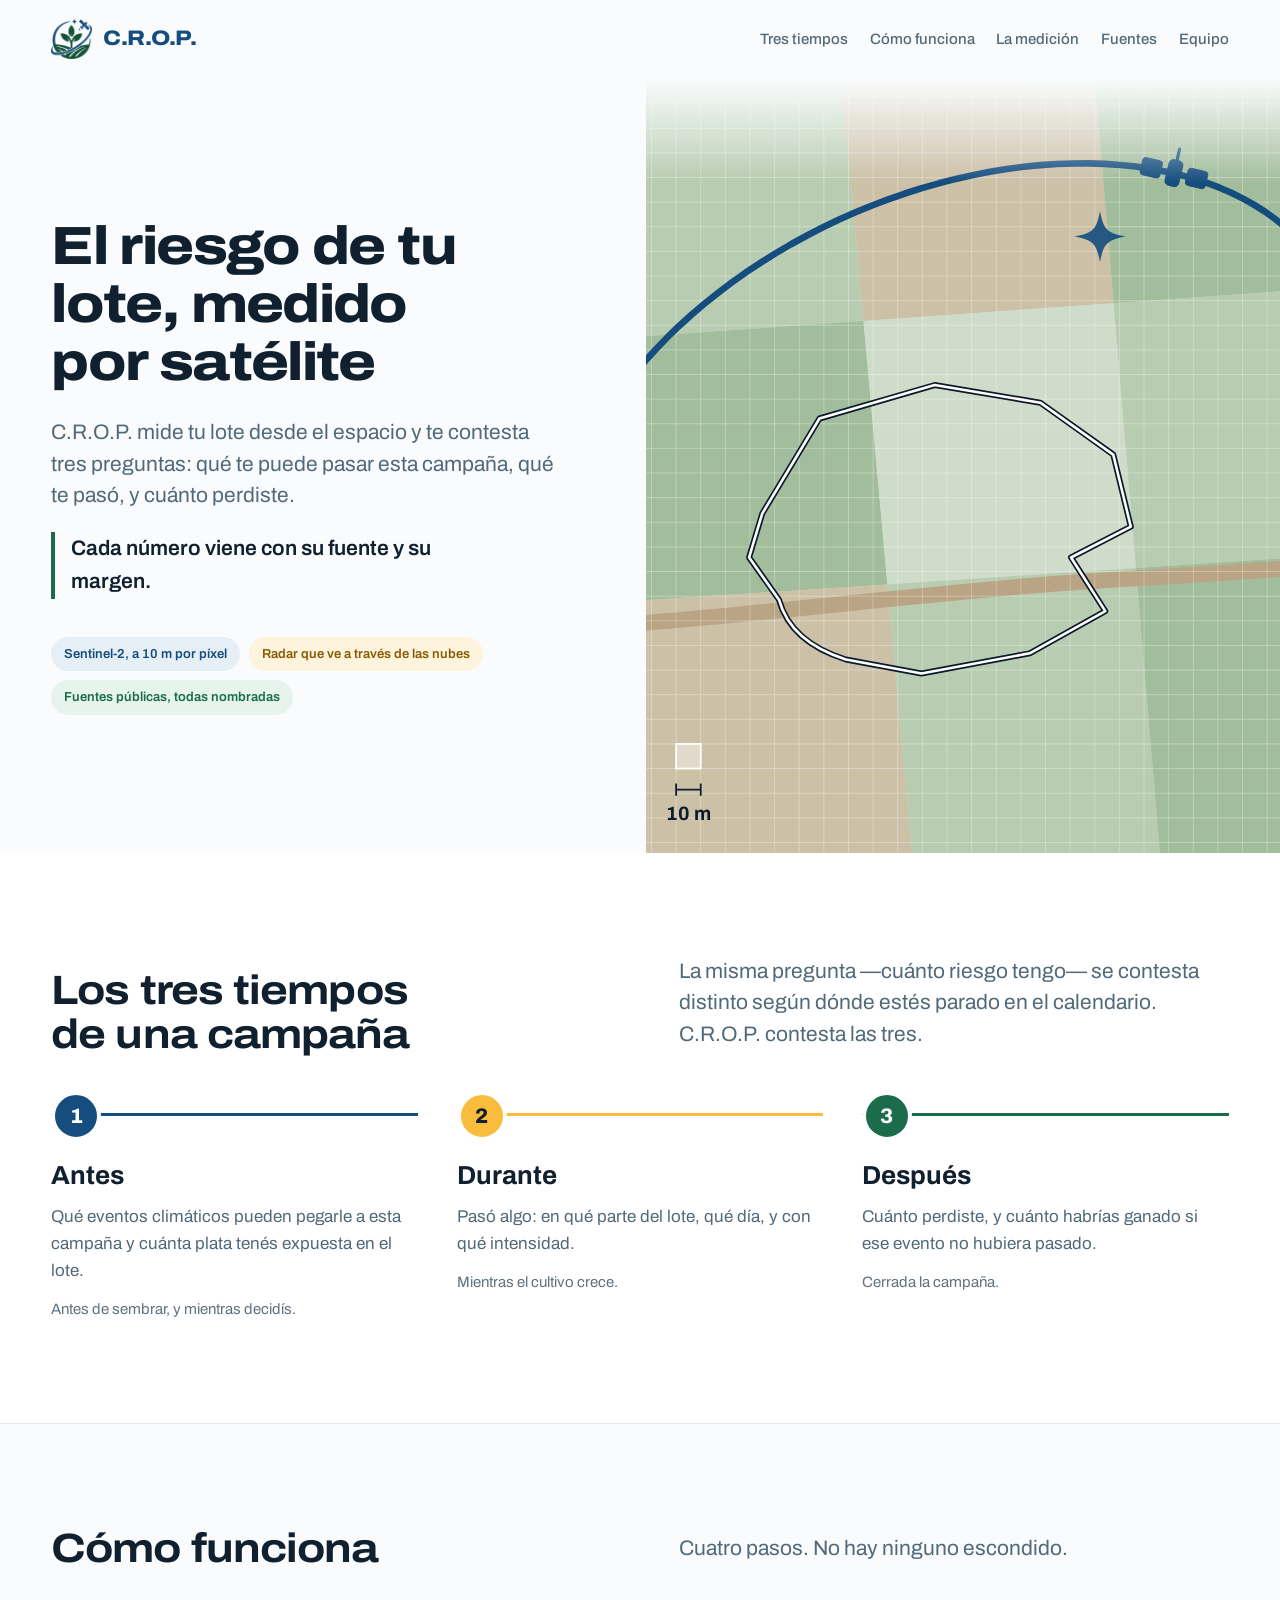
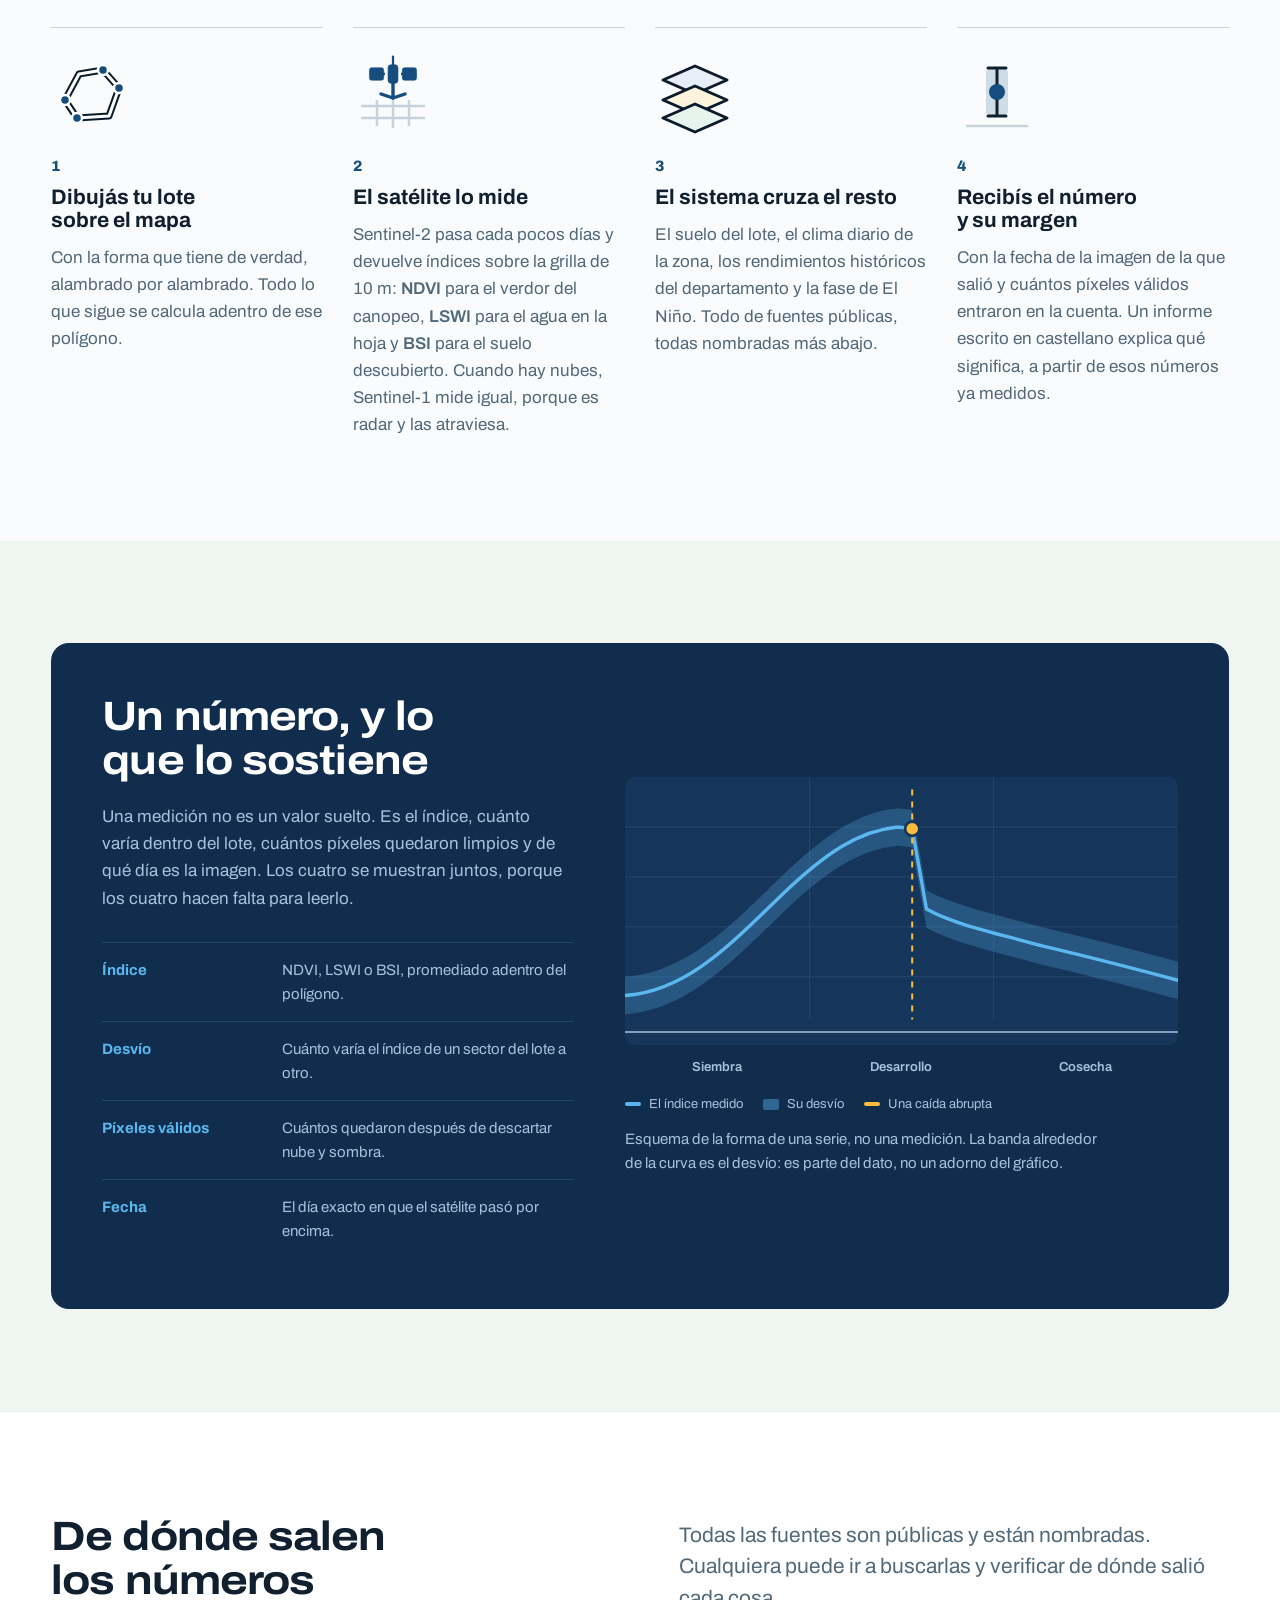
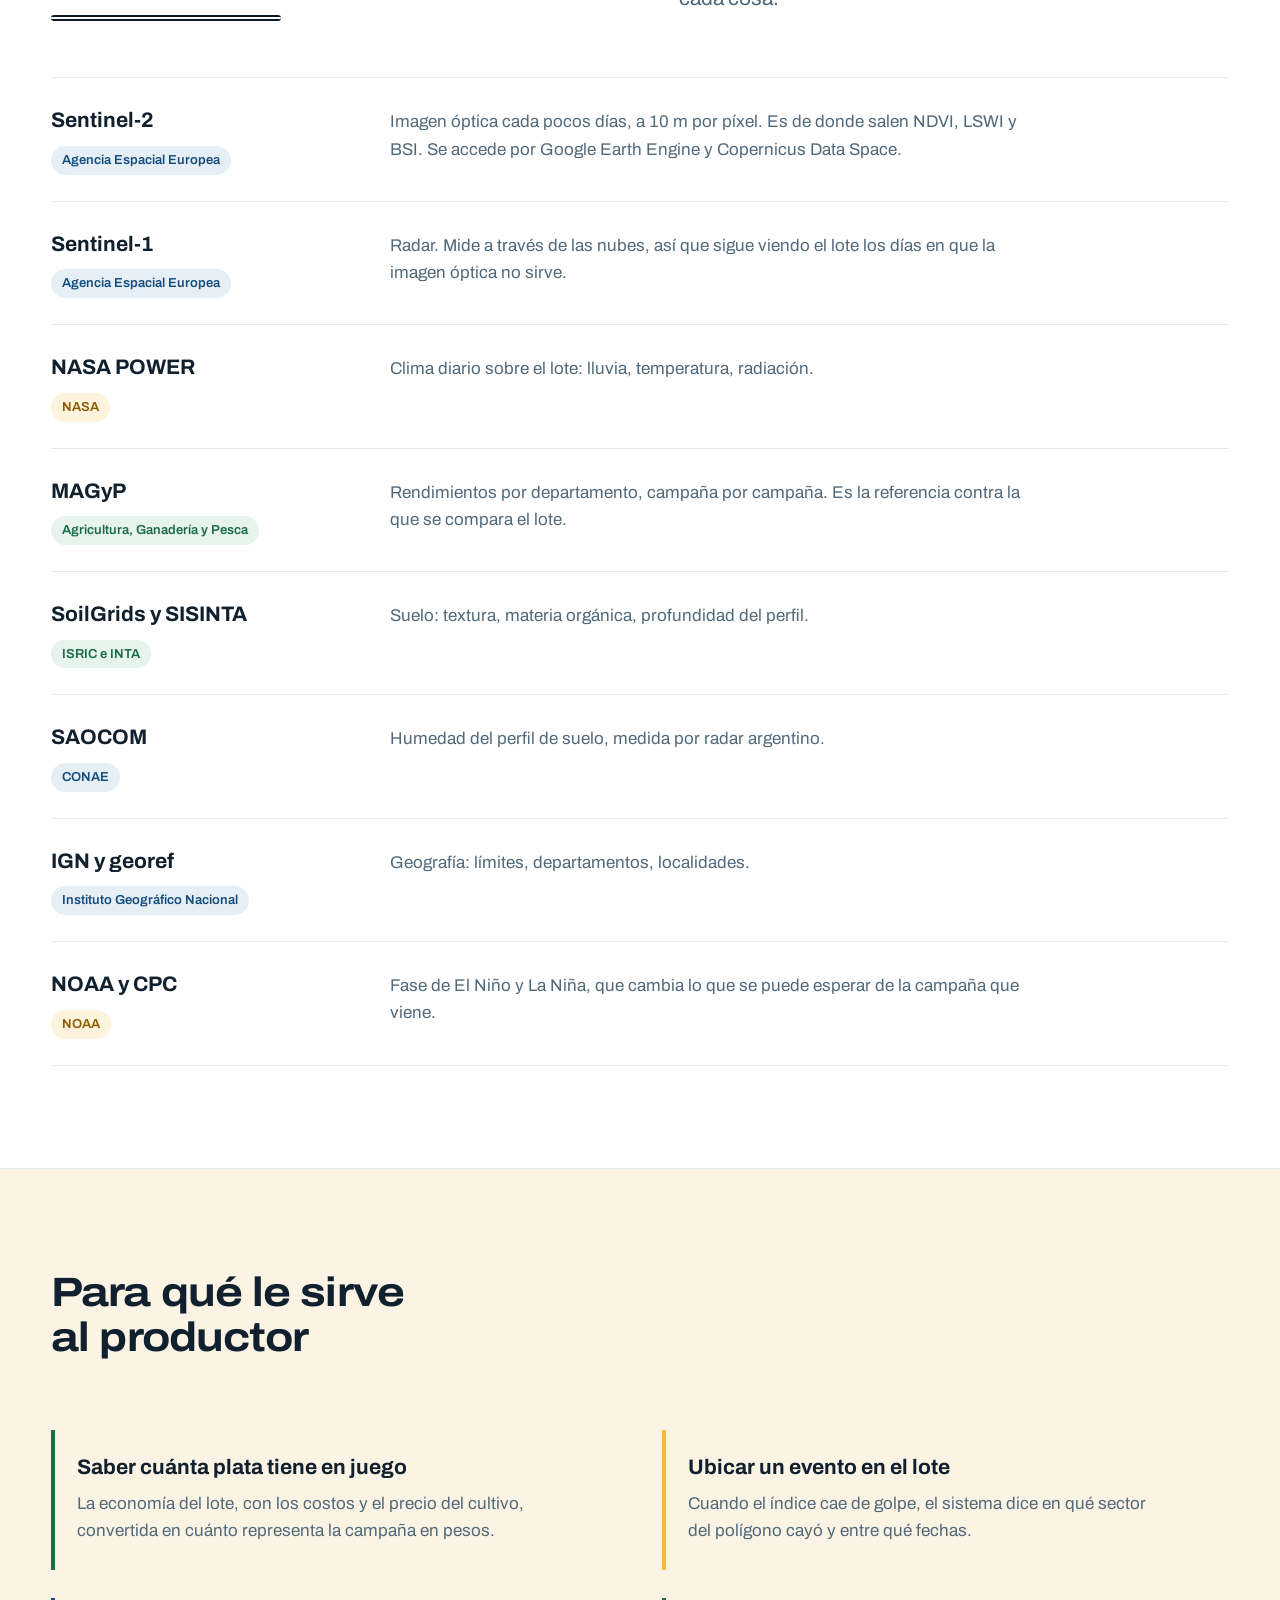
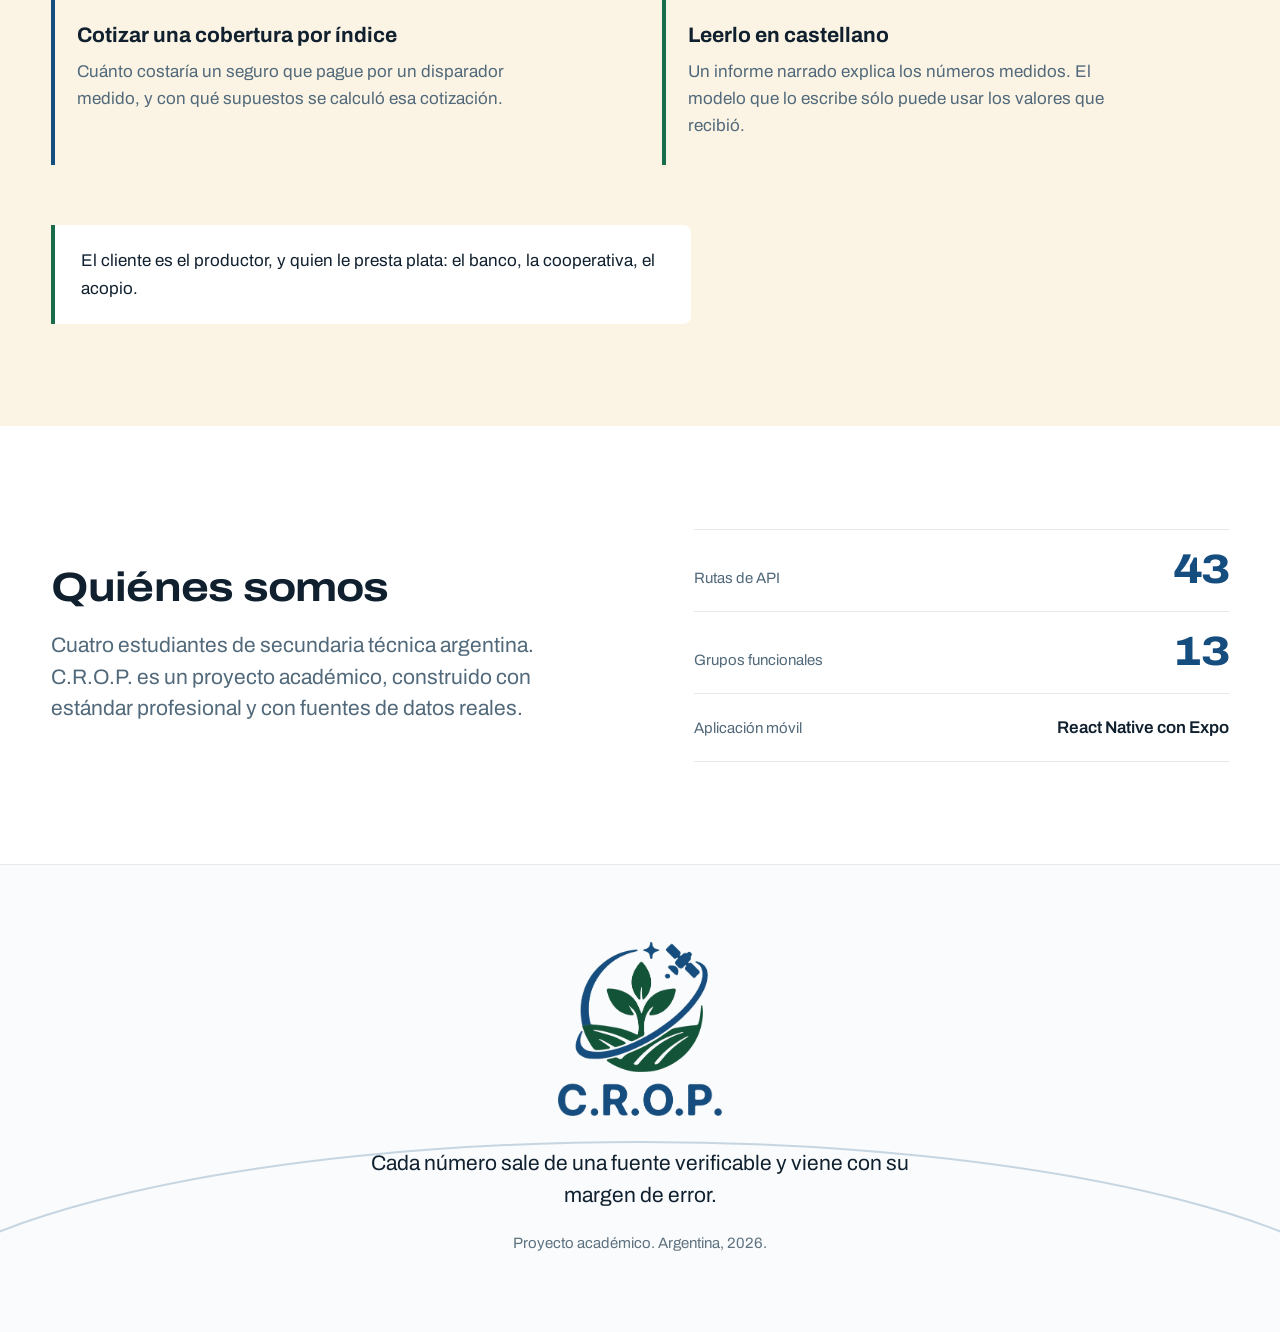
==== commit 3715bd78: "Rehace la barra superior y compone mejor los encabezados La barra era lo que más ruido hacía. Dos ca" ====
--- a/index.html
+++ b/index.html
@@ -31,7 +31,7 @@
 <a class="skip" href="#contenido">Saltar al contenido</a>
 
 <!-- ===================== BARRA SUPERIOR ===================== -->
-<header class="topbar">
+<header class="topbar" id="topbar">
   <div class="shell topbar__in">
     <a class="brand" href="#inicio">
       <img class="brand__icon" src="assets/logo-mark.png" alt=""
@@ -39,11 +39,11 @@
       <span class="brand__word">C.R.O.P.</span>
     </a>
     <nav class="topnav" aria-label="Secciones">
-      <a href="#tiempos">Los tres tiempos</a>
+      <a href="#tiempos">Tres tiempos</a>
       <a href="#como">Cómo funciona</a>
-      <a href="#medicion">Qué devuelve</a>
+      <a href="#medicion">La medición</a>
       <a href="#fuentes">Fuentes</a>
-      <a href="#equipo">Quiénes somos</a>
+      <a href="#equipo">Equipo</a>
     </nav>
   </div>
 </header>
@@ -456,5 +456,55 @@
   </div>
 </footer>
 
+
+<script>
+// Dos cosas, las dos propias y sin dependencias.
+// 1. Al tope de la página la barra se deja lisa, sin filete ni desenfoque, así
+//    no queda una línea cortando el dibujo del hero. El estado por defecto del
+//    CSS es el contrario, el que despega la barra del contenido, para que sin
+//    JS igual se vea bien.
+// 2. El link de la sección que estás mirando queda marcado.
+(function () {
+  var barra = document.getElementById('topbar');
+  var links = [].slice.call(document.querySelectorAll('.topnav a'));
+  var marcar = function (id) {
+    links.forEach(function (a) {
+      var activo = a.getAttribute('href') === '#' + id;
+      a.classList.toggle('es-actual', activo);
+      if (activo) { a.setAttribute('aria-current', 'true'); }
+      else { a.removeAttribute('aria-current'); }
+    });
+  };
+
+  var pedido = false;
+  var alScrollear = function () {
+    if (pedido) { return; }
+    pedido = true;
+    requestAnimationFrame(function () {
+      barra.classList.toggle('esta-en-el-tope', window.scrollY <= 24);
+      pedido = false;
+    });
+  };
+  addEventListener('scroll', alScrollear, { passive: true });
+  alScrollear();
+
+  if (!('IntersectionObserver' in window)) { return; }
+  var vistas = {};
+  var obs = new IntersectionObserver(function (entradas) {
+    entradas.forEach(function (e) { vistas[e.target.id] = e.intersectionRatio; });
+    var mejor = null, max = 0;
+    Object.keys(vistas).forEach(function (id) {
+      if (vistas[id] > max) { max = vistas[id]; mejor = id; }
+    });
+    marcar(max > 0 ? mejor : null);
+  }, { threshold: [0, 0.25, 0.5, 0.75, 1], rootMargin: '-84px 0px -55% 0px' });
+
+  links.forEach(function (a) {
+    var s = document.querySelector(a.getAttribute('href'));
+    if (s) { obs.observe(s); }
+  });
+})();
+</script>
+
 </body>
 </html>
--- a/styles.css
+++ b/styles.css
@@ -16,6 +16,8 @@
   --azul:         #154D7E;   /* Órbita & Datos        — 8,45:1 sobre --bg    */
   --ambar:        #F9BC3C;   /* Predicción & Alerta                          */
   --bg:           #F9FBFC;   /* Fondo & Claridad                             */
+  --bg-velo:      rgba(249,251,252,.86);  /* el mismo fondo, translúcido, para
+                                la barra ya scrolleada                        */
 
   /* El ámbar de marca como TINTA SOBRE CLARO da 1,65:1: ilegible, y no se usa
      así en ningún lado. Tiene dos empleos legítimos, los dos medidos:
@@ -153,28 +155,78 @@
    Barra superior
    ========================================================================== */
 
+/* El estado por defecto es el seguro —velo translúcido, filete y sombra—, así
+   que si el JS no corre la barra igual se despega del contenido que le pasa
+   por abajo. Recién cuando el JS confirma que estamos al tope se la deja lisa,
+   para que nada corte el dibujo del hero. */
 .topbar{
   position:sticky; top:0; z-index:30;
+  background:var(--bg-velo);
+  -webkit-backdrop-filter:saturate(180%) blur(14px);
+  backdrop-filter:saturate(180%) blur(14px);
+  border-bottom:1px solid var(--borde);
+  box-shadow:0 1px 10px rgb(16 32 46 / .05);
+  transition:background-color .2s ease, border-color .2s ease, box-shadow .2s ease;
+}
+.topbar.esta-en-el-tope{
   background:var(--bg);
-  border-bottom:1px solid var(--borde);
-}
+  -webkit-backdrop-filter:none;
+  backdrop-filter:none;
+  border-bottom-color:transparent;
+  box-shadow:none;
+}
+
 .topbar__in{
   display:flex; align-items:center; justify-content:space-between;
-  gap:24px; flex-wrap:wrap; padding-block:14px;
-}
-
-.brand{ display:inline-flex; align-items:center; gap:11px; text-decoration:none; color:var(--azul); }
-.brand__icon{ display:block; width:44px; height:auto; }
+  gap:clamp(16px,2.4vw,40px);
+  padding-block:clamp(13px,1.5vw,19px);
+}
+
+.brand{
+  display:inline-flex; align-items:center; gap:11px;
+  text-decoration:none; color:var(--azul); flex:0 0 auto;
+}
+.brand__icon{ display:block; width:clamp(38px,3.2vw,46px); height:auto; }
 .brand__word{ font-size:var(--t4); font-weight:800; }
 .brand:hover .brand__word{ color:var(--tinta); }
 
-.topnav{ display:flex; gap:clamp(13px,1.8vw,30px); flex-wrap:wrap; }
+/* En pantallas chicas la nav corre en horizontal en vez de partirse en dos
+   filas: así la barra no se come el 21 % de la pantalla del teléfono. */
+.topnav{
+  display:flex; gap:clamp(14px,1.7vw,30px);
+  min-width:0; overflow-x:auto; overscroll-behavior-inline:contain;
+  scrollbar-width:none; -ms-overflow-style:none;
+  padding-block:2px;
+  -webkit-mask-image:linear-gradient(to right,transparent,#000 14px,#000 calc(100% - 14px),transparent);
+          mask-image:linear-gradient(to right,transparent,#000 14px,#000 calc(100% - 14px),transparent);
+}
+.topnav::-webkit-scrollbar{ display:none; }
+@media (min-width:900px){
+  .topnav{ overflow:visible; -webkit-mask-image:none; mask-image:none; }
+}
+
 .topnav a{
+  position:relative; white-space:nowrap; flex:0 0 auto;
   color:var(--tinta-2);            /* 5,54:1 */
   font-size:var(--t2); font-weight:500; text-decoration:none;
-  padding-block:5px; border-bottom:2px solid transparent;
-}
-.topnav a:hover{ color:var(--tinta); border-bottom-color:var(--verde); }
+  padding-block:6px;
+}
+/* el subrayado crece desde el centro, y se queda puesto en la sección actual */
+.topnav a::after{
+  content:""; position:absolute; left:0; right:0; bottom:0; height:2px;
+  border-radius:2px; background:var(--verde);
+  transform:scaleX(0); transform-origin:center;
+  transition:transform .18s ease;
+}
+.topnav a:hover{ color:var(--tinta); }
+.topnav a:hover::after{ transform:scaleX(1); }
+.topnav a.es-actual{ color:var(--tinta); font-weight:600; }
+.topnav a.es-actual::after{ transform:scaleX(1); }
+
+/* con barra fija, los anchors tienen que frenar más abajo para no quedar
+   tapados: alto de la barra más un respiro */
+:target,
+#inicio,#tiempos,#como,#medicion,#fuentes,#equipo{ scroll-margin-top:96px; }
 
 /* =============================================================================
    Hero — a dos columnas, con el campo sangrando hasta el borde de la ventana
@@ -215,6 +267,15 @@
 .chip--verde{ background:var(--est-verde); color:var(--verde);       } /* 5,61:1 */
 
 .hero__fig{ position:relative; aspect-ratio:1 / 1; }
+
+/* El borde de arriba del dibujo se disuelve en el fondo en vez de cortarse
+   contra la barra a 90°. El velo es opaco donde apoya la barra, así el
+   contraste de la nav sigue siendo exactamente el medido. */
+.hero__fig::after{
+  content:""; position:absolute; inset:0 0 auto 0; height:clamp(60px,9vw,104px);
+  background:linear-gradient(to bottom, var(--bg) 0%, transparent 100%);
+  pointer-events:none; z-index:2;
+}
 .campo{ position:absolute; inset:0; width:100%; height:100%; }
 
 @media (min-width:1000px){
@@ -289,6 +350,20 @@
 .sec__sub{
   margin-top:18px; font-size:var(--t4); line-height:1.5;
   color:var(--tinta-2);            /* 5,54:1 sobre --bg · 5,75:1 sobre blanco */
+}
+
+/* En pantalla ancha el encabezado se abre a dos columnas: el título a la
+   izquierda y la bajada a la derecha, apoyados sobre la misma línea de base.
+   Si no, el título vive en el 40 % izquierdo y deja media pantalla vacía. */
+@media (min-width:900px){
+  .sec{
+    max-width:none;
+    display:grid; align-items:end;
+    grid-template-columns:minmax(0,1.04fr) minmax(0,1fr);
+    gap:clamp(32px,4.4vw,88px);
+  }
+  .sec__title{ max-width:18ch; }
+  .sec__sub{ margin-top:0; padding-bottom:7px; max-width:46ch; }
 }
 
 /* El casing otra vez, como subrayado del título de la sección que sostiene
@@ -448,10 +523,13 @@
 .libro dt{ font-size:var(--t4); font-weight:700; }
 .libro dd{ color:var(--tinta-2); max-width:66ch; }   /* 5,75:1 sobre blanco */
 
+.libro dt{ display:flex; flex-direction:column; align-items:flex-start; gap:8px; }
+/* la etiqueta siempre debajo del nombre: si va en línea, las largas bajan
+   solas y las filas quedan desparejas */
 .tag{
-  display:inline-block; margin-top:7px;
+  display:block; width:fit-content;
   font-size:var(--t1); font-weight:600;
-  padding:4px 10px; border-radius:100px;
+  padding:4px 11px; border-radius:100px;
 }
 .tag--azul { background:var(--est-azul);  color:var(--azul);        } /* 7,55:1 */
 .tag--ambar{ background:var(--est-ambar); color:var(--ambar-tinta); } /* 5,38:1 */
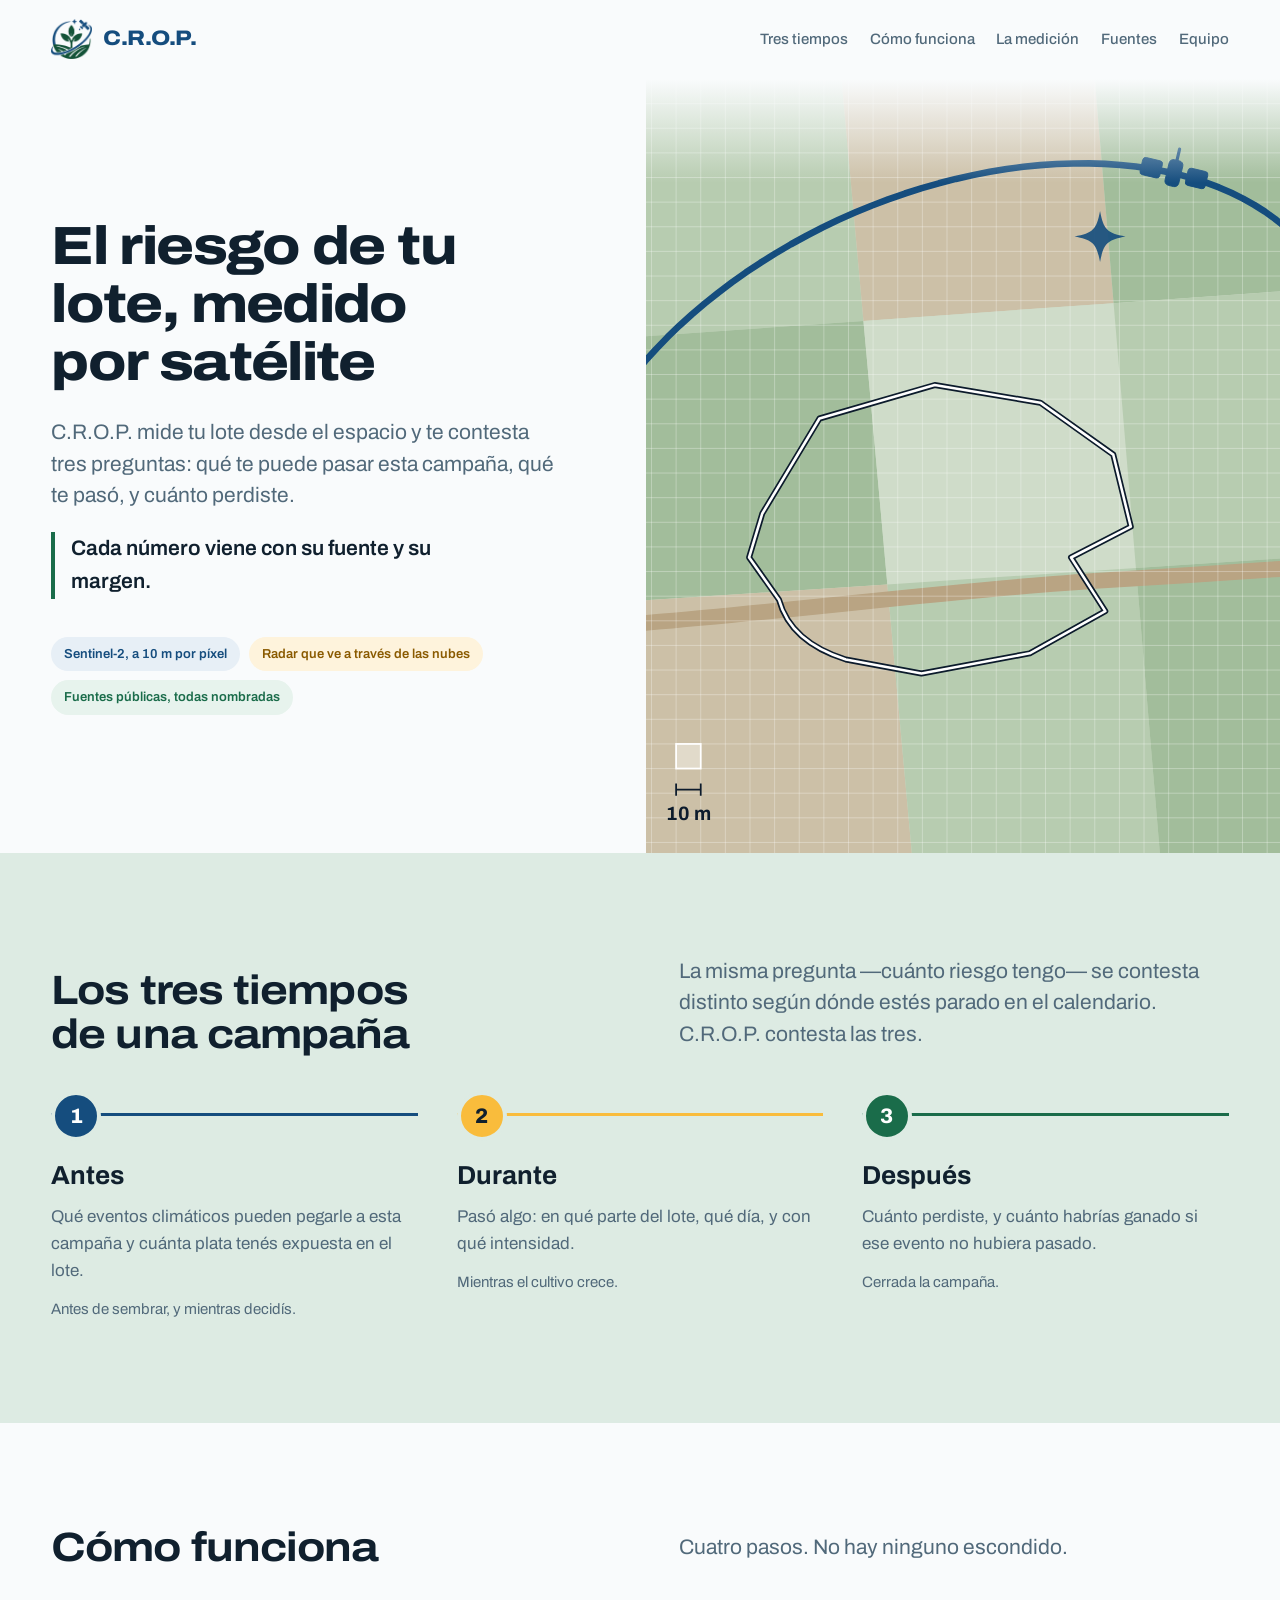
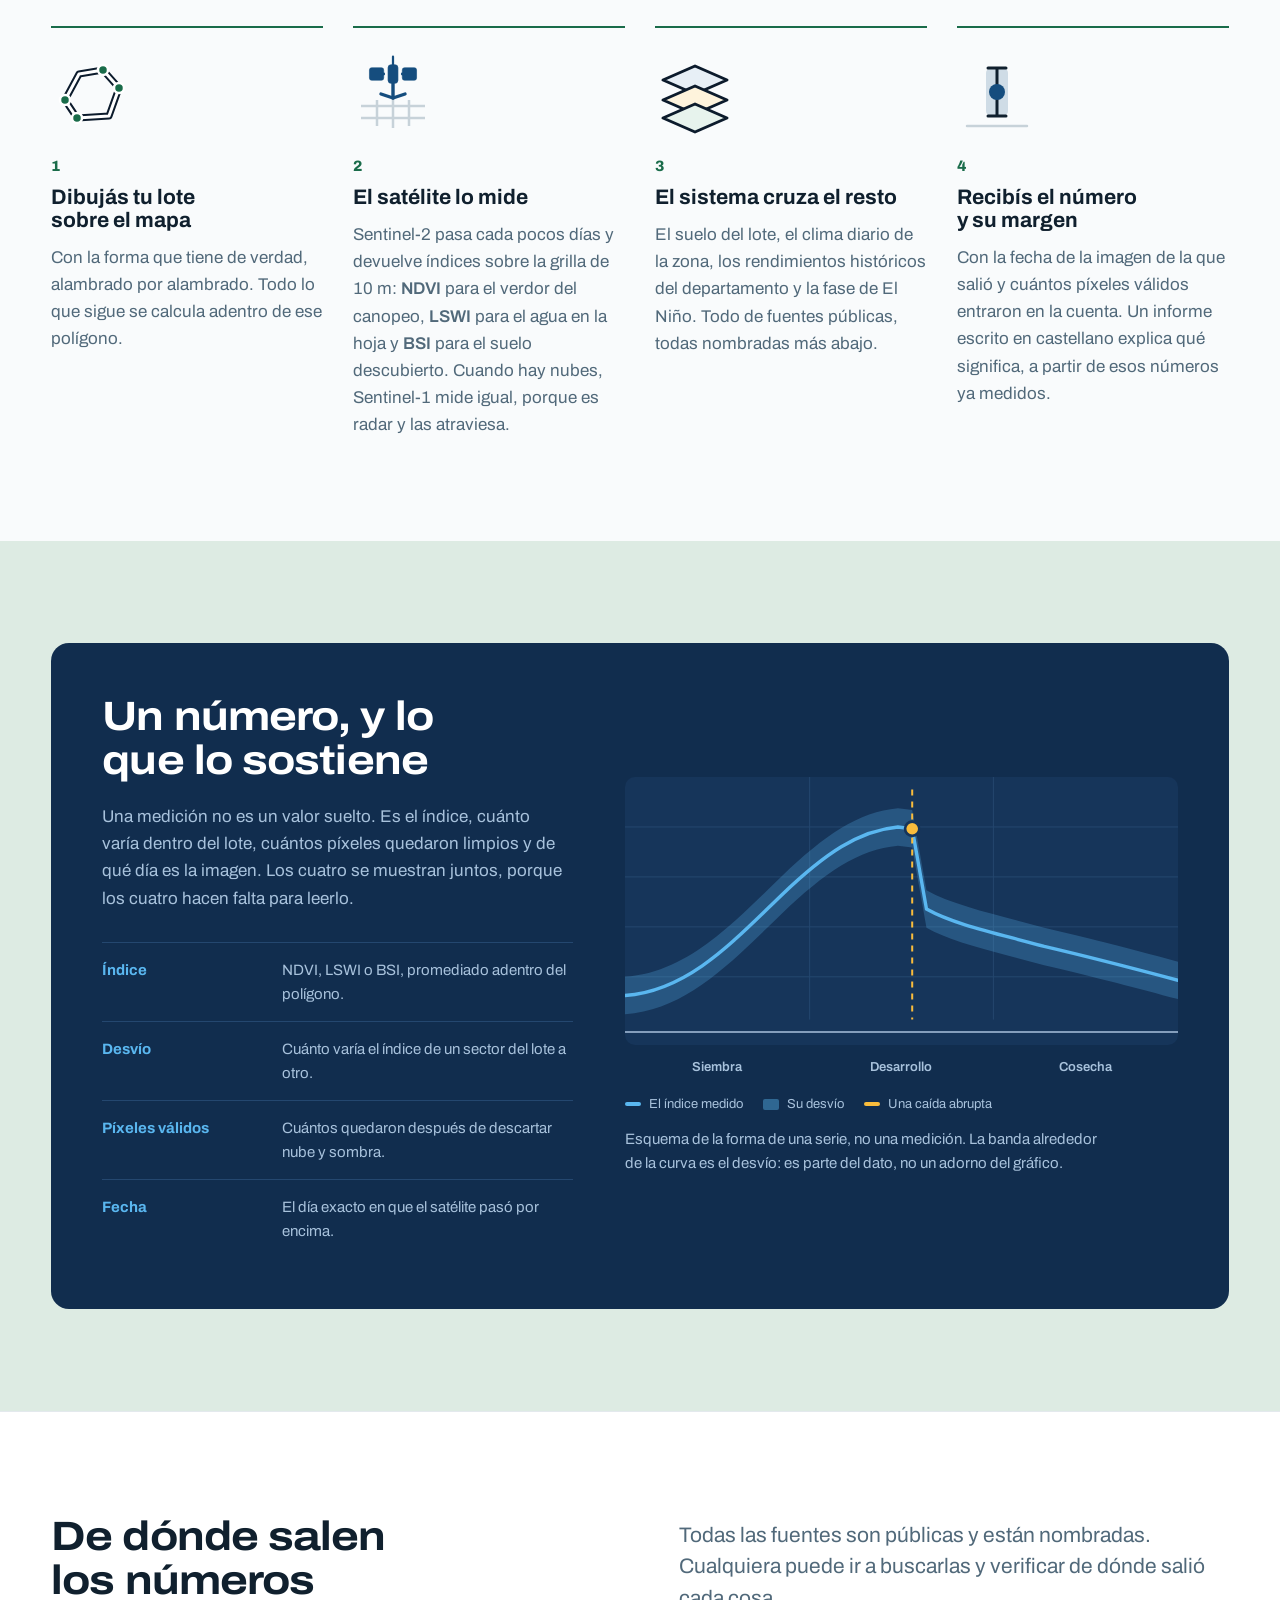
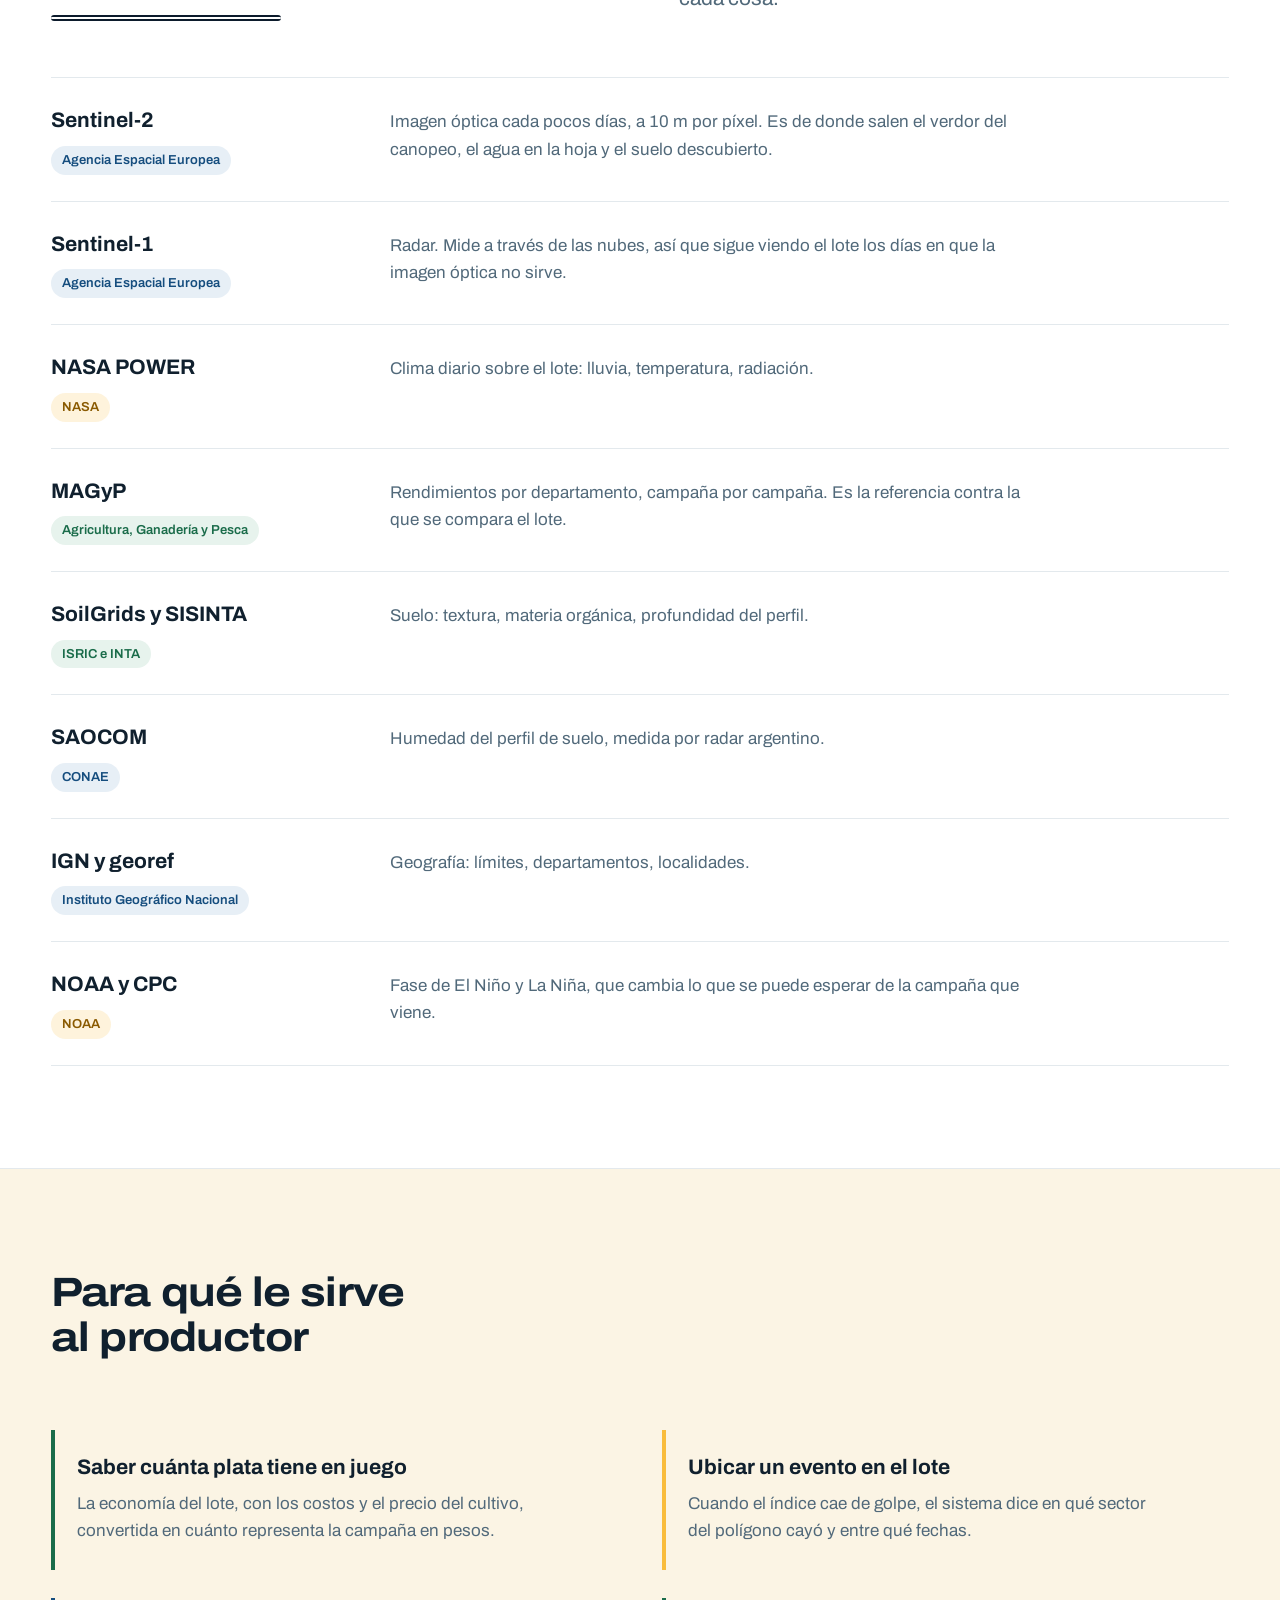
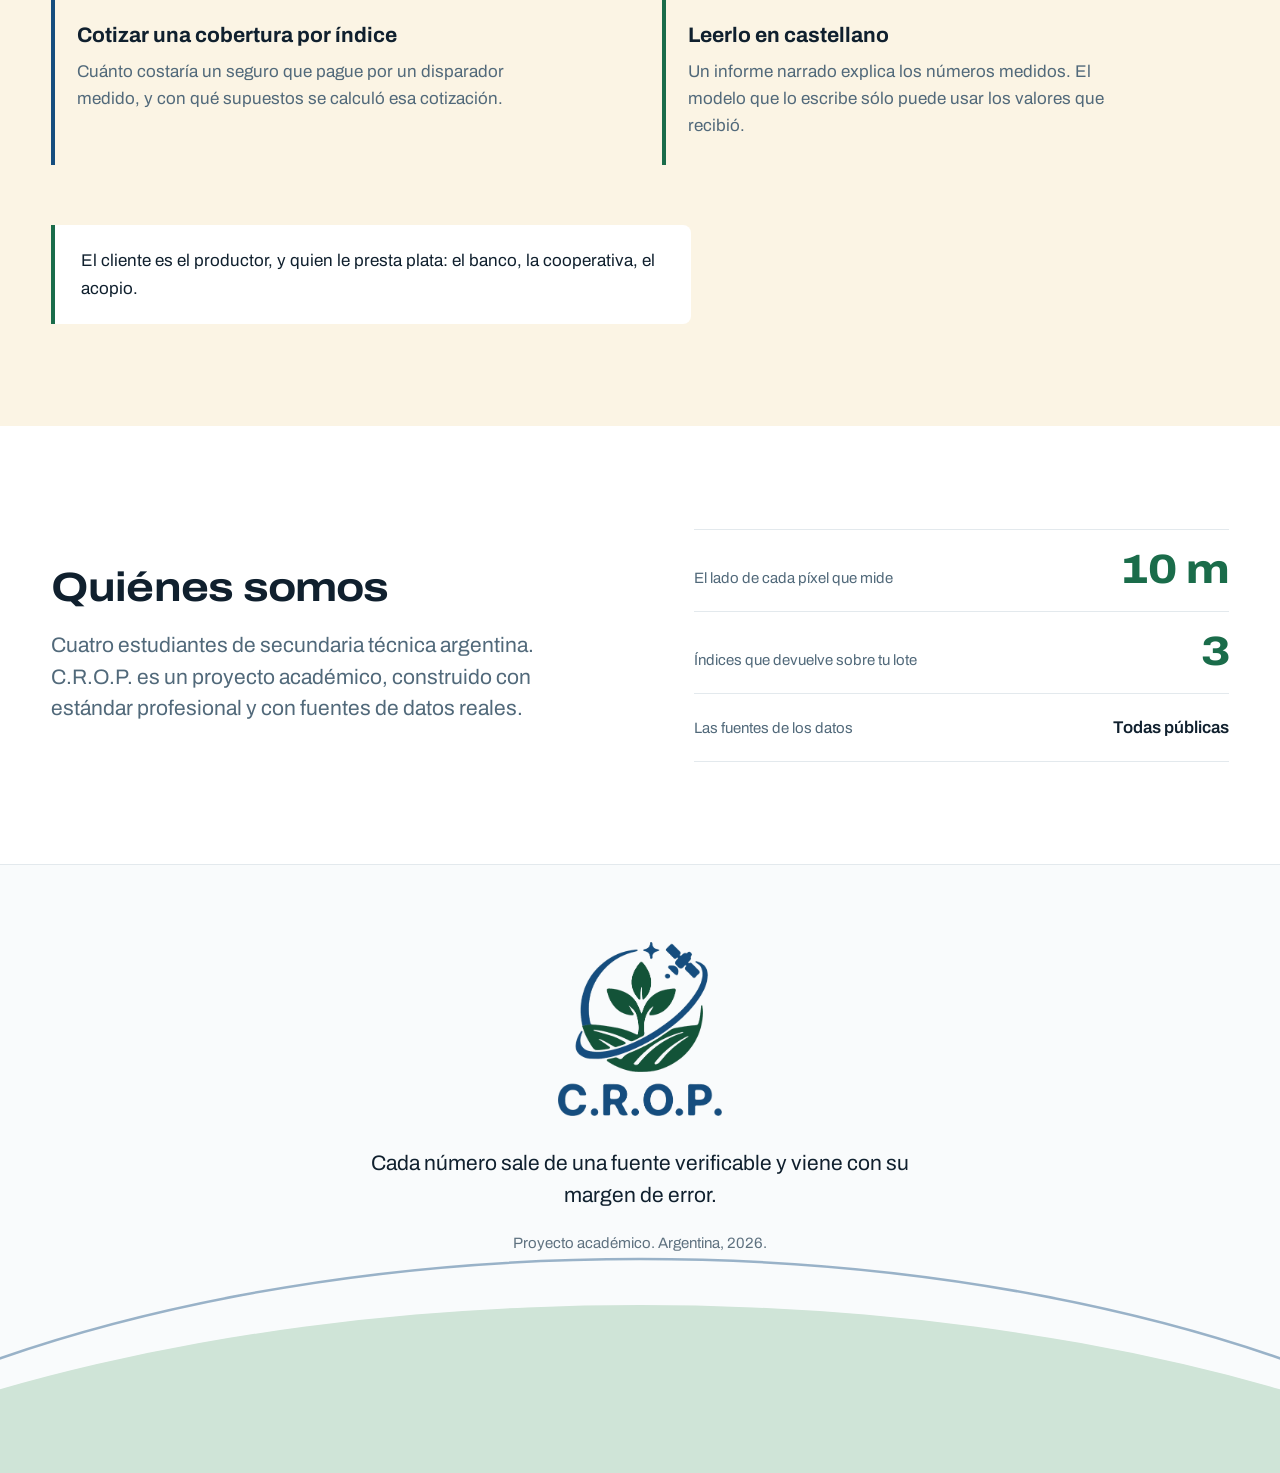
==== commit 86cf1b5c: "Saca la línea del pie, sube el verde y quita el detalle técnico La línea rara del pie Era el arco de" ====
--- a/index.html
+++ b/index.html
@@ -348,8 +348,8 @@
       <dl class="libro">
         <div class="libro__r">
           <dt>Sentinel-2 <span class="tag tag--azul">Agencia Espacial Europea</span></dt>
-          <dd>Imagen óptica cada pocos días, a 10 m por píxel. Es de donde salen NDVI,
-              LSWI y BSI. Se accede por Google Earth Engine y Copernicus Data Space.</dd>
+          <dd>Imagen óptica cada pocos días, a 10 m por píxel. Es de donde salen el
+              verdor del canopeo, el agua en la hoja y el suelo descubierto.</dd>
         </div>
         <div class="libro__r">
           <dt>Sentinel-1 <span class="tag tag--azul">Agencia Espacial Europea</span></dt>
@@ -432,9 +432,9 @@
         </p>
       </div>
       <dl class="cifras">
-        <div class="cifra"><dt>Rutas de API</dt><dd class="cifra__n">43</dd></div>
-        <div class="cifra"><dt>Grupos funcionales</dt><dd class="cifra__n">13</dd></div>
-        <div class="cifra"><dt>Aplicación móvil</dt><dd class="cifra__txt">React Native con Expo</dd></div>
+        <div class="cifra"><dt>El lado de cada píxel que mide</dt><dd class="cifra__n">10 m</dd></div>
+        <div class="cifra"><dt>Índices que devuelve sobre tu lote</dt><dd class="cifra__n">3</dd></div>
+        <div class="cifra"><dt>Las fuentes de los datos</dt><dd class="cifra__txt">Todas públicas</dd></div>
       </dl>
     </div>
   </section>
@@ -443,8 +443,9 @@
 
 <!-- ===================== PIE ===================== -->
 <footer class="pie">
-  <svg class="pie__orbita" viewBox="0 0 1200 220" aria-hidden="true" preserveAspectRatio="none">
-    <ellipse cx="600" cy="230" rx="720" ry="200"/>
+  <svg class="pie__horizonte" viewBox="0 0 1200 240" aria-hidden="true" preserveAspectRatio="none">
+    <ellipse class="pie__tierra" cx="600" cy="572" rx="1080" ry="500"/>
+    <ellipse class="pie__orbita" cx="600" cy="546" rx="1020" ry="520"/>
   </svg>
   <div class="shell pie__in">
     <img class="pie__logo" src="assets/logo-full.png" alt="C.R.O.P."
--- a/styles.css
+++ b/styles.css
@@ -55,7 +55,13 @@
   --est-azul:     #E7EFF6;   /* con --azul         → 7,55:1                  */
 
   /* --- Bandas de sección, medidas ---------------------------------------- */
-  --banda-verde:  #EFF5F1;   /* --tinta 14,98:1 · --tinta-2 5,20:1           */
+  --banda-verde:  #DDEBE3;   /* el verde más fuerte donde los cinco colores de
+                                texto siguen pasando AA: --tinta 13,46:1,
+                                --tinta-2 4,67:1, --verde 5,19:1, --azul 7,13:1
+                                y --ambar-tinta 4,82:1. Un paso más y --tinta-2
+                                se cae a 4,48:1.                              */
+  --tierra:       #CFE4D7;   /* el horizonte del pie. Es decorativo, no lleva
+                                texto encima, así que puede ser más verde.    */
   --banda-ambar:  #FBF4E4;   /* --tinta 15,11:1 · --tinta-2 5,25:1           */
 
   /* --- Contorno de doble línea (casing). La firma gráfica de la página.
@@ -383,7 +389,7 @@
    Los tres tiempos — sobre el eje de la campaña, cada uno con su color
    ========================================================================== */
 
-.tiempos{ background:var(--blanco); border-bottom:1px solid var(--borde); }
+.tiempos{ background:var(--banda-verde); }
 
 .tt{ display:grid; gap:clamp(34px,3.4vw,44px); grid-template-columns:1fr; }
 @media (min-width:860px){ .tt{ grid-template-columns:repeat(3,1fr); gap:clamp(28px,3vw,48px); } }
@@ -392,7 +398,7 @@
 .tt__n{
   display:grid; place-items:center;
   width:50px; height:50px; margin-top:-55px; margin-bottom:20px;
-  border:4px solid var(--blanco); border-radius:50%;
+  border:4px solid var(--banda-verde); border-radius:50%;
   font-size:var(--t4); font-weight:800; line-height:1;
 }
 .tt__it--azul  { border-top-color:var(--azul);  }
@@ -403,8 +409,8 @@
 .tt__it--verde .tt__n{ background:var(--verde); color:var(--blanco); } /* 6,39:1 */
 
 .tt__t{ font-size:var(--t5); font-weight:700; }
-.tt__p{ margin-top:13px; color:var(--tinta-2); max-width:36ch; }  /* 5,75:1 */
-.tt__w{ margin-top:13px; font-size:var(--t2); color:var(--tinta-3); } /* 4,99:1 */
+.tt__p{ margin-top:13px; color:var(--tinta-2); max-width:36ch; }  /* 4,67:1 sobre --banda-verde */
+.tt__w{ margin-top:13px; font-size:var(--t2); color:var(--tinta-2); } /* 4,67:1 sobre --banda-verde */
 
 /* =============================================================================
    Cómo funciona — cuatro pasos con su dibujo
@@ -414,11 +420,11 @@
 @media (min-width:700px){ .pasos{ grid-template-columns:repeat(2,1fr); } }
 @media (min-width:1150px){ .pasos{ grid-template-columns:repeat(4,1fr); gap:clamp(24px,2.4vw,36px); } }
 
-.paso{ border-top:1px solid var(--borde-fuerte); padding-top:26px; }
+.paso{ border-top:2px solid var(--verde); padding-top:26px; }
 .paso__ico{ width:80px; height:80px; margin-bottom:20px; }
 .paso__n{
   display:block; font-size:var(--t2); font-weight:800;
-  color:var(--azul);               /* 8,45:1 */
+  color:var(--verde);              /* 6,15:1 */
   letter-spacing:.06em; margin-bottom:8px;
 }
 .paso__t{ font-size:var(--t4); font-weight:700; text-wrap:balance; }
@@ -427,7 +433,7 @@
 /* los dibujos, con el mismo vocabulario que el mapa */
 .i-halo{ fill:none; stroke:var(--casing-halo); stroke-width:7; stroke-linejoin:round; }
 .i-core{ fill:none; stroke:var(--casing-core); stroke-width:3; stroke-linejoin:round; }
-.i-nodo{ fill:var(--azul); stroke:var(--blanco); stroke-width:2.5; }
+.i-nodo{ fill:var(--verde); stroke:var(--blanco); stroke-width:2.5; }
 .i-grilla path{ fill:none; stroke:var(--borde-fuerte); stroke-width:2.5; }
 .i-linea{ fill:none; stroke:var(--azul); stroke-width:3.4; stroke-linecap:round; stroke-linejoin:round; }
 .i-sat{ fill:var(--azul); stroke:var(--azul); }
@@ -574,7 +580,7 @@
 }
 .cifra:last-child{ border-bottom:1px solid var(--borde); }
 .cifra dt{ font-size:var(--t2); color:var(--tinta-2); }            /* 5,75:1 */
-.cifra__n{ font-size:var(--t6); font-weight:800; color:var(--azul); line-height:1; } /* 8,77:1 */
+.cifra__n{ font-size:var(--t6); font-weight:800; color:var(--verde); line-height:1; } /* 6,39:1 sobre blanco */
 .cifra__txt{ font-size:var(--t3); font-weight:600; }
 
 /* =============================================================================
@@ -582,12 +588,16 @@
    ========================================================================== */
 
 .pie{ position:relative; background:var(--bg); border-top:1px solid var(--borde); overflow:hidden; }
-.pie__orbita{
-  position:absolute; inset:auto 0 0; width:100%; height:220px;
+/* El horizonte: la curva de la tierra en verde y la órbita azul por encima,
+   las dos apoyadas abajo de todo. Es la composición del isotipo. Antes esto
+   era un arco suelto cuyo vértice le pasaba por el medio a la frase. */
+.pie__horizonte{
+  position:absolute; inset:auto 0 0; width:100%; height:240px;
   pointer-events:none;
 }
-.pie__orbita ellipse{ fill:none; stroke:var(--azul); stroke-width:2; opacity:.22; }
-.pie__in{ position:relative; padding-block:clamp(56px,6vw,92px); text-align:center; }
+.pie__tierra{ fill:var(--tierra); stroke:none; }
+.pie__orbita{ fill:none; stroke:var(--azul); stroke-width:2.5; opacity:.42; }
+.pie__in{ position:relative; padding-block:clamp(56px,6vw,92px) clamp(150px,17vw,235px); text-align:center; }
 .pie__logo{ width:164px; height:auto; margin:0 auto 32px; display:block; }
 .pie__claim{
   font-size:var(--t4); line-height:1.5; max-width:46ch; margin-inline:auto;
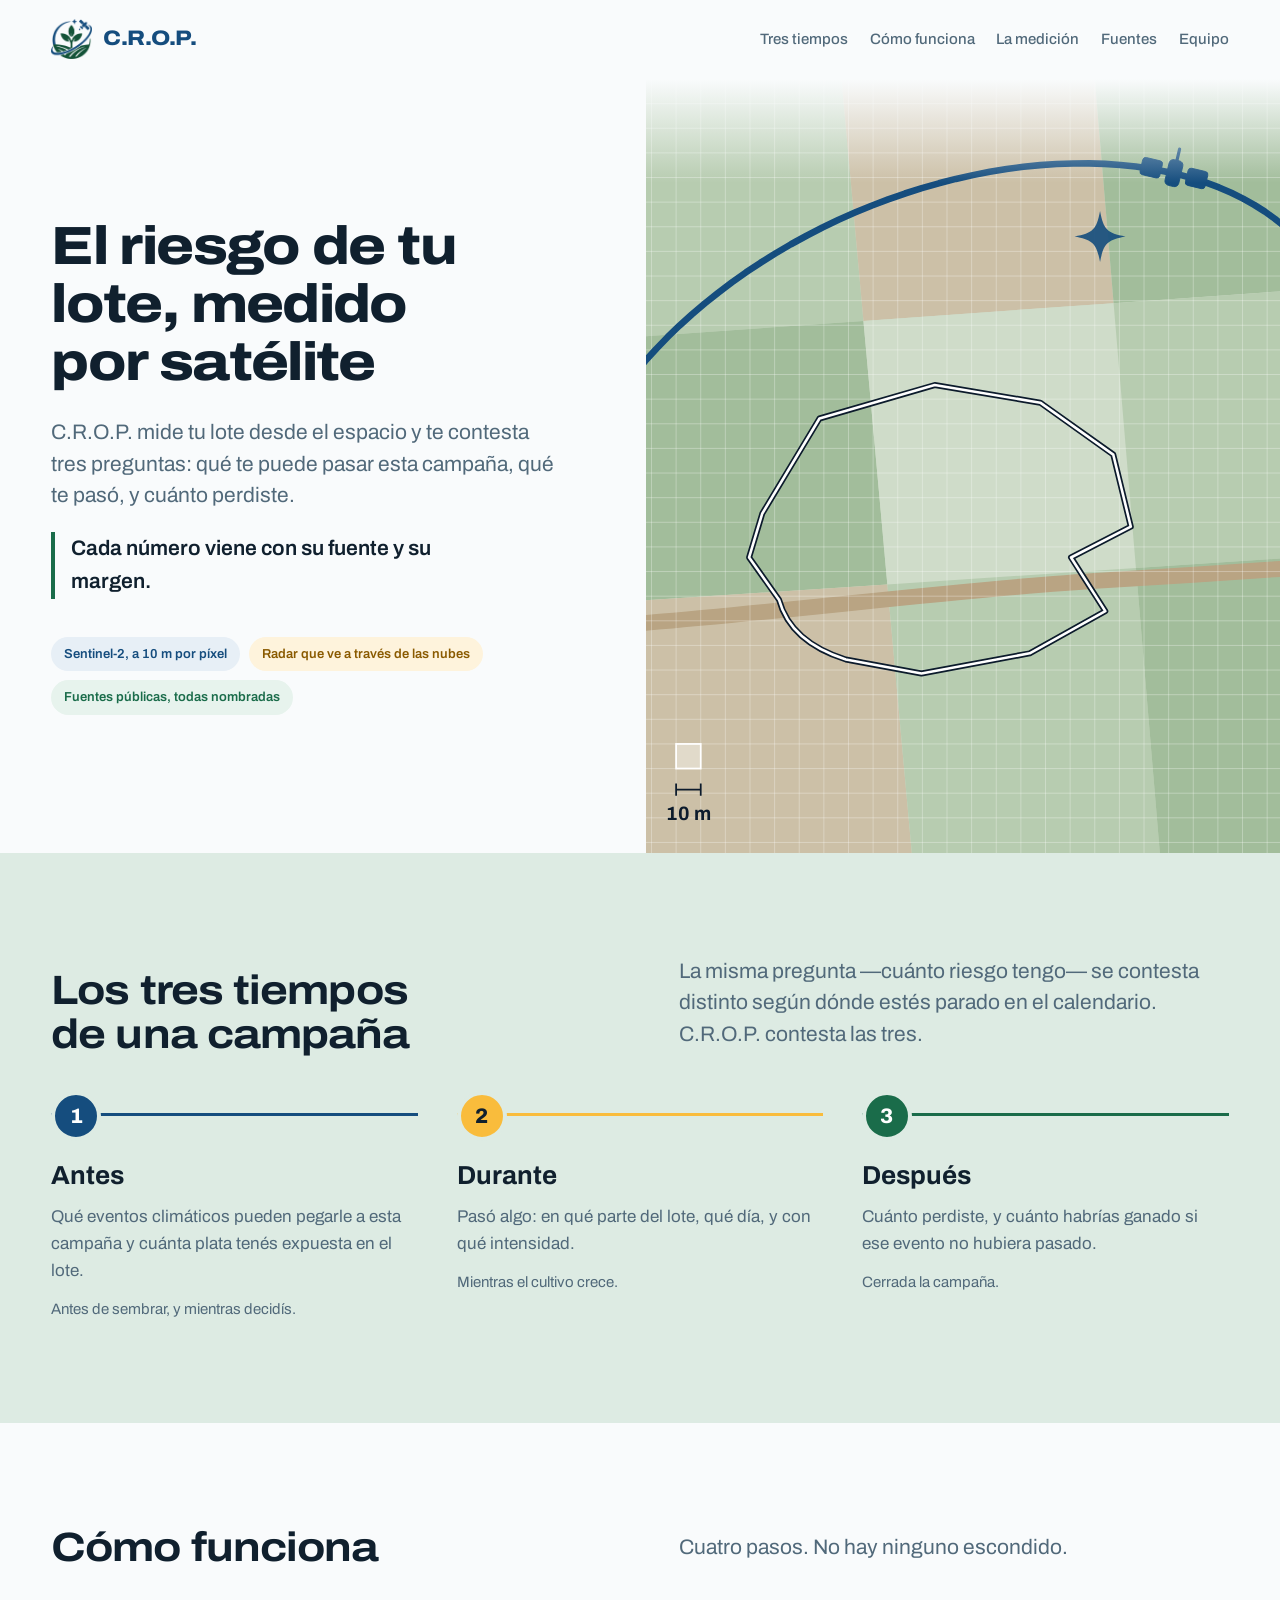
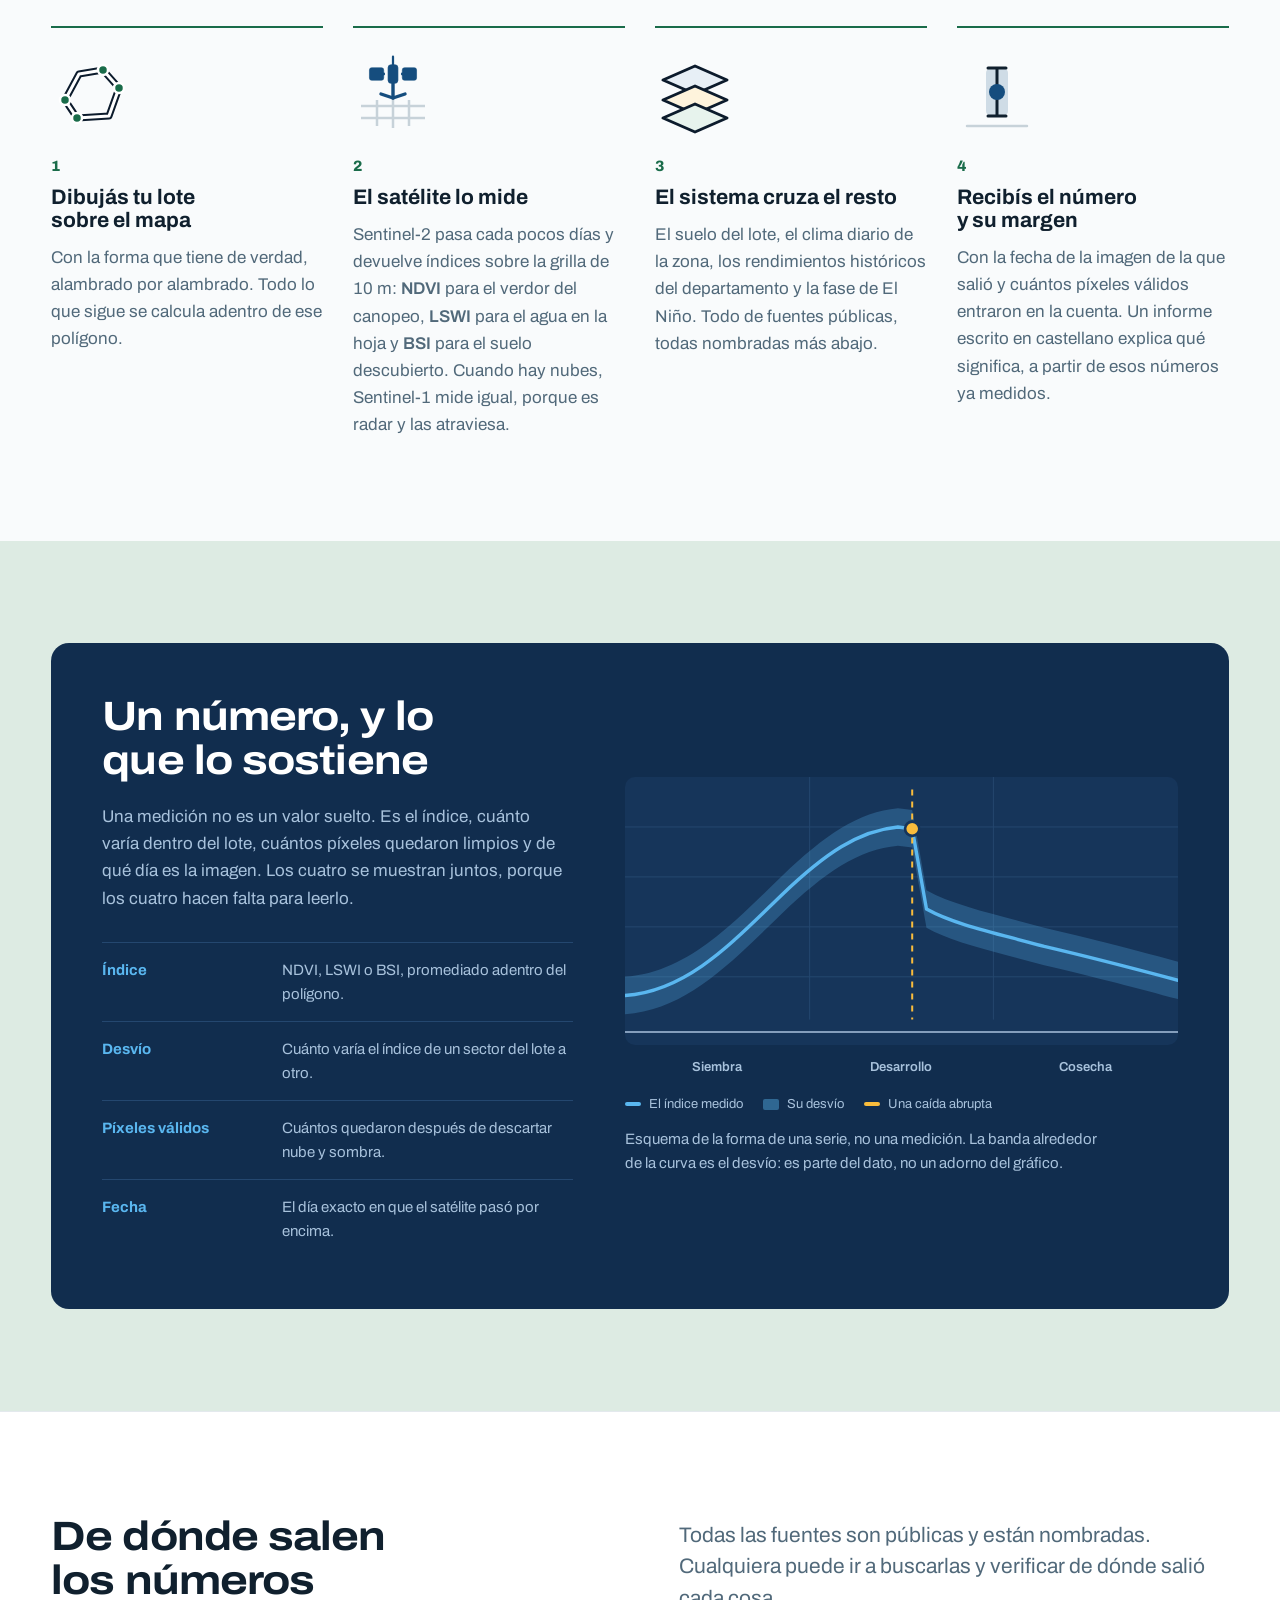
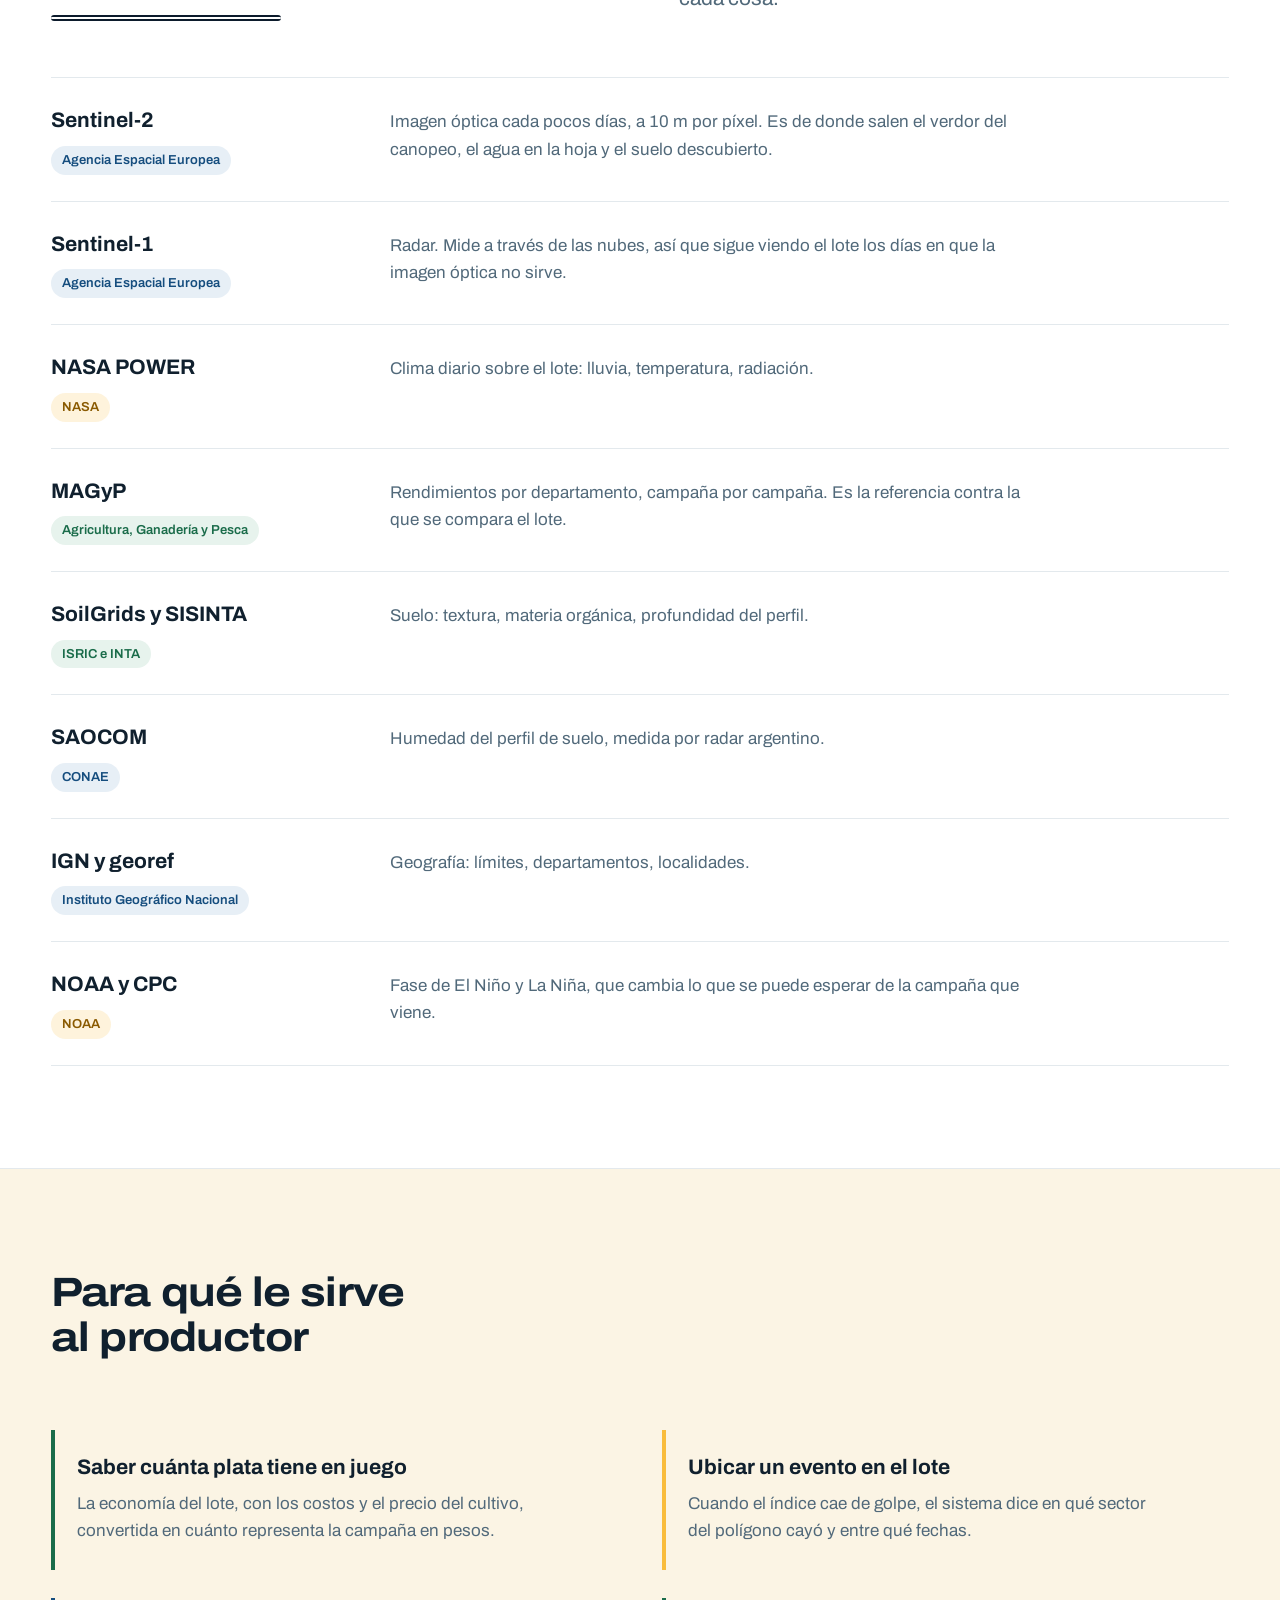
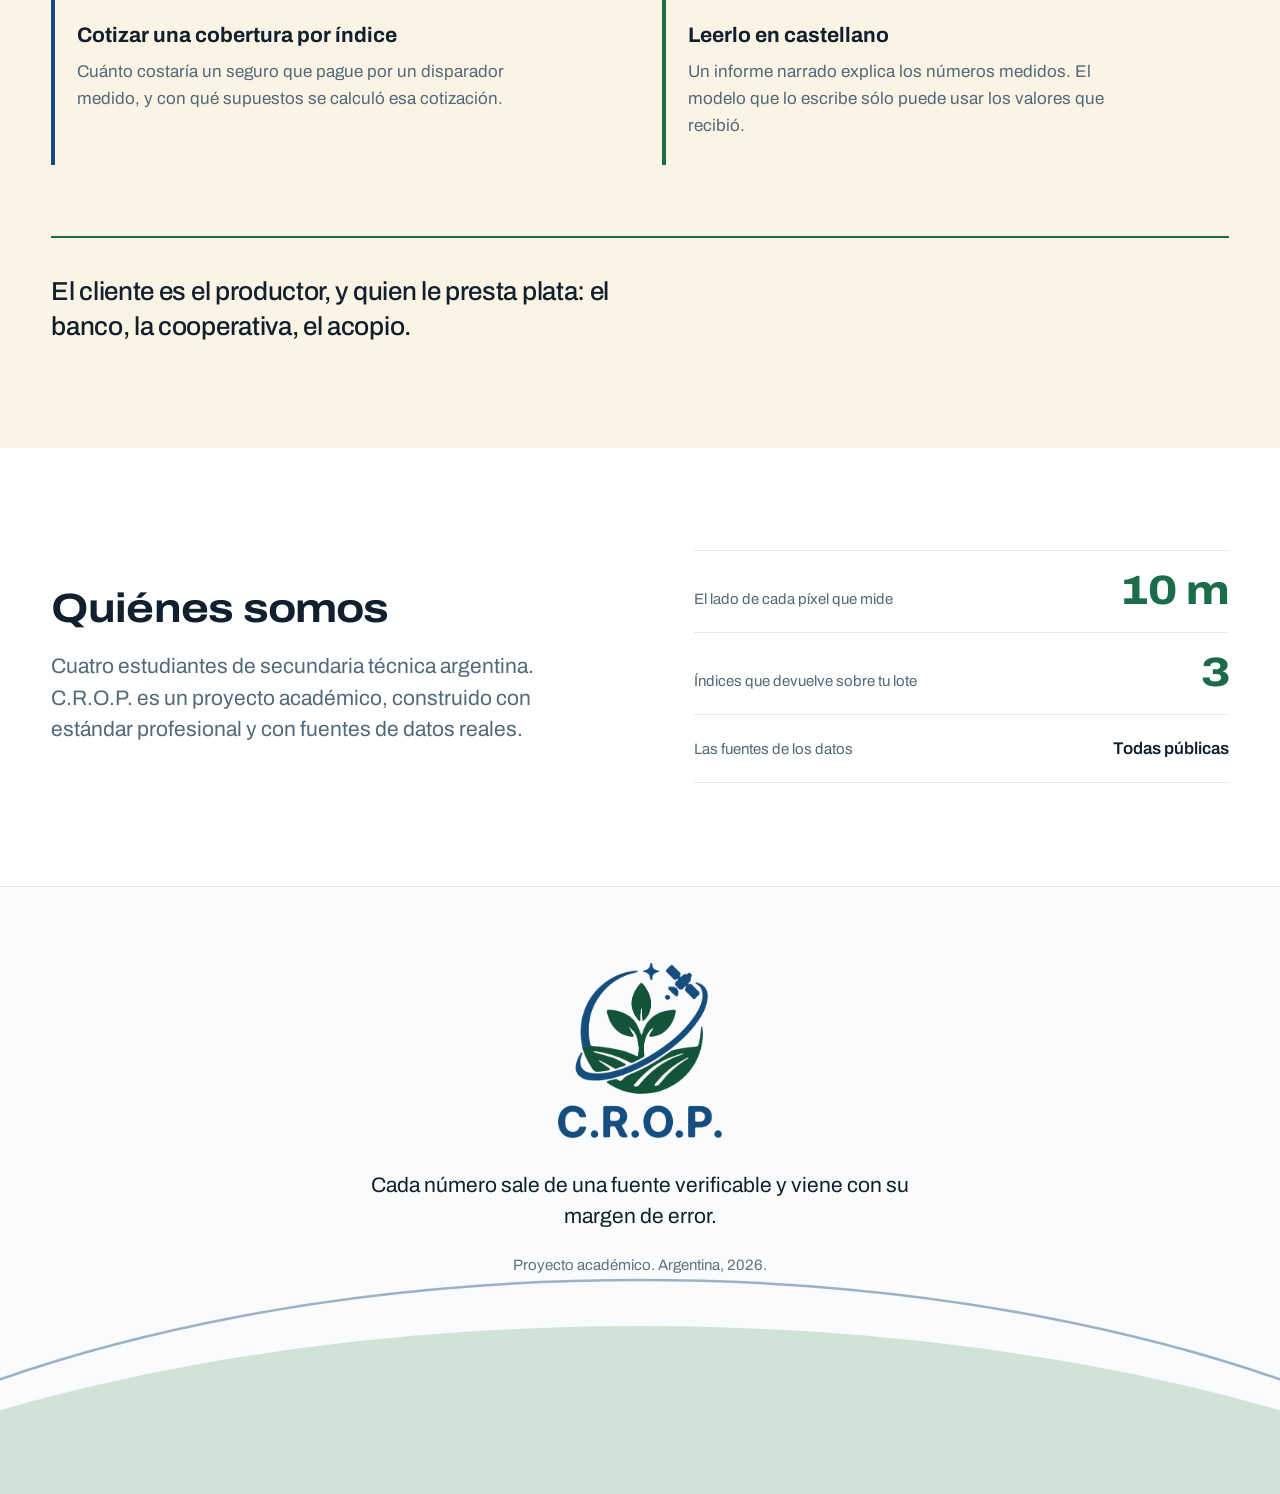
==== commit fa7692c6: "Convierte el cierre de "Para qué le sirve" en un cierre, no en una alerta La frase sobre quién es el" ====
--- a/index.html
+++ b/index.html
@@ -414,10 +414,10 @@
              sólo puede usar los valores que recibió.</p>
         </article>
       </div>
-      <p class="usos__pie">
-        El cliente es el productor, y quien le presta plata: el banco, la cooperativa, el
-        acopio.
-      </p>
+      <div class="usos__cierre">
+        <p>El cliente es el productor, y quien le presta plata: el banco, la
+           cooperativa, el acopio.</p>
+      </div>
     </div>
   </section>
 
--- a/styles.css
+++ b/styles.css
@@ -556,10 +556,25 @@
 .uso__t{ font-size:var(--t4); font-weight:700; max-width:30ch; text-wrap:pretty; }
 .uso p{ margin-top:11px; color:var(--tinta-2); max-width:46ch; }  /* 5,25:1 sobre --banda-ambar */
 
-.usos__pie{
-  margin-top:clamp(34px,3.6vw,52px); padding:22px 26px;
-  background:var(--blanco); border-left:4px solid var(--verde); border-radius:0 8px 8px 0;
-  color:var(--tinta); max-width:64ch;                              /* 16,56:1 */
+/* Es la frase que cierra la sección, no una advertencia. Antes era una caja
+   blanca con filete a la izquierda: leía como recuadro de alerta, repetía el
+   tratamiento de las cuatro tarjetas de arriba y quedaba flotando a media
+   página. Ahora es un cierre: la línea verde cruza de lado a lado y el texto
+   va debajo, con su propia medida. La regla va en el contenedor justamente
+   para que el ancho del texto no se la lleve puesta. */
+.usos__cierre{
+  margin-top:clamp(40px,4.4vw,68px);
+  padding-top:clamp(26px,2.8vw,38px);
+  border-top:2px solid var(--verde);
+}
+.usos__cierre p{
+  font-size:clamp(21px,2.2vw,26px); font-weight:500; line-height:1.38;
+  letter-spacing:-0.012em;
+  color:var(--tinta);                             /* 15,11:1 sobre --banda-ambar */
+  max-width:42ch;
+  /* "pretty" y no "balance": al emparejar el largo de las líneas, balance
+     partía "le presta / plata" en pantalla angosta */
+  text-wrap:pretty;
 }
 
 /* =============================================================================
